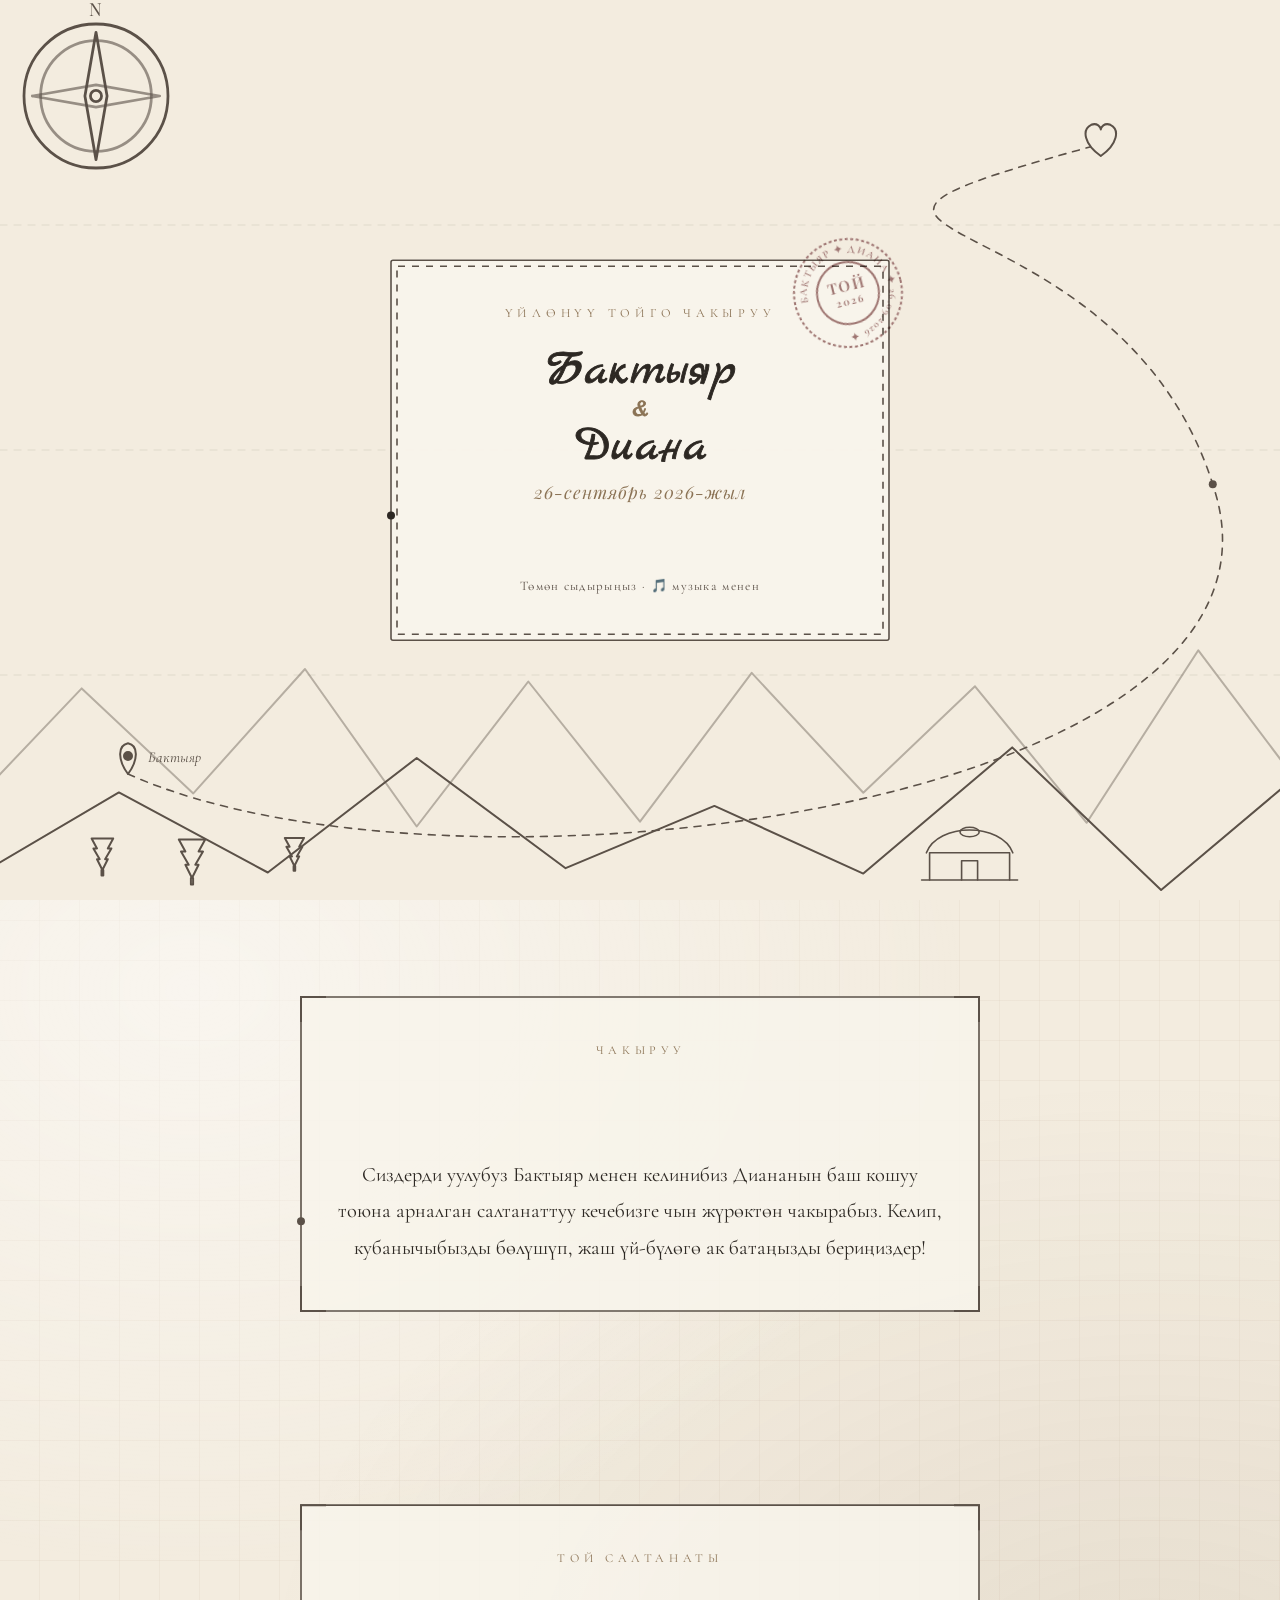
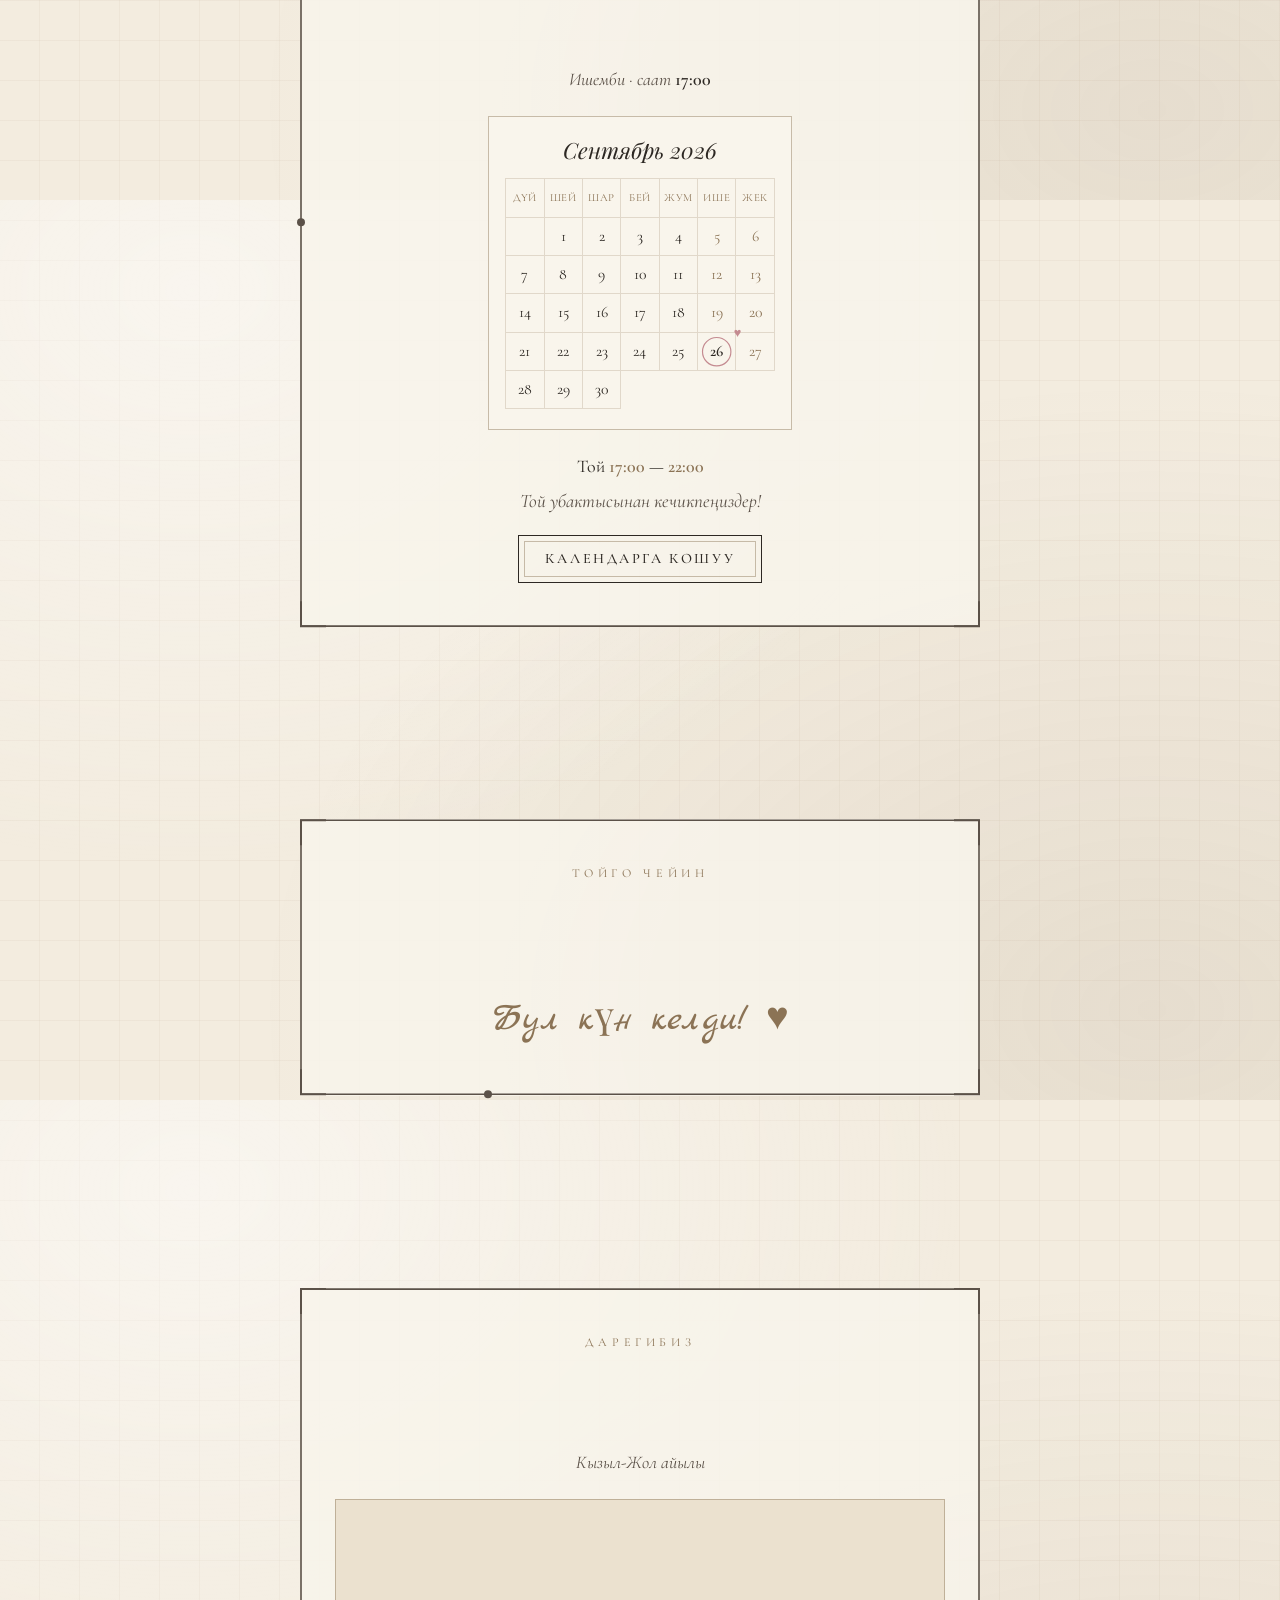
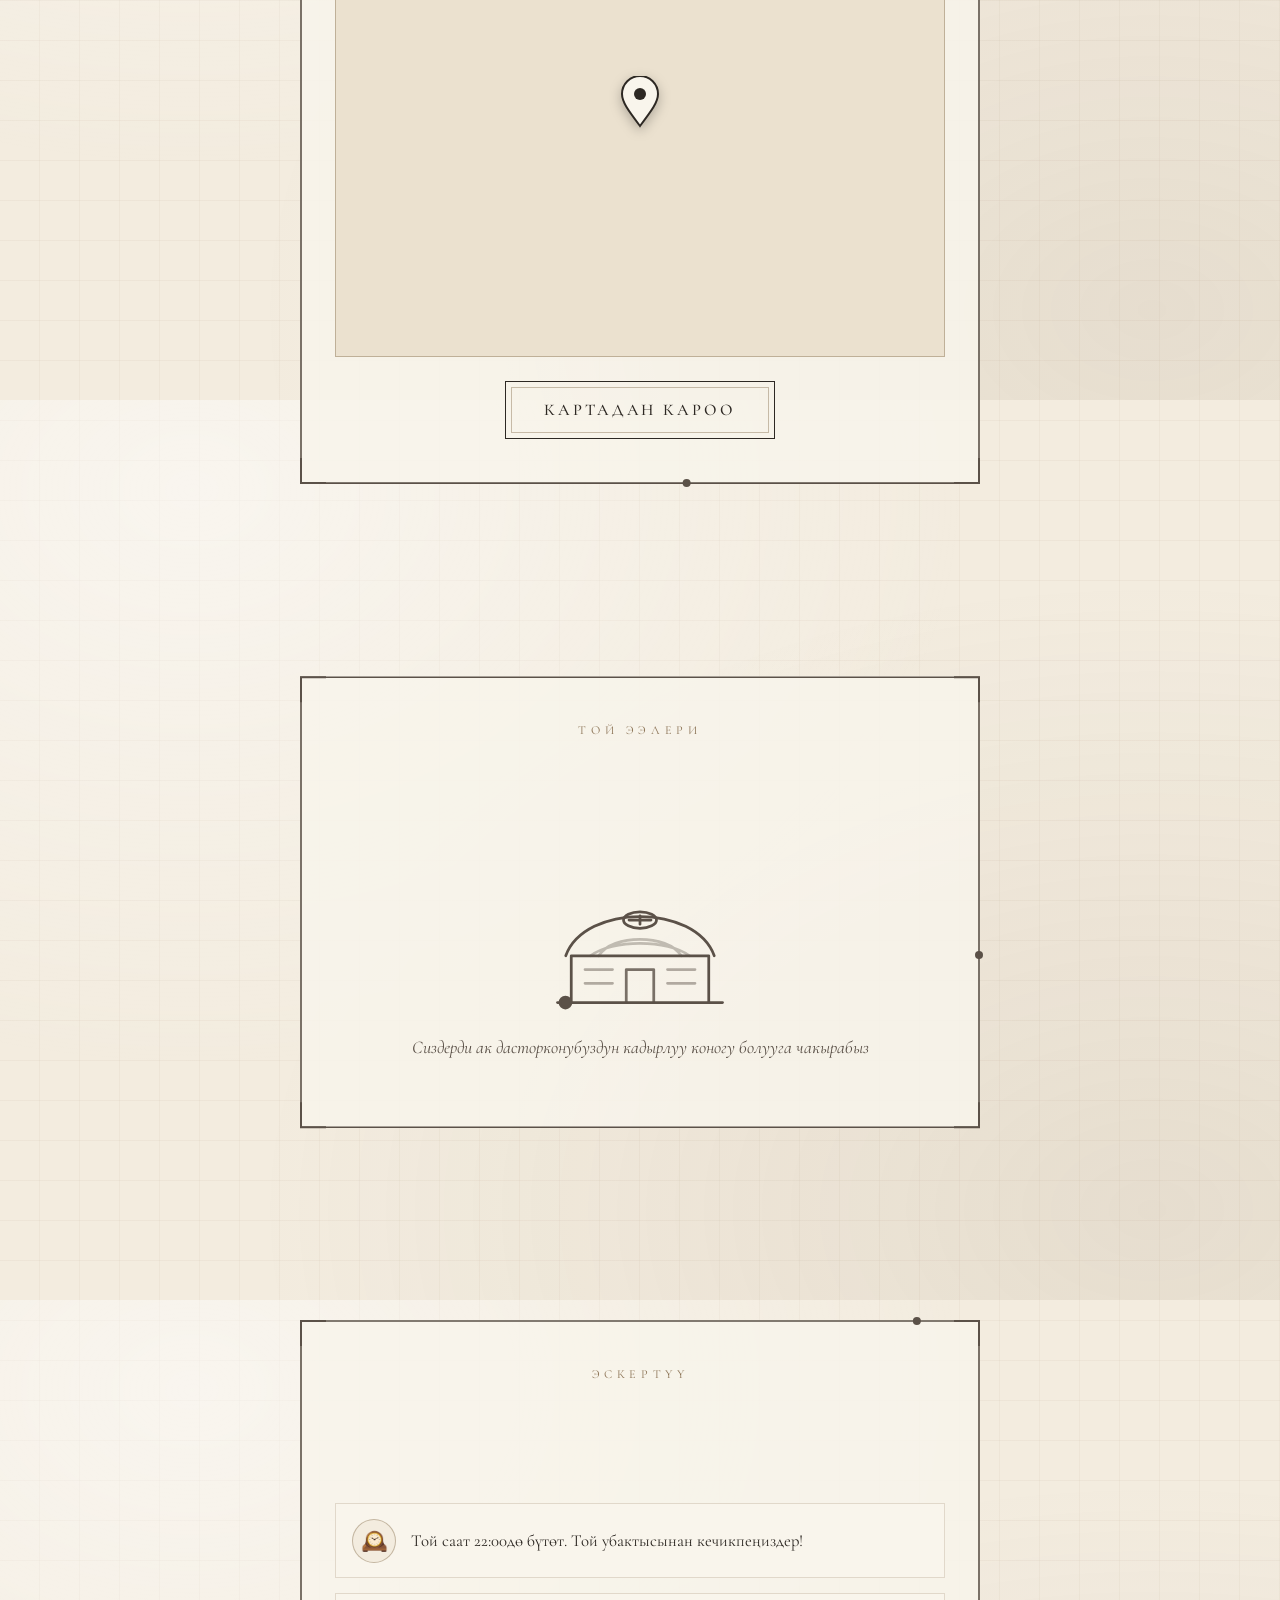
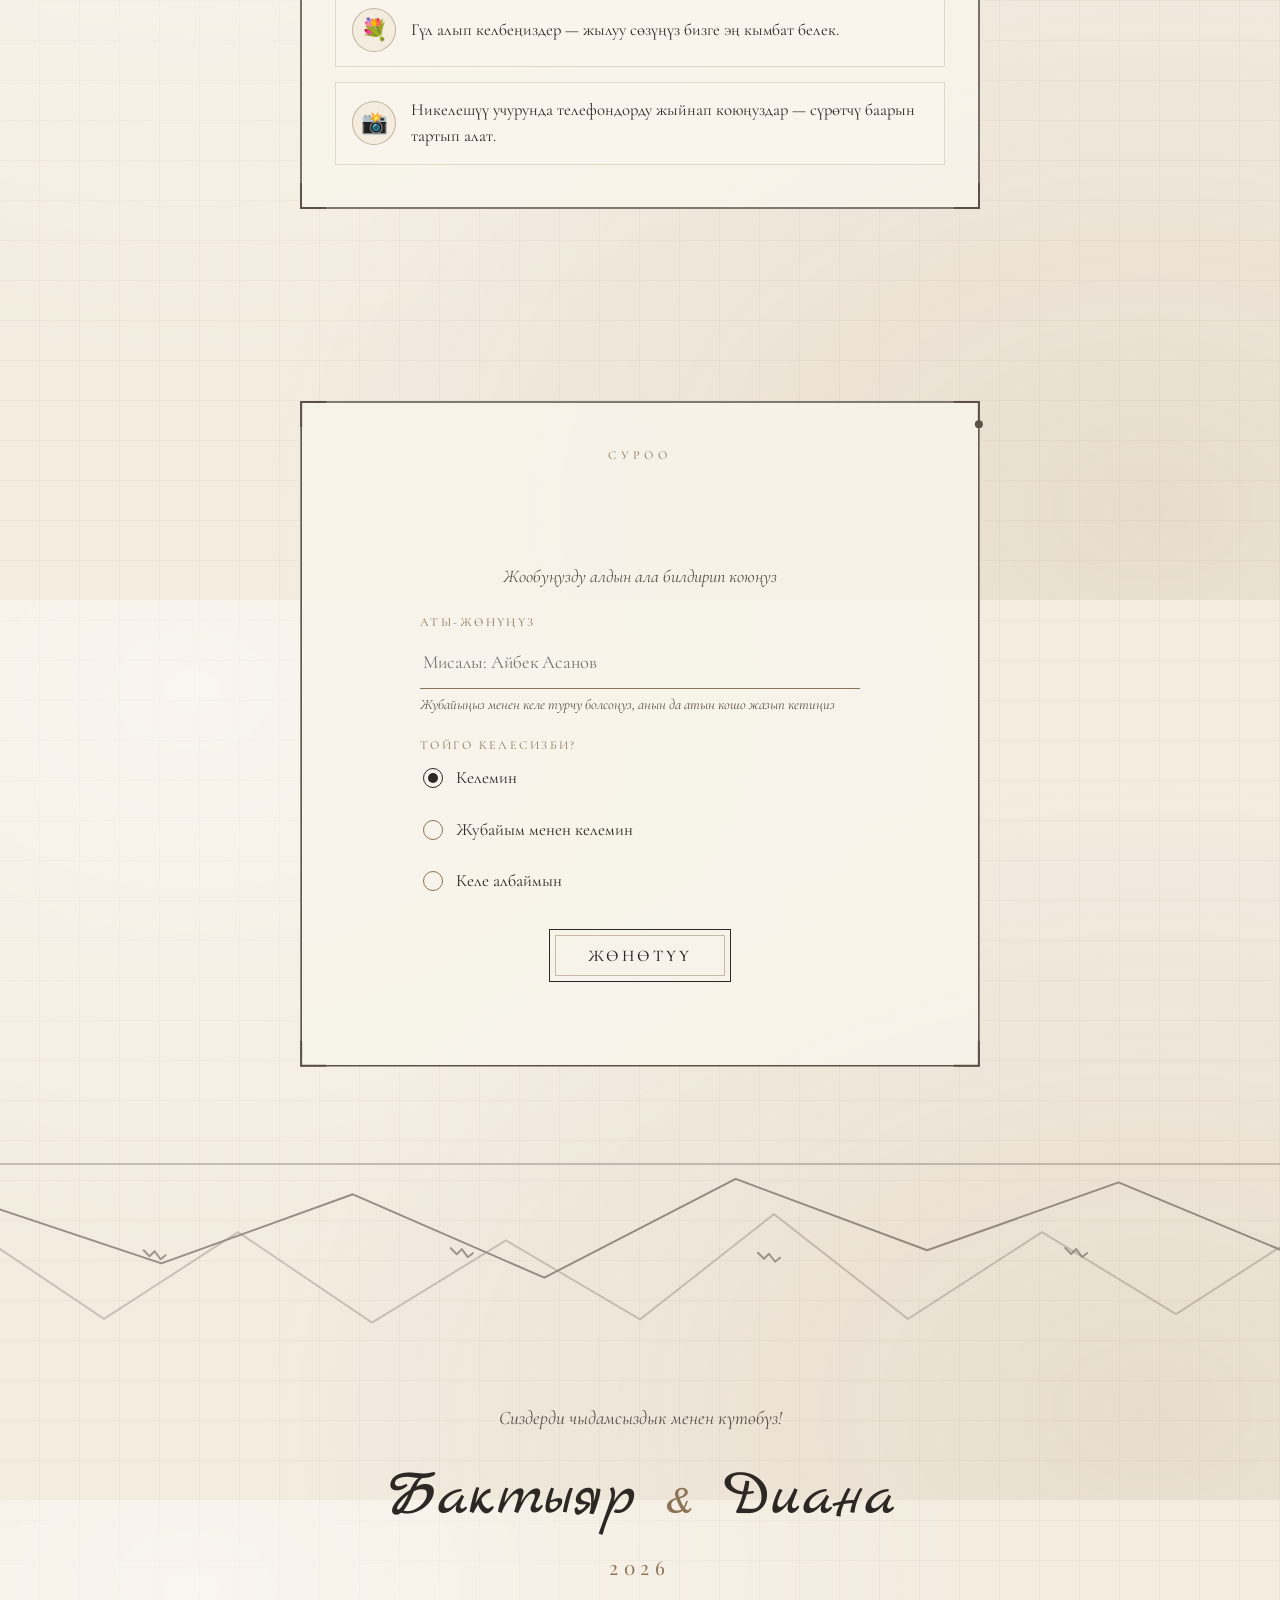
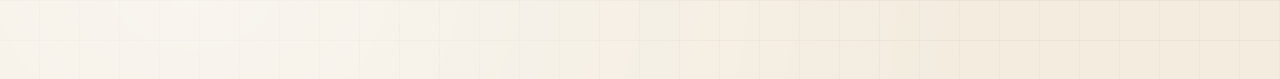
==== v2/index.html @ dc58b4d8 "Venue: Кызыл-Жол, exact 2GIS point and coords on the map; ends at 22:00; RSVP to hosts' WhatsApp via" ====
<!DOCTYPE html>
<html lang="ky">
<head>
  <meta charset="UTF-8">
  <meta name="viewport" content="width=device-width, initial-scale=1.0, viewport-fit=cover">
  <title>Бактыяр &amp; Диана — Үйлөнүү той</title>
  <meta name="description" content="Үйлөнүү тойго чакыруу">
  <meta property="og:title" content="Бактыяр & Диана — Үйлөнүү той">
  <meta property="og:description" content="Сиздерди үйлөнүү тоюбузга чакырабыз">
  <meta property="og:type" content="website">
  <meta property="og:url" content="https://magamed56.github.io/ernis_toy/v2/">
  <meta property="og:image" content="https://magamed56.github.io/ernis_toy/assets/og.png">
  <meta property="og:image:width" content="1200"><meta property="og:image:height" content="630">
  <meta name="twitter:card" content="summary_large_image">
  <link rel="icon" href="data:image/svg+xml,<svg xmlns='http://www.w3.org/2000/svg' viewBox='0 0 100 100'><text y='.9em' font-size='90'>🗺️</text></svg>">
  <link rel="preconnect" href="https://fonts.googleapis.com">
  <link rel="preconnect" href="https://fonts.gstatic.com" crossorigin>
  <link href="https://fonts.googleapis.com/css2?family=Playfair+Display:ital,wght@0,400;0,500;0,600;1,400;1,500&family=Cormorant+Garamond:ital,wght@0,300;0,400;0,500;0,600;1,300;1,400;1,500&family=Marck+Script&display=swap" rel="stylesheet">
  <link rel="stylesheet" href="style.css">
</head>
<body>

  <!-- ===== Карта-мукаба / Обложка-карта ===== -->
  <div id="intro" class="intro">
    <svg id="intro-map" class="intro__map" aria-hidden="true"></svg>
    <div class="cartouche" id="cartouche">
      <svg class="cartouche__frame" aria-hidden="true"><rect id="cartouche-rect" x="1" y="1" rx="2"/><rect id="cartouche-rect2" x="7" y="7" rx="1"/></svg>
      <p class="intro__kicker">Үйлөнүү тойго чакыруу</p>
      <svg class="names-svg" viewBox="0 0 640 210" aria-label="Бактыяр & Диана">
        <text id="tr-groom" class="tr" x="320" y="76">Бактыяр</text>
        <text id="tr-amp" class="tr tr--amp" x="320" y="126">&amp;</text>
        <text id="tr-bride" class="tr tr--2" x="320" y="192">Диана</text>
      </svg>
      <p class="intro__date"><span data-cfg="dateLong">26-сентябрь 2026-жыл</span></p>
      <svg class="postmark" viewBox="0 0 120 120" aria-hidden="true">
        <defs><path id="pm-arc" d="M60 60 m -41 0 a 41 41 0 1 1 82 0 a 41 41 0 1 1 -82 0"/></defs>
        <circle cx="60" cy="60" r="54"/><circle cx="60" cy="60" r="31"/>
        <text class="postmark__ring"><textPath id="pm-text" href="#pm-arc" startOffset="0">БАКТЫЯР ✦ ДИАНА ✦ 26.09.2026 ✦</textPath></text>
        <text class="postmark__center" x="60" y="58">ТОЙ</text>
        <text class="postmark__center postmark__center--small" x="60" y="72" id="pm-year">2026</text>
      </svg>
      <button id="open-btn" class="intro__scroll" type="button" aria-label="Чакырууну ачуу">
        <span class="intro__chev"></span><span class="intro__chev"></span><span class="intro__chev"></span>
      </button>
      <p class="intro__hint">Төмөн сыдырыңыз · 🎵 музыка менен</p>
    </div>
  </div>

  <button id="music-btn" class="music-btn" type="button" aria-label="Музыканы күйгүзүү / өчүрүү" aria-pressed="false">
    <span class="music-btn__bars"><i></i><i></i><i></i><i></i></span>
  </button>
  <audio id="bg-music" loop preload="auto"></audio>

  <div class="progress" aria-hidden="true"></div>
  <main id="page" class="page">
    <svg id="route" class="route" aria-hidden="true"></svg>

    <!-- ===== Башкы экран ===== -->
    <header class="hero sec" id="hero">
      <svg class="compass" id="compass" viewBox="0 0 120 120" aria-hidden="true"></svg>
      <div class="hero__content">
        <p class="hero__guest" id="guest" hidden></p>
        <p class="kicker">Үйлөнүү той</p>
        <h1 class="hero__names" aria-label="Бактыяр & Диана">
          <svg class="names-svg names-svg--hero" viewBox="0 0 640 210" aria-hidden="true">
            <text id="hero-groom" class="tr" x="320" y="76">Бактыяр</text>
            <text class="tr tr--amp" x="320" y="126">&amp;</text>
            <text id="hero-bride" class="tr tr--2" x="320" y="192">Диана</text>
          </svg>
        </h1>
        <svg class="underline" viewBox="0 0 300 14" preserveAspectRatio="none" aria-hidden="true">
          <path class="stroke" d="M2 8 C 60 2, 120 12, 150 7 S 240 2, 298 8"/>
        </svg>
        <p class="hero__date">
          <span data-cfg="dateDay">26</span><span class="sep">·</span><span data-cfg="dateMonth">09</span><span class="sep">·</span><span data-cfg="dateYear">2026</span>
        </p>
        <p class="hero__sub" data-cfg="dateLong">26-сентябрь 2026-жыл</p>
      </div>
      <svg id="hero-mountains" class="mountains" aria-hidden="true"></svg>
    </header>

    <!-- ===== Чакыруу ===== -->
    <section class="sec" id="invite">
      <div class="frame">
        <p class="kicker">Чакыруу</p>
        <h2 class="title" data-cfg="inviteTitle">Урматтуу коноктор!</h2>
        <p class="lead fade" data-cfg="inviteText">
          Сиздерди уулубуз Бактыяр менен келинибиз Диананын баш кошуу тоюна арналган
          салтанаттуу кечебизге чын жүрөктөн чакырабыз. Келип, кубанычыбызды бөлүшүп,
          жаш үй-бүлөгө ак батаңызды бериңиздер!
        </p>
      </div>
    </section>

    <!-- ===== Той салтанаты ===== -->
    <section class="sec" id="date">
      <div class="frame">
        <p class="kicker">Той салтанаты</p>
        <h2 class="title" data-cfg="dateLong">26-сентябрь 2026-жыл</h2>
        <p class="sub fade"><span data-cfg="weekday">Ишемби</span> · саат <strong data-cfg="timeStart">17:00</strong></p>
        <div id="calendar" class="cal fade"></div>
        <p class="note-line fade">Той <strong data-cfg="timeStart">17:00</strong> — <strong data-cfg="timeEnd">22:00</strong></p>
        <p class="hint fade">Той убактысынан кечикпеңиздер!</p>
        <a id="cal-btn" class="btn btn--line btn--small fade" href="#" target="_blank" rel="noopener"><span>Календарга кошуу</span></a>
      </div>
    </section>

    <!-- ===== Тойго чейин ===== -->
    <section class="sec" id="countdown-sec">
      <div class="frame">
        <p class="kicker">Тойго чейин</p>
        <h2 class="title">Калды</h2>
        <div id="countdown" class="cd-row fade" aria-live="polite">
          <div class="cd"><svg viewBox="0 0 100 100"><circle class="ring" cx="50" cy="50" r="46" transform="rotate(-90 50 50)"/></svg><span class="cd__num" data-unit="days">00</span><span class="cd__label">күн</span></div>
          <div class="cd"><svg viewBox="0 0 100 100"><circle class="ring" cx="50" cy="50" r="46" transform="rotate(-90 50 50)"/></svg><span class="cd__num" data-unit="hours">00</span><span class="cd__label">саат</span></div>
          <div class="cd"><svg viewBox="0 0 100 100"><circle class="ring" cx="50" cy="50" r="46" transform="rotate(-90 50 50)"/></svg><span class="cd__num" data-unit="minutes">00</span><span class="cd__label">мүнөт</span></div>
          <div class="cd"><svg viewBox="0 0 100 100"><circle class="ring" cx="50" cy="50" r="46" transform="rotate(-90 50 50)"/></svg><span class="cd__num" data-unit="seconds">00</span><span class="cd__label">секунд</span></div>
        </div>
      </div>
    </section>

    <!-- ===== Дарегибиз ===== -->
    <section class="sec" id="venue">
      <div class="frame">
        <p class="kicker">Дарегибиз</p>
        <h2 class="title" data-cfg="venueName">«Мезгил» багы</h2>
        <p class="sub fade" data-cfg="addressLine">Кызыл-Жол айылы</p>
        <div class="map-wrap fade">
          <iframe id="map" title="Карта" loading="lazy" referrerpolicy="no-referrer-when-downgrade" allowfullscreen></iframe>
          <svg class="map-wrap__pin" viewBox="0 0 40 52" aria-hidden="true"><path d="M20 50 C 8 34, 2 26, 2 18 A 18 18 0 0 1 38 18 C 38 26, 32 34, 20 50 Z"/><circle cx="20" cy="18" r="6"/></svg>
        </div>
        <a id="route-btn" class="btn btn--line fade" href="#" target="_blank" rel="noopener"><span>Картадан кароо</span></a>
      </div>
    </section>

    <!-- ===== Той ээлери ===== -->
    <section class="sec" id="hosts">
      <div class="frame">
        <p class="kicker">Той ээлери</p>
        <h2 class="hosts__names title">
          <span data-cfg="hostFather">Дамирбек</span> <span class="amp">&amp;</span> <span data-cfg="hostMother">Толугай</span>
        </h2>
        <svg id="yurt" class="yurt fade" viewBox="0 0 160 110" aria-hidden="true"></svg>
        <p class="sub fade">Сиздерди ак дасторконубуздун кадырлуу коногу болууга чакырабыз</p>
      </div>
    </section>

    <!-- ===== Эскертүү ===== -->
    <section class="sec" id="notes-sec">
      <div class="frame">
        <p class="kicker">Эскертүү</p>
        <h2 class="title">Маанилүү маалымат</h2>
        <ul id="notes" class="legend fade"></ul>
      </div>
    </section>

    <!-- ===== Суроо (RSVP) ===== -->
    <section class="sec" id="rsvp">
      <div class="frame">
        <p class="kicker">Суроо</p>
        <h2 class="title">Тойго келесизби?</h2>
        <p class="sub fade">Жообуңузду алдын ала билдирип коюңуз</p>
        <form id="rsvp-form" class="form fade" novalidate>
          <label class="field">
            <span>Аты-жөнүңүз</span>
            <input type="text" name="name" required placeholder="Мисалы: Айбек Асанов" autocomplete="name">
            <small>Жубайыңыз менен келе турчу болсоңуз, анын да атын кошо жазып кетиңиз</small>
          </label>
          <fieldset class="field field--radio">
            <legend>Тойго келесизби?</legend>
            <label class="choice"><input type="radio" name="attend" value="yes" checked><i></i><span>Келемин</span></label>
            <label class="choice"><input type="radio" name="attend" value="both"><i></i><span>Жубайым менен келемин</span></label>
            <label class="choice"><input type="radio" name="attend" value="no"><i></i><span>Келе албаймын</span></label>
          </fieldset>
          <button id="rsvp-submit" class="btn" type="submit"><span>Жөнөтүү</span></button>
          <p class="form__note" id="form-note"></p>
        </form>
        <div id="rsvp-success" class="success" hidden>
          <svg viewBox="0 0 60 60" class="success__heart" aria-hidden="true"><path class="stroke" d="M30 52 C 10 38, 4 28, 4 18 A 12 12 0 0 1 30 12 A 12 12 0 0 1 56 18 C 56 28, 50 38, 30 52 Z"/></svg>
          <h3>Рахмат!</h3>
          <p>Жообуңуз кабыл алынды.<br>Сизди тойдо күтөбүз.</p>
        </div>
      </div>
    </section>

    <!-- ===== Аягы ===== -->
    <footer class="footer sec" id="end">
      <svg id="footer-mountains" class="mountains mountains--footer" aria-hidden="true"></svg>
      <div class="footer__inner">
        <p class="footer__text" data-cfg="closingText">Сиздерди чыдамсыздык менен күтөбүз!</p>
        <p class="footer__names"><span data-cfg="groom">Бактыяр</span> <span class="amp">&amp;</span> <span data-cfg="bride">Диана</span></p>
        <p class="footer__date" data-cfg="dateYear">2026</p>
      </div>
    </footer>
  </main>

  <script src="../config.js"></script>
  <script src="script.js"></script>
</body>
</html>
---- v2/style.css ----
/* =====================================================================
   Версия 2 — «Карта»: всё прорисовывается линиями
   ===================================================================== */
:root {
  --parch: #f3ecdf;
  --parch-2: #ebe1cf;
  --paper: #f9f5ec;
  --ink: #2d2823;
  --ink-soft: #5b5148;
  --sepia: #8b7355;
  --sepia-light: #c2ae91;
  --line: rgba(139,115,85,.45);
  --line-soft: rgba(139,115,85,.22);
  --rose: #c48a90;
  --serif: "Cormorant Garamond", "Playfair Display", Georgia, "Times New Roman", serif;
  --display: "Playfair Display", "Cormorant Garamond", Georgia, serif;
  --script: "Marck Script", "Playfair Display", cursive;
  --ease: cubic-bezier(.2,.8,.2,1);
}
* { box-sizing: border-box; }
html { scroll-behavior: smooth; -webkit-text-size-adjust: 100%; }
body {
  margin: 0; font-family: var(--serif); font-size: 19px; line-height: 1.6; color: var(--ink);
  background-color: var(--parch);
  background-image:
    radial-gradient(ellipse at 15% 10%, rgba(255,255,255,.5), transparent 50%),
    radial-gradient(ellipse at 90% 90%, rgba(139,115,85,.12), transparent 55%),
    repeating-linear-gradient(0deg, transparent 0 39px, rgba(139,115,85,.06) 39px 40px),
    repeating-linear-gradient(90deg, transparent 0 39px, rgba(139,115,85,.06) 39px 40px);
  overflow-x: hidden;
}
body.locked { overflow: hidden; height: 100vh; }
h1, h2, h3 { font-weight: 400; margin: 0; }
p, ul { margin: 0; }
a { color: inherit; }
.amp { font-family: var(--script); color: var(--sepia); }
.stroke { fill: none; stroke: currentColor; stroke-width: 2; stroke-linecap: round; stroke-linejoin: round; }

/* ---------- Баскычтар ---------- */
.btn {
  position: relative; display: inline-flex; align-items: center; justify-content: center;
  padding: .95rem 2.4rem; background: transparent; border: 1px solid var(--ink); color: var(--ink);
  font-family: var(--serif); font-size: 1.02rem; font-weight: 500; letter-spacing: .18em; text-transform: uppercase;
  text-decoration: none; cursor: pointer; transition: color .4s, transform .4s var(--ease);
}
.btn span { position: relative; z-index: 1; }
.btn::before { content: ""; position: absolute; inset: 0; background: var(--ink); transform: scaleX(0); transform-origin: left; transition: transform .5s var(--ease); }
.btn:hover { color: var(--paper); transform: translateY(-2px); }
.btn:hover::before { transform: scaleX(1); }
.btn::after { content: ""; position: absolute; inset: 5px; border: 1px solid var(--line); pointer-events: none; }
.btn:disabled { opacity: .6; cursor: wait; }

/* ---------- Мукаба-карта ---------- */
.intro {
  position: fixed; inset: 0; z-index: 100; display: grid; place-items: center; padding: 1.2rem;
  background: var(--parch); overflow: hidden; transform-origin: 50% 0;
  transition: transform 1.2s cubic-bezier(.6,0,.3,1), opacity 1s ease .2s, visibility 1.2s;
}
.intro.is-hidden { transform: perspective(1400px) rotateX(-70deg) translateY(-6vh); opacity: 0; visibility: hidden; pointer-events: none; }
.intro__map { position: absolute; inset: 0; width: 100%; height: 100%; color: var(--ink-soft); }
.cartouche {
  position: relative; width: min(500px, 100%); padding: clamp(1.8rem, 5vw, 2.8rem) clamp(1.2rem, 4vw, 2.4rem);
  background: rgba(249,245,236,.92); text-align: center; color: var(--ink);
  opacity: 0; transform: translateY(16px); animation: cartIn 1s var(--ease) .8s forwards;
}
@keyframes cartIn { 0% { opacity: 0; transform: scale(1.3) rotate(-4deg); } 55% { opacity: 1; transform: scale(.96) rotate(.6deg); } 75% { transform: scale(1.02) rotate(-.2deg); } 100% { opacity: 1; transform: none; } }
.cartouche__frame { position: absolute; inset: 0; width: 100%; height: 100%; pointer-events: none; overflow: visible; }
.cartouche__frame rect { fill: none; stroke: var(--ink-soft); stroke-width: 1.6; }
.intro__kicker { font-size: .78rem; letter-spacing: .38em; text-transform: uppercase; color: var(--sepia); margin-bottom: .6rem; opacity: 0; animation: fadeIn 1s ease 1.4s forwards; }
.names-svg { width: 100%; max-width: 420px; height: auto; display: block; margin: 0 auto; overflow: visible; }
.tr {
  font-family: var(--script); font-size: 74px; text-anchor: middle; fill: transparent; stroke: var(--ink); stroke-width: 1.3;
  stroke-dasharray: 700; stroke-dashoffset: 700; stroke-linecap: round; stroke-linejoin: round;
  animation: trace 2.2s ease-in-out var(--d, 1.4s) forwards, fillIn 1.2s ease calc(var(--d, 1.4s) + 1.5s) forwards;
}
.tr--amp { font-size: 44px; stroke: var(--sepia); --d: 2.4s; }
.tr--amp { animation-name: trace, fillInSepia; }
.tr--2 { --d: 2.7s; }
@keyframes trace { to { stroke-dashoffset: 0; } }
@keyframes fillIn { to { fill: var(--ink); } }
@keyframes fillInSepia { to { fill: var(--sepia); } }
@keyframes fadeIn { to { opacity: 1; } }
.intro__date { font-family: var(--display); font-style: italic; font-size: 1.1rem; letter-spacing: .06em; color: var(--sepia); margin: .4rem 0 1.2rem; opacity: 0; animation: fadeIn 1s ease 4.2s forwards; }
.intro__scroll { background: none; border: 0; cursor: pointer; display: flex; flex-direction: column; align-items: center; margin: .2rem auto 0; padding: .4rem 1.5rem; opacity: 0; animation: fadeIn 1s ease 4.4s forwards; }
.intro__chev { width: 16px; height: 16px; border-right: 1.4px solid var(--sepia); border-bottom: 1.4px solid var(--sepia); transform: rotate(45deg); opacity: 0; animation: chev 2s ease-in-out infinite; margin-top: -6px; }
.intro__chev:nth-child(2) { animation-delay: .2s; } .intro__chev:nth-child(3) { animation-delay: .4s; }
@keyframes chev { 0% { opacity: 0; transform: rotate(45deg) translate(-5px, -5px); } 50% { opacity: 1; } 100% { opacity: 0; transform: rotate(45deg) translate(5px, 5px); } }
.intro__hint { margin-top: .5rem; font-size: .82rem; color: var(--ink-soft); letter-spacing: .1em; opacity: 0; animation: fadeIn 1s ease 4.6s forwards; }
.postmark { position: absolute; top: -26px; right: -18px; width: clamp(88px, 24vw, 120px); color: #8c5b5b; opacity: 0; transform: rotate(-14deg) scale(1.7); animation: stamp .55s cubic-bezier(.3,1.4,.5,1) 3.4s forwards; mix-blend-mode: multiply; pointer-events: none; }
.postmark circle { fill: none; stroke: currentColor; stroke-width: 2; }
.postmark circle:first-of-type { stroke-dasharray: 3 2.5; }
.postmark__ring { font-family: var(--serif); font-size: 10.5px; letter-spacing: .12em; font-weight: 600; fill: currentColor; }
.postmark__center { font-family: var(--display); font-size: 15px; letter-spacing: .1em; fill: currentColor; text-anchor: middle; font-weight: 600; }
.postmark__center--small { font-size: 10px; letter-spacing: .2em; }
@keyframes stamp { 0% { opacity: 0; transform: rotate(-14deg) scale(1.7); } 70% { opacity: .9; transform: rotate(-14deg) scale(.96); } 100% { opacity: .82; transform: rotate(-14deg) scale(1); } }
.intro:not(.is-ready) :is(.cartouche, .intro__kicker, .tr, .intro__date, .intro__scroll, .intro__hint, .postmark) { animation-play-state: paused; }
.btn--small { padding: .7rem 1.6rem; font-size: .9rem; margin-top: 1.2rem; }

/* ---------- Музыка ---------- */
.music-btn {
  position: fixed; right: 1.1rem; bottom: 1.1rem; z-index: 90; width: 54px; height: 54px; border-radius: 50%;
  border: 1px solid var(--sepia); background: rgba(249,245,236,.92); cursor: pointer; display: grid; place-items: center;
  opacity: 0; transform: translateY(20px); transition: opacity .6s, transform .6s;
}
.music-btn::after { content: ""; position: absolute; inset: 4px; border-radius: 50%; border: 1px solid var(--line-soft); }
.music-btn.is-visible { opacity: 1; transform: none; }
.music-btn__bars { display: flex; align-items: flex-end; gap: 3px; height: 18px; }
.music-btn__bars i { width: 2px; height: 6px; background: var(--ink); transition: height .3s; }
.music-btn.is-playing .music-btn__bars i { animation: bars 1s ease-in-out infinite; }
.music-btn.is-playing .music-btn__bars i:nth-child(2) { animation-delay: .15s; }
.music-btn.is-playing .music-btn__bars i:nth-child(3) { animation-delay: .3s; }
.music-btn.is-playing .music-btn__bars i:nth-child(4) { animation-delay: .45s; }
@keyframes bars { 0%,100% { height: 6px; } 50% { height: 18px; } }

/* ---------- Маршрут ---------- */
.page { position: relative; }
.route { position: absolute; inset: 0; width: 100%; height: 100%; pointer-events: none; z-index: 0; color: var(--ink-soft); overflow: visible; }
.route .route__path { fill: none; stroke: currentColor; stroke-width: 2.2; stroke-linecap: round; opacity: .85; }
.route .route__ghost { fill: none; stroke: currentColor; stroke-width: 1; opacity: .18; }
.route .marker { transition: transform .6s var(--ease), opacity .6s; opacity: .5; }
.route .marker circle { fill: var(--parch); stroke: currentColor; stroke-width: 2; }
.route .pen { transition: opacity .4s; }
.route .pen .pen__dot { fill: var(--ink); }
.route .pen .pen__ring { fill: none; stroke: var(--ink); stroke-width: 1.5; animation: penRing 1.6s ease-out infinite; transform-box: fill-box; transform-origin: center; }
@keyframes penRing { 0% { transform: scale(.6); opacity: .9; } 100% { transform: scale(2.2); opacity: 0; } }
.route .marker .dot { fill: currentColor; stroke: none; transform: scale(0); transform-origin: center; transform-box: fill-box; transition: transform .5s cubic-bezier(.2,.9,.3,1.4); }
.route .marker.is-reached { opacity: 1; }
.route .marker.is-reached .dot { transform: scale(1); }

/* ---------- Секциялар ---------- */
.sec { position: relative; z-index: 1; padding: clamp(3.5rem, 9vw, 6rem) 1.25rem; }
.frame {
  position: relative; width: min(680px, 100%); margin: 0 auto; padding: clamp(1.8rem, 5vw, 2.8rem) clamp(1rem, 4vw, 2.2rem);
  text-align: center; background: rgba(249,245,236,.86);
}
.frame__svg { position: absolute; inset: 0; width: 100%; height: 100%; pointer-events: none; overflow: visible; color: var(--ink-soft); }
.frame__svg rect { fill: none; stroke: currentColor; stroke-width: 1.6; }
.frame__svg .corner { fill: none; stroke: currentColor; stroke-width: 2; }
.frame .edge { position: absolute; }
.kicker { position: relative; display: table; margin-left: auto; margin-right: auto; font-size: .76rem; letter-spacing: .38em; text-transform: uppercase; color: var(--sepia); margin-bottom: .9rem; padding-bottom: .5rem; opacity: 0; transition: opacity .8s; }
.kicker::after { content: ""; position: absolute; left: 50%; bottom: 0; width: 0; height: 1px; background: var(--sepia); transform: translateX(-50%); transition: width 1s var(--ease) .2s; }
.is-visible .kicker { opacity: 1; }
.is-visible .kicker::after { width: 100%; }
.title { position: relative; display: inline-block; font-family: var(--display); font-size: clamp(1.8rem, 6vw, 2.5rem); line-height: 1.25; color: var(--ink); margin-bottom: 1rem; padding-bottom: .5rem; text-wrap: balance;
  clip-path: inset(0 100% 0 0); transition: clip-path 1s var(--ease) .3s; }
.is-visible .title { clip-path: inset(0 0 0 0); }
.title__line { position: absolute; left: 0; right: 0; bottom: 0; height: 12px; width: 100%; color: var(--sepia); overflow: visible; }
.fade { opacity: 0; transform: translateY(16px); transition: opacity 1s var(--ease), transform 1s var(--ease); }
.is-visible .fade { opacity: 1; transform: none; }
.is-visible .fade:nth-of-type(2) { transition-delay: .5s; }
.is-visible .fade:nth-of-type(3) { transition-delay: .7s; }
.is-visible .fade:nth-of-type(4) { transition-delay: .9s; }
.is-visible .fade:nth-of-type(5) { transition-delay: 1.1s; }
.sub { color: var(--ink-soft); font-style: italic; margin-bottom: 1.4rem; font-size: 1.12rem; }
.sub strong { color: var(--ink); font-weight: 600; font-style: normal; }
.lead { font-size: clamp(1.1rem, 3.2vw, 1.28rem); line-height: 1.8; }
.note-line { margin-top: 1.4rem; font-size: 1.12rem; }
.note-line strong { color: var(--sepia); font-weight: 600; }
.hint { color: var(--ink-soft); font-style: italic; margin-top: .3rem; }

/* ---------- Hero ---------- */
.hero { min-height: 100svh; display: grid; place-items: center; text-align: center; padding-bottom: 0; overflow: hidden; }
.hero__content { position: relative; z-index: 1; padding-bottom: clamp(6rem, 18vh, 10rem); }
.hero .kicker { opacity: 0; }
.hero.is-visible .kicker { opacity: 1; }
.hero__names { margin: .2rem 0 0; }
.names-svg--hero { max-width: min(560px, 92vw); }
.names-svg--hero .tr { --d: .3s; stroke-width: 1.4; }
.names-svg--hero .tr--amp { --d: 1.3s; }
.names-svg--hero .tr--2 { --d: 1.6s; }
.hero:not(.is-visible) .tr { animation: none; }
.hero__name { opacity: 0; filter: blur(6px); transform: translateY(14px); transition: opacity 1.2s var(--ease), filter 1.2s, transform 1.2s var(--ease); }
.hero__amp { font-size: .5em; color: var(--sepia); opacity: 0; transition: opacity 1s .9s; }
.hero.is-visible .hero__name { opacity: 1; filter: blur(0); transform: none; }
.hero.is-visible .hero__name:nth-child(1) { transition-delay: .3s; }
.hero.is-visible .hero__name:nth-child(3) { transition-delay: 1.1s; }
.hero.is-visible .hero__amp { opacity: 1; }
.underline { width: min(280px, 70vw); height: 14px; display: block; margin: .4rem auto 1.2rem; color: var(--sepia); overflow: visible; }
.hero__date { font-family: var(--display); font-size: clamp(1.4rem, 5vw, 2rem); letter-spacing: .22em; color: var(--ink); opacity: 0; transition: opacity 1s 2s; }
.hero__date .sep { color: var(--sepia); margin: 0 .15em; }
.hero__sub { margin-top: .3rem; color: var(--ink-soft); letter-spacing: .1em; font-style: italic; font-size: 1.1rem; opacity: 0; transition: opacity 1s 2.3s; }
.hero.is-visible .hero__date, .hero.is-visible .hero__sub { opacity: 1; }
.compass { position: absolute; top: clamp(1rem, 4vw, 2.5rem); right: clamp(1rem, 4vw, 2.5rem); width: clamp(72px, 14vw, 120px); color: var(--sepia); animation: wobble 9s ease-in-out infinite; }
@keyframes wobble { 0%,100% { transform: rotate(-4deg); } 50% { transform: rotate(4deg); } }
.mountains { position: absolute; left: 0; right: 0; bottom: 0; width: 100%; height: clamp(110px, 22vw, 220px); color: var(--sepia); }
.mountains--footer { top: 0; bottom: auto; transform: scaleY(-1); opacity: .6; }

.hero__guest { font-family: var(--script); font-size: clamp(1.5rem, 5.5vw, 2.2rem); color: var(--sepia); margin-bottom: .3rem; opacity: 0; transition: opacity 1s .2s; }
.hero.is-visible .hero__guest { opacity: 1; }
/* ---------- Календарь ---------- */
.cal { display: inline-block; padding: 1rem 1rem 1.2rem; background: var(--paper); border: 1px solid var(--line); }
.cal__month { font-family: var(--display); font-style: italic; font-size: 1.4rem; color: var(--ink); margin-bottom: .6rem; }
.cal__grid { display: grid; grid-template-columns: repeat(7, 2.4rem); border-top: 1px solid var(--line-soft); border-left: 1px solid var(--line-soft); }
.cal__grid div { position: relative; height: 2.4rem; display: grid; place-items: center; font-size: .98rem; border-right: 1px solid var(--line-soft); border-bottom: 1px solid var(--line-soft); }
.cal__grid .dow { font-size: .68rem; letter-spacing: .05em; color: var(--sepia); text-transform: uppercase; }
.cal__grid .wknd { color: var(--sepia); }
.cal__grid .day--event { font-weight: 600; color: var(--ink); }
.cal__grid .day--event svg { position: absolute; inset: 2px; width: calc(100% - 4px); height: calc(100% - 4px); color: var(--rose); overflow: visible; }
.cal__grid .day--event .ring2 { fill: none; stroke: currentColor; stroke-width: 1.4; }
.cal__grid .day--event::after { content: "♥"; position: absolute; top: -10px; right: -6px; color: var(--rose); font-size: .8rem; animation: heartbeat 1.6s ease-in-out infinite; }
@keyframes heartbeat { 0%,100% { transform: scale(1); } 30% { transform: scale(1.3); } }

/* ---------- Тойго чейин ---------- */
.cd-row { display: flex; justify-content: center; gap: clamp(.5rem, 2.5vw, 1.4rem); flex-wrap: wrap; margin-top: .6rem; }
.cd { position: relative; width: clamp(72px, 20vw, 118px); aspect-ratio: 1; display: grid; place-content: center; text-align: center; }
.cd svg { position: absolute; inset: 0; width: 100%; height: 100%; color: var(--sepia); overflow: visible; }
.cd .ring { fill: none; stroke: currentColor; stroke-width: 1.2; }
.cd__num { font-family: var(--display); font-size: clamp(1.6rem, 6vw, 2.6rem); line-height: 1; color: var(--ink); font-variant-numeric: tabular-nums; }
.cd { perspective: 400px; }
.cd__num.tick { animation: flip .55s cubic-bezier(.2,.8,.2,1); transform-origin: 50% 60%; }
@keyframes flip { 0% { transform: rotateX(-90deg); opacity: 0; } 60% { transform: rotateX(12deg); opacity: 1; } 100% { transform: none; } }
.cd .ring { transition: stroke-dashoffset .6s cubic-bezier(.2,.8,.2,1); }
.cd .ring--track { fill: none; stroke: currentColor; stroke-width: 1.2; opacity: .18; }
.cd__label { display: block; margin-top: .3rem; font-size: .68rem; letter-spacing: .18em; text-transform: uppercase; color: var(--sepia); }
.cd--done { font-family: var(--script); font-size: 2.4rem; color: var(--sepia); }

/* ---------- Дарегибиз ---------- */
.map-wrap { position: relative; border: 1px solid var(--line); margin: 0 0 1.5rem; aspect-ratio: 4/3; background: var(--parch-2); }
.map-wrap iframe { position: absolute; inset: 0; width: 100%; height: 100%; border: 0; filter: sepia(.35) saturate(.7); }
.map-wrap__pin { position: absolute; left: 50%; top: 50%; width: 40px; transform: translate(-50%, -100%); color: var(--ink); pointer-events: none; filter: drop-shadow(0 4px 6px rgba(0,0,0,.25)); animation: bounce 2.4s ease-in-out infinite; }
.map-wrap__pin path { fill: var(--paper); stroke: currentColor; stroke-width: 2; }
.map-wrap__pin circle { fill: currentColor; }
@keyframes bounce { 0%,100% { transform: translate(-50%, -100%); } 50% { transform: translate(-50%, -112%); } }

/* ---------- Той ээлери ---------- */
.hosts__names { font-family: var(--script); font-size: clamp(2.4rem, 9vw, 3.6rem); line-height: 1.2; }
.hosts__names .amp { font-size: .7em; }
.yurt { width: min(220px, 60vw); height: auto; display: block; margin: .6rem auto 1rem; color: var(--sepia); overflow: visible; }

/* ---------- Эскертүү (легенда карты) ---------- */
.legend { list-style: none; padding: 0; display: grid; gap: .9rem; margin-top: 1.4rem; text-align: left; }
.legend li { display: grid; grid-template-columns: 44px 1fr; gap: .9rem; align-items: center; padding: .9rem 1rem; border: 1px solid var(--line-soft); background: var(--paper); }
.legend li .sym { width: 44px; height: 44px; display: grid; place-items: center; border: 1px solid var(--line); border-radius: 50%; font-size: 1.35rem; background: var(--parch); }
.legend li p { font-size: 1.05rem; line-height: 1.55; }

/* ---------- Суроо ---------- */
.form { display: grid; gap: 1.3rem; max-width: 440px; margin: 0 auto; text-align: left; }
.field { display: grid; gap: .4rem; }
.field > span, .field legend { font-size: .76rem; letter-spacing: .2em; text-transform: uppercase; color: var(--sepia); padding: 0; }
.field small { font-size: .9rem; color: var(--ink-soft); font-style: italic; line-height: 1.4; }
.field input[type="text"] {
  font: inherit; font-size: 1.15rem; color: var(--ink); width: 100%; padding: .6rem .2rem;
  border: 0; border-bottom: 1px solid var(--sepia); background: transparent; transition: border-color .3s, box-shadow .3s;
}
.field input[type="text"]:focus { outline: none; border-bottom-color: var(--ink); box-shadow: 0 1px 0 var(--ink); }
.field.is-error input { border-bottom-color: #b5555f; box-shadow: 0 1px 0 #b5555f; }
.field--radio { border: 0; padding: 0; margin: 0; }
.choice { display: flex; align-items: center; gap: .8rem; padding: .55rem .2rem; cursor: pointer; font-size: 1.08rem; }
.choice input { position: absolute; opacity: 0; width: 0; height: 0; }
.choice i { width: 20px; height: 20px; border: 1px solid var(--sepia); border-radius: 50%; display: grid; place-items: center; transition: border-color .3s; flex: none; }
.choice i::after { content: ""; width: 10px; height: 10px; border-radius: 50%; background: var(--ink); transform: scale(0); transition: transform .3s cubic-bezier(.2,.9,.3,1.4); }
.choice input:checked + i { border-color: var(--ink); }
.choice input:checked + i::after { transform: scale(1); }
.choice input:focus-visible + i { box-shadow: 0 0 0 3px rgba(139,115,85,.3); }
.form .btn { justify-self: center; margin-top: .3rem; }
.form__note { text-align: center; font-size: .95rem; color: var(--ink-soft); font-style: italic; min-height: 1.3em; }
.success { padding: 1.6rem 1rem; opacity: 0; transition: opacity .8s; }
.success.is-shown { opacity: 1; }
.success__heart { width: 56px; color: var(--rose); overflow: visible; }
.success h3 { font-family: var(--script); font-size: 2.6rem; color: var(--ink); margin: .3rem 0; }
.success p { font-size: 1.12rem; line-height: 1.7; }

/* ---------- Аягы ---------- */
.footer { text-align: center; padding-top: clamp(9rem, 26vw, 15rem); padding-bottom: 6rem; overflow: hidden; }
.footer__inner { position: relative; z-index: 1; }
.footer__text { font-size: 1.2rem; font-style: italic; color: var(--ink-soft); }
.footer__names { font-family: var(--script); font-size: clamp(2.6rem, 9vw, 4rem); margin: .8rem 0 .2rem; color: var(--ink); }
.footer__names .amp { font-size: .75em; }
.footer__date { font-family: var(--display); letter-spacing: .3em; color: var(--sepia); }

@media (prefers-reduced-motion: reduce) {
  *, *::before, *::after { animation-duration: .001s !important; animation-delay: 0s !important; animation-iteration-count: 1 !important; transition-duration: .001s !important; transition-delay: 0s !important; }
  .fade, .title, .kicker, .hero__name, .hero__amp, .hero__date, .hero__sub, .cartouche, .intro__kicker, .intro__date, .intro .btn, .intro__hint { opacity: 1; transform: none; clip-path: none; filter: none; }
  .tr { stroke-dashoffset: 0; fill: var(--ink); }
}

/* ===== Кошумча анимациялар ===== */
.hero__content { translate: 0 calc(var(--sy, 0) * .22px); opacity: calc(1 - var(--sy, 0) / 700); }
.mountains:not(.mountains--footer) { translate: 0 calc(var(--sy, 0) * .35px); }
.compass { rotate: calc(var(--sy, 0) * .12deg); }
.legend li { transition: transform .5s var(--ease), box-shadow .5s; }
.legend li:hover { transform: translateY(-3px); box-shadow: 0 10px 24px rgba(45,40,35,.08); }
.cd { transition: transform .5s var(--ease); }
.cd:hover { transform: translateY(-3px); }
.btn .ripple { position: absolute; border-radius: 50%; background: rgba(45,40,35,.18); transform: scale(0); animation: rippleOut .7s ease-out forwards; pointer-events: none; z-index: 0; }
@keyframes rippleOut { to { transform: scale(4); opacity: 0; } }

.route .marker.is-reached circle:first-child { animation: markerPop .6s cubic-bezier(.2,.9,.3,1.4); }
@keyframes markerPop { 0% { transform: scale(.6); } 60% { transform: scale(1.2); } 100% { transform: scale(1); } }
.route .marker circle { transform-box: fill-box; transform-origin: center; }

/* Заметнее: рисунки темнее */
.compass, .mountains, .yurt, .underline { color: var(--ink-soft); }
.mountains .snow { opacity: .9; }

/* ===== Ещё анимации ===== */
.word { display: inline-block; opacity: 0; transform: translateY(.4em); transition: opacity .6s var(--ease), transform .6s var(--ease); transition-delay: calc(var(--w, 0) * 40ms + .4s); }
.is-visible .word { opacity: 1; transform: none; }
.progress { position: fixed; top: 0; left: 0; height: 2px; width: 100%; transform: scaleX(var(--sp, 0)); transform-origin: left; background: var(--ink-soft); z-index: 95; pointer-events: none; }
.music-btn.is-playing::before { content: ""; position: absolute; inset: -5px; border-radius: 50%; border: 1px solid var(--sepia); animation: inkPulse2 2.2s ease-out infinite; }
@keyframes inkPulse2 { 0% { transform: scale(.9); opacity: .9; } 100% { transform: scale(1.35); opacity: 0; } }
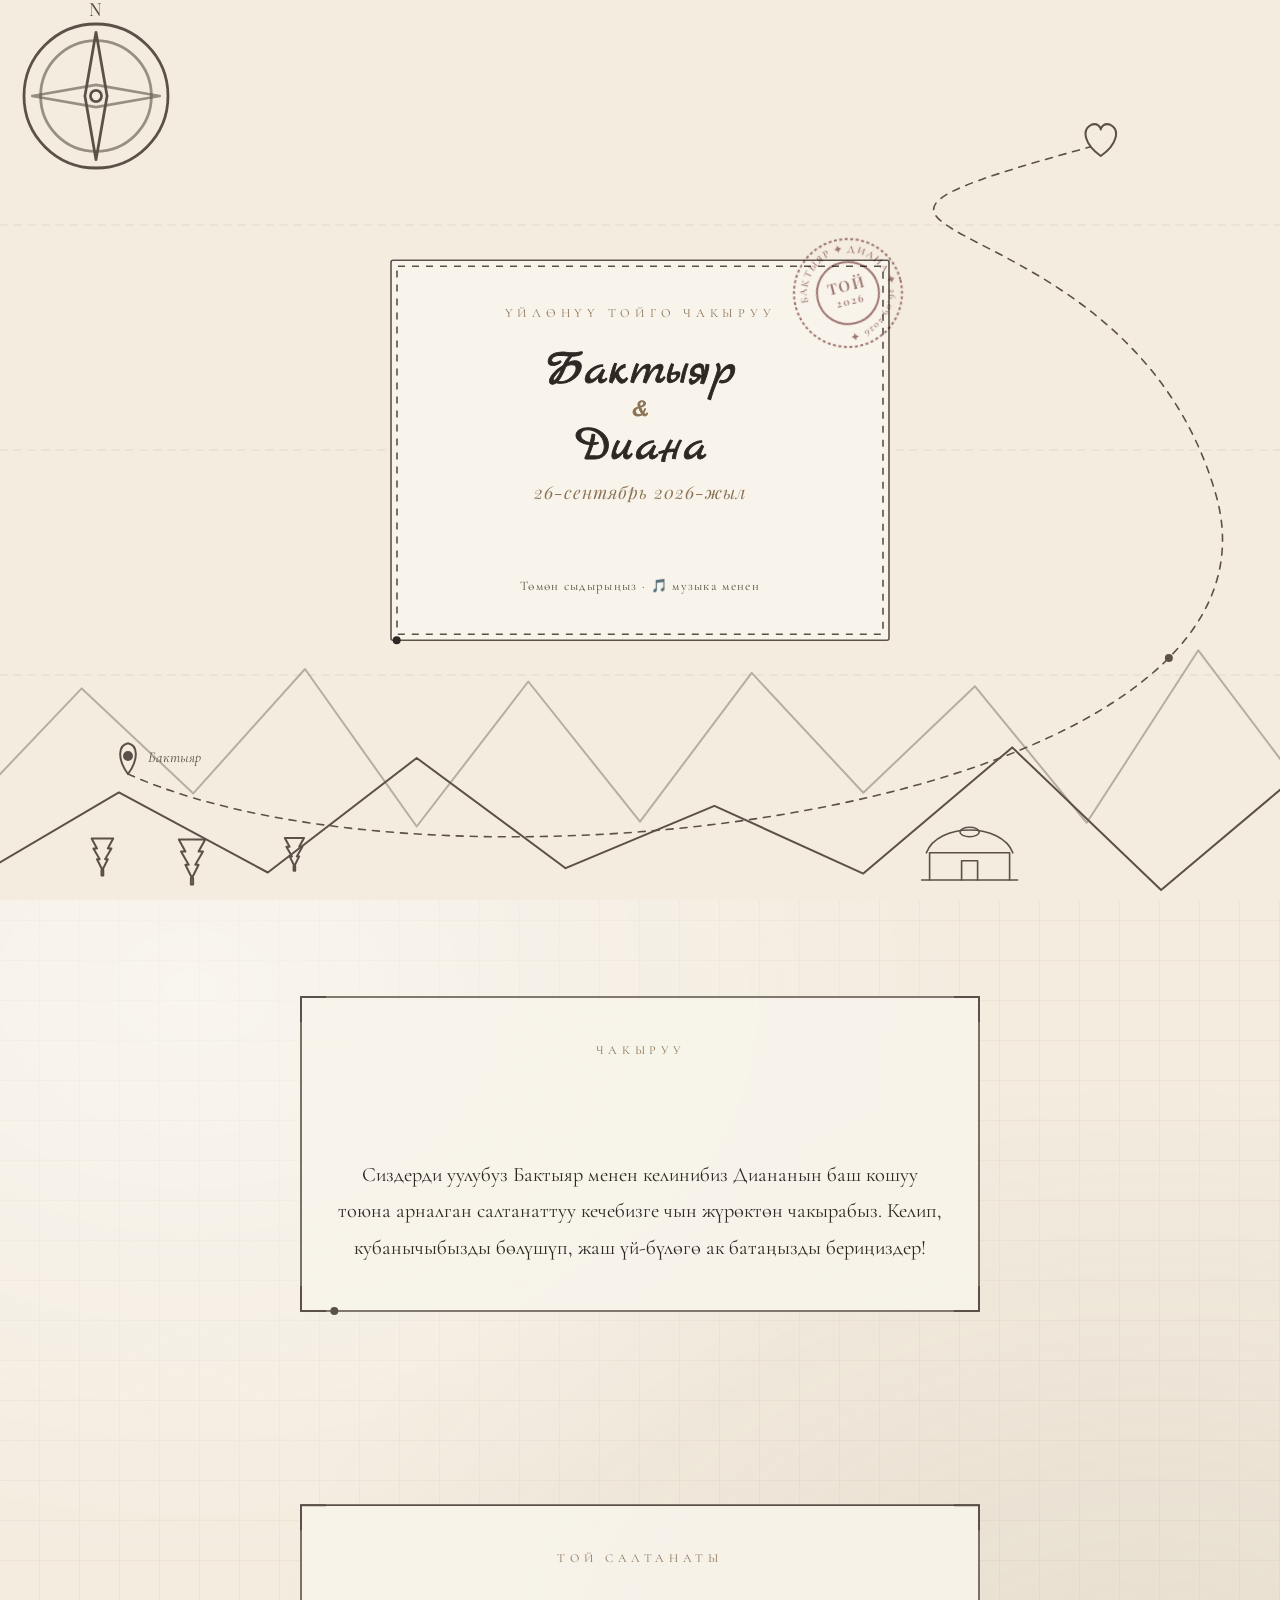
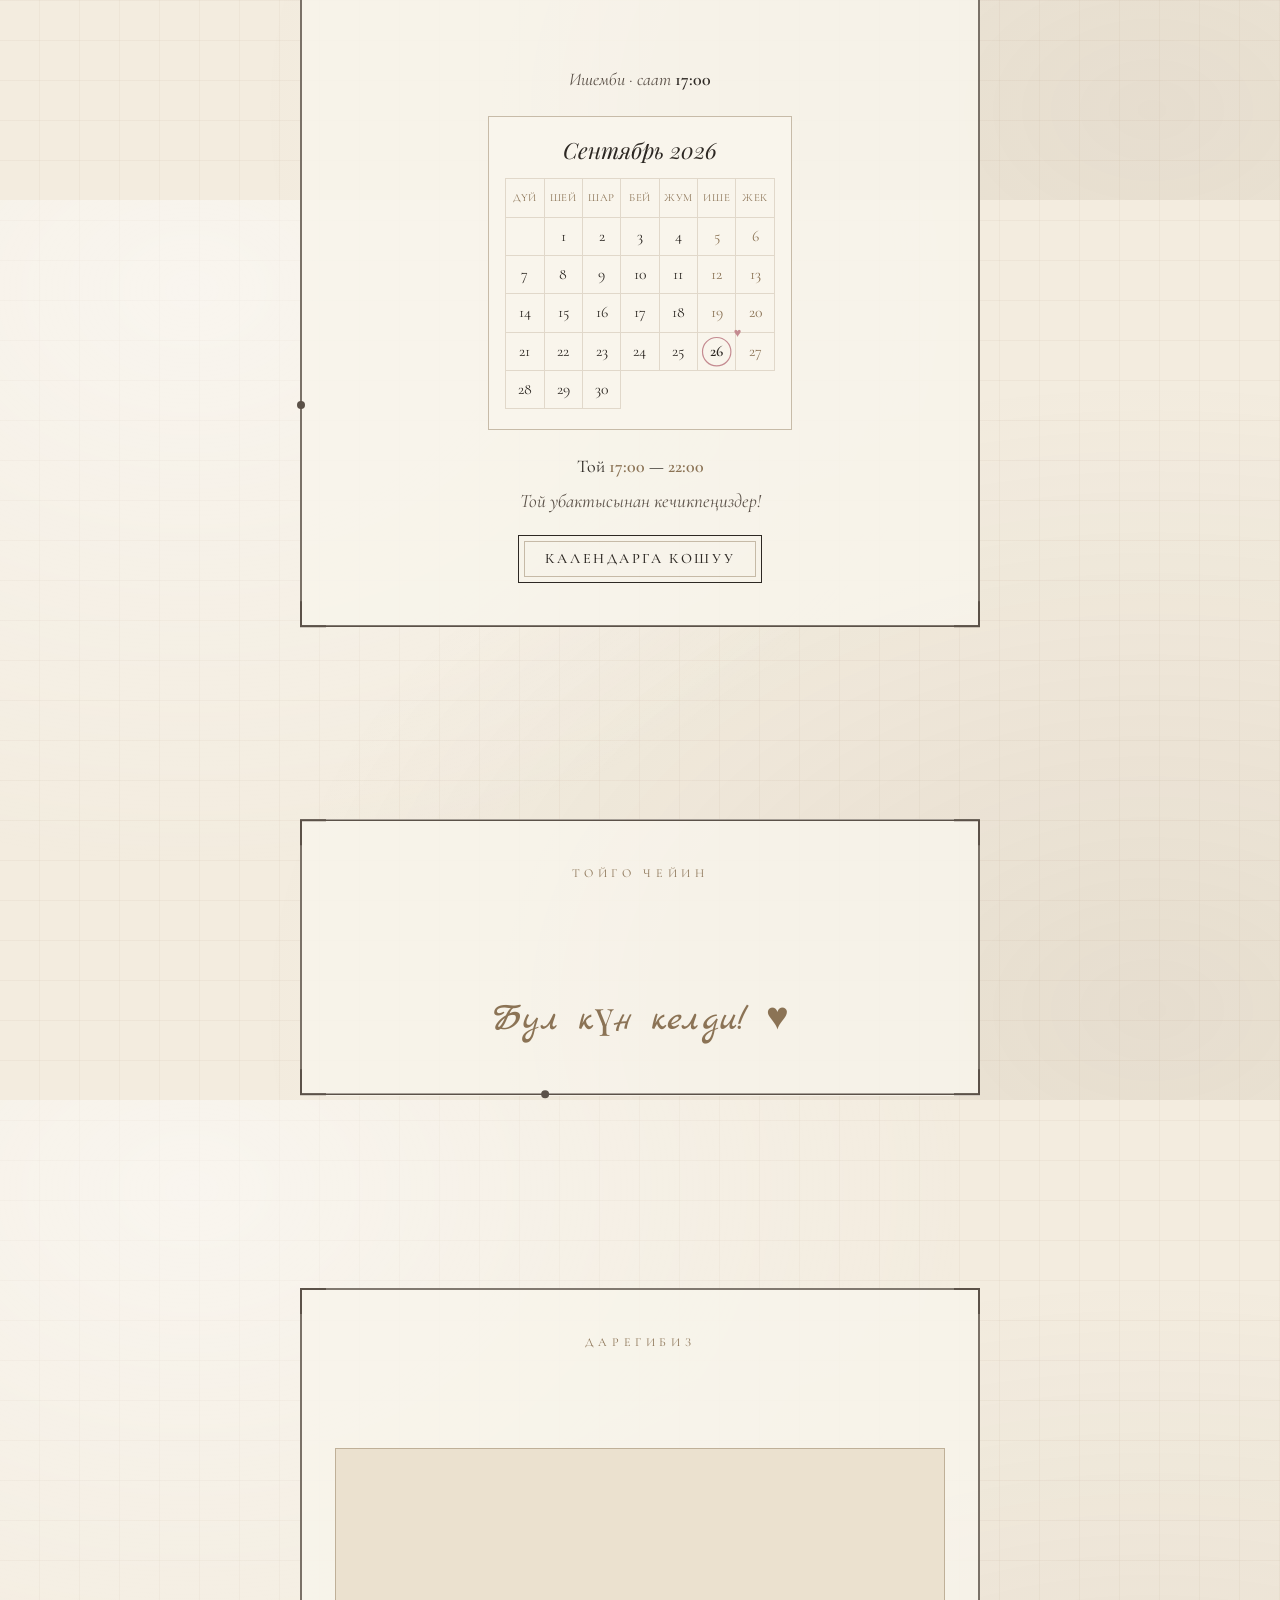
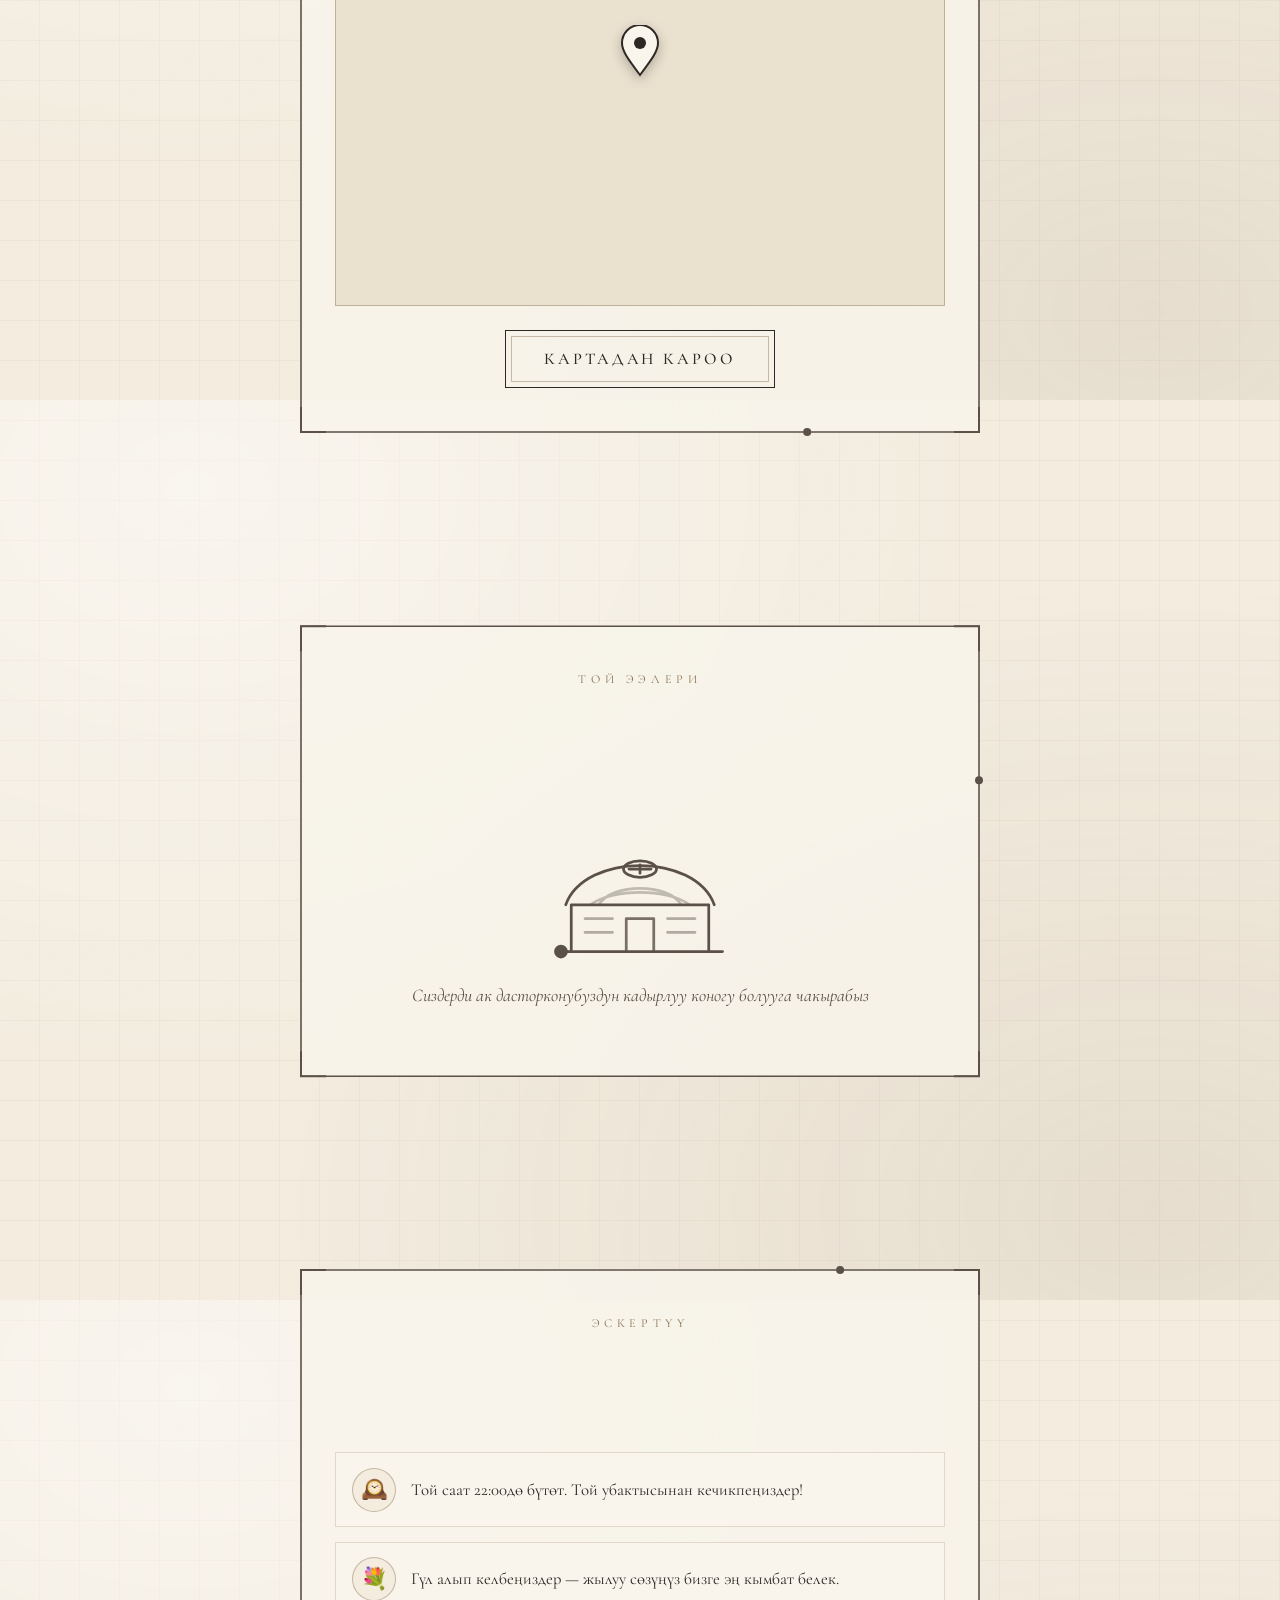
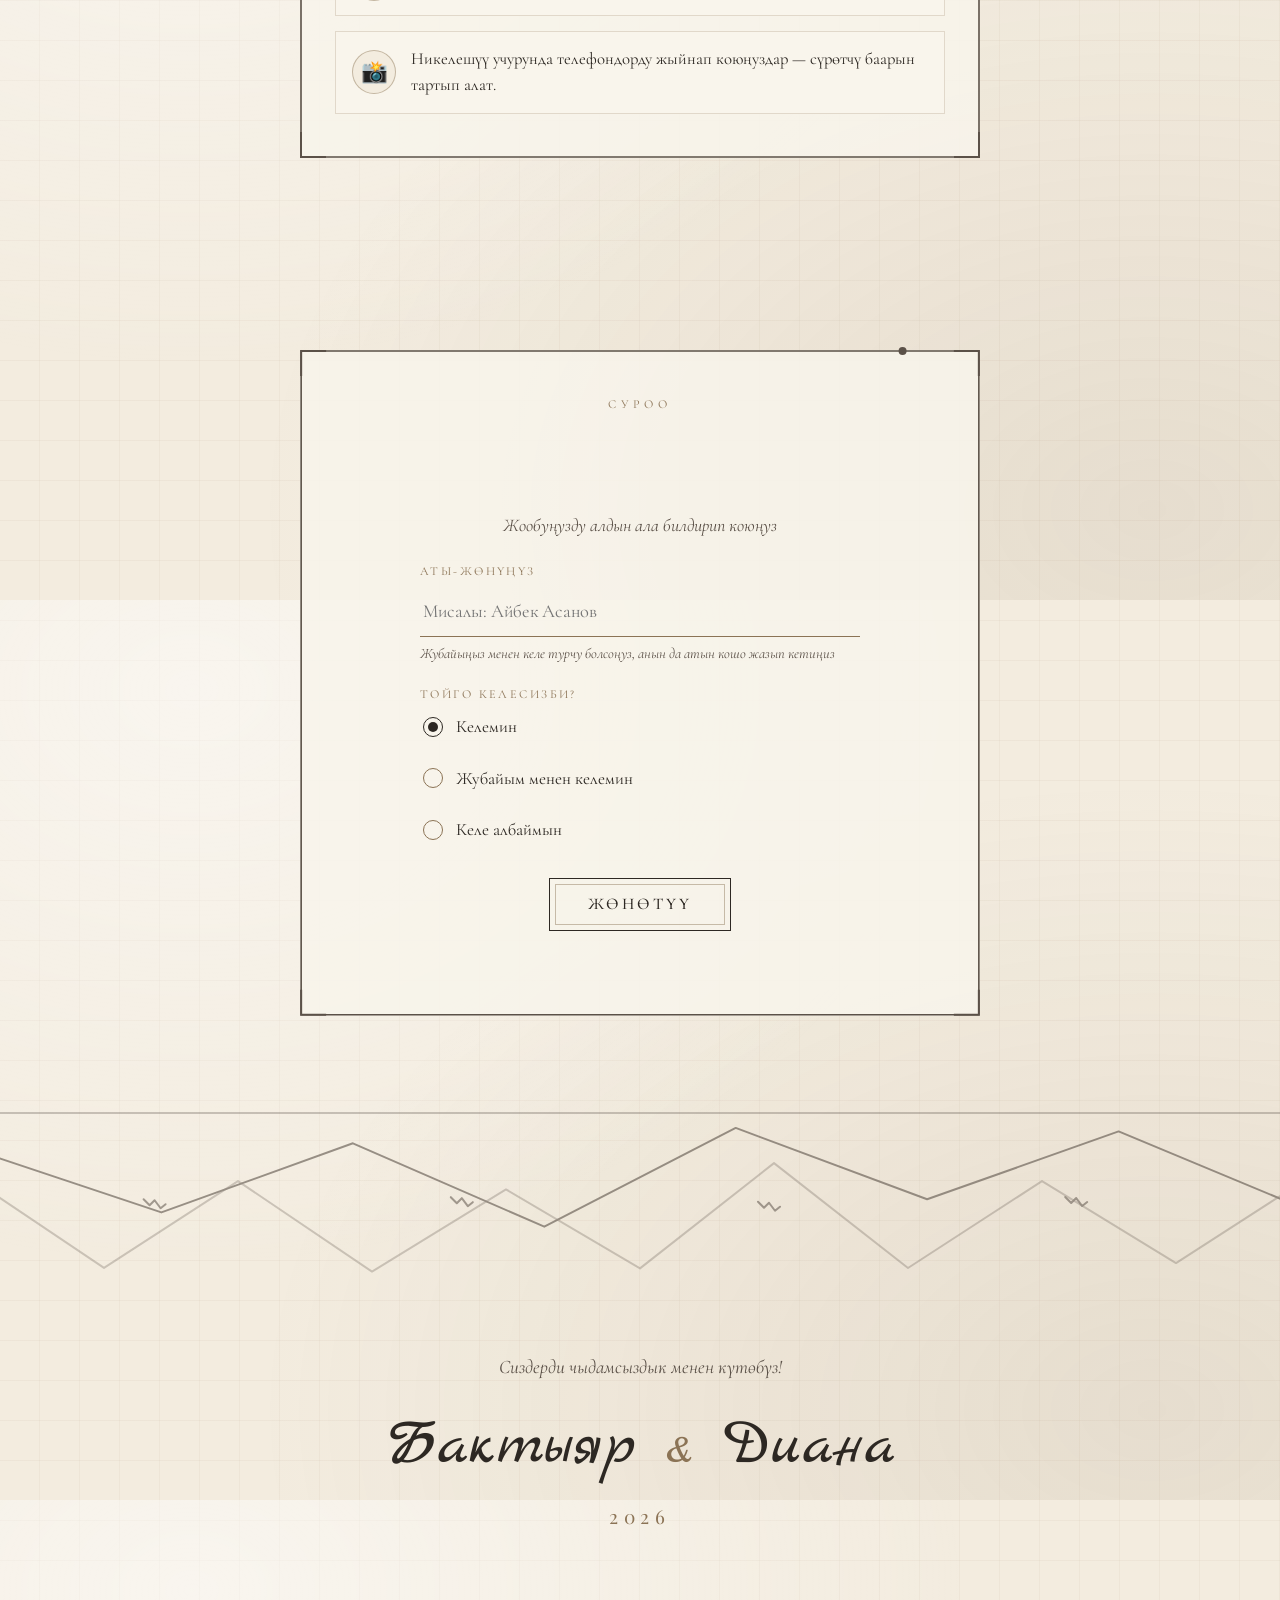
==== commit 5a9d8bb9: "Venue line: just «Мезгил» багы, no village Co-Authored-By: Claude Fable 5.1 <noreply@anthropic.com> " ====
--- a/v2/index.html
+++ b/v2/index.html
@@ -124,7 +124,7 @@
       <div class="frame">
         <p class="kicker">Дарегибиз</p>
         <h2 class="title" data-cfg="venueName">«Мезгил» багы</h2>
-        <p class="sub fade" data-cfg="addressLine">Кызыл-Жол айылы</p>
+        <p class="sub fade" data-cfg="addressLine" hidden></p>
         <div class="map-wrap fade">
           <iframe id="map" title="Карта" loading="lazy" referrerpolicy="no-referrer-when-downgrade" allowfullscreen></iframe>
           <svg class="map-wrap__pin" viewBox="0 0 40 52" aria-hidden="true"><path d="M20 50 C 8 34, 2 26, 2 18 A 18 18 0 0 1 38 18 C 38 26, 32 34, 20 50 Z"/><circle cx="20" cy="18" r="6"/></svg>
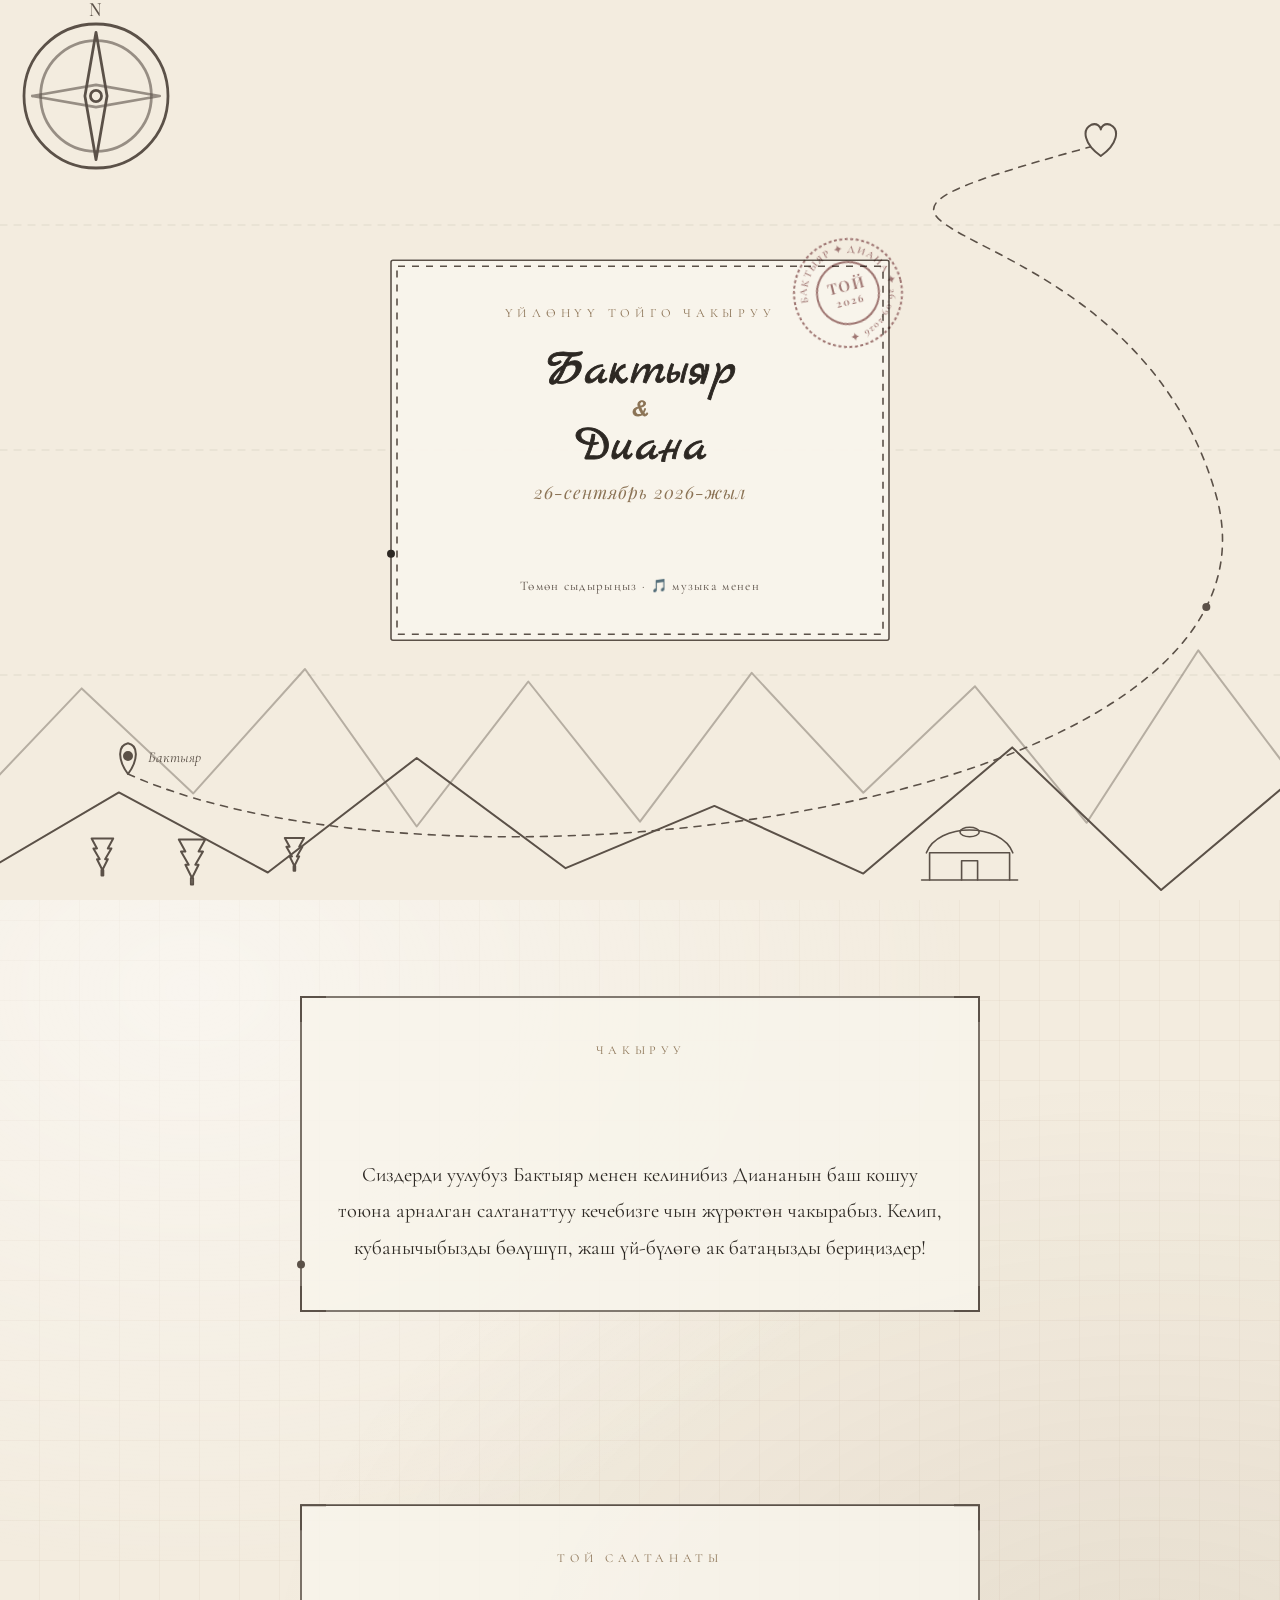
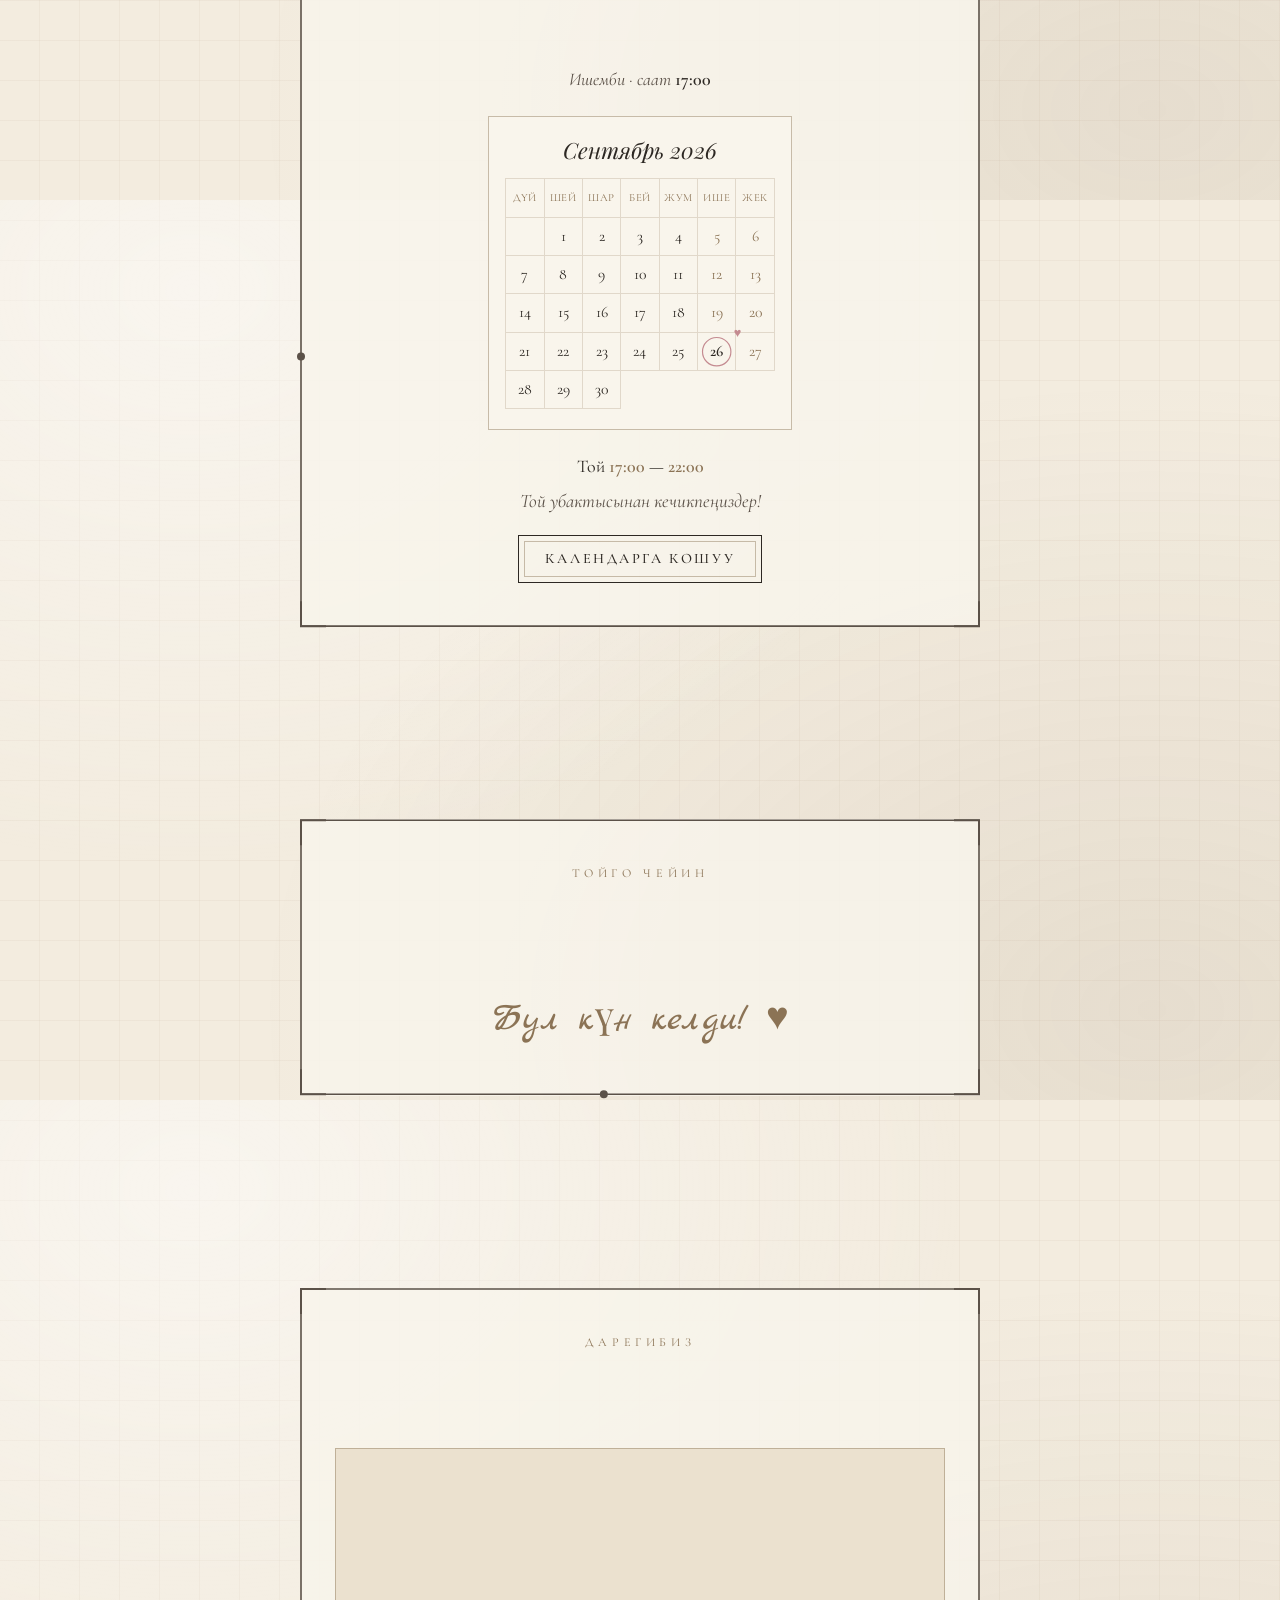
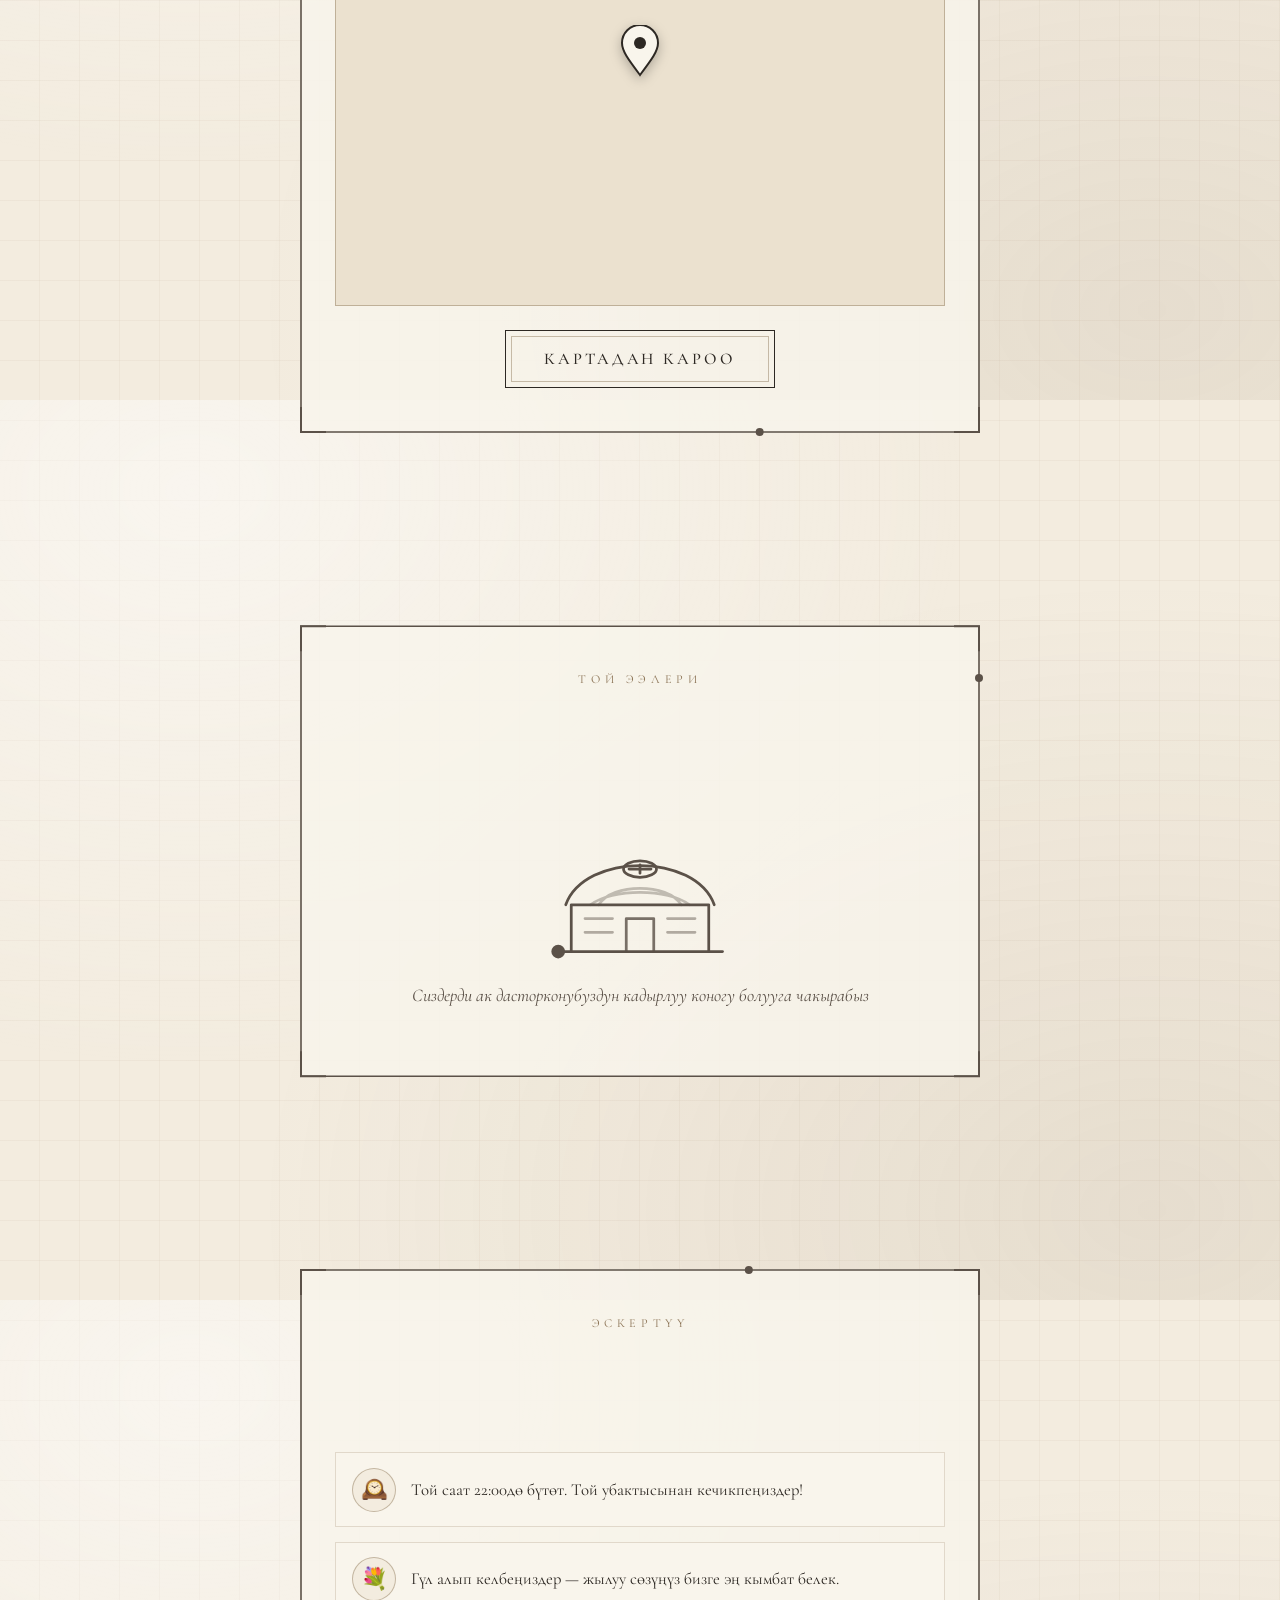
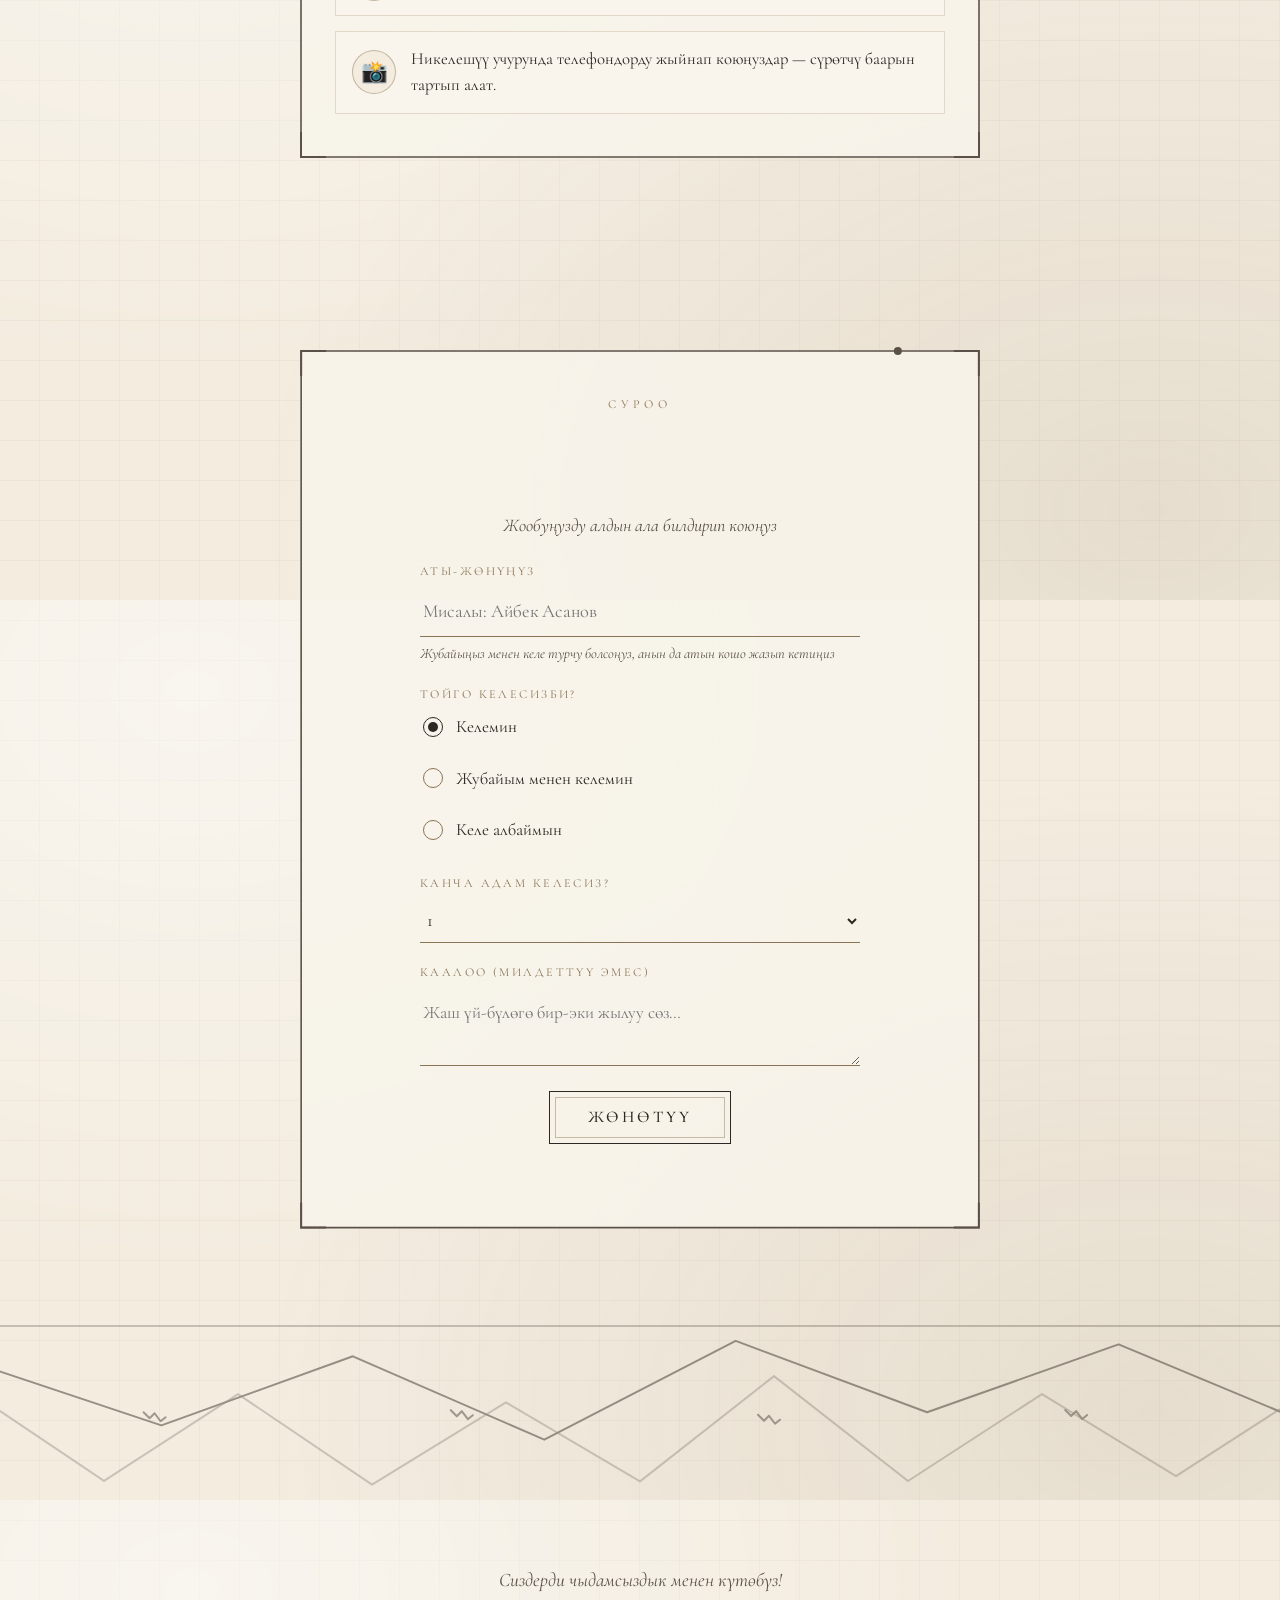
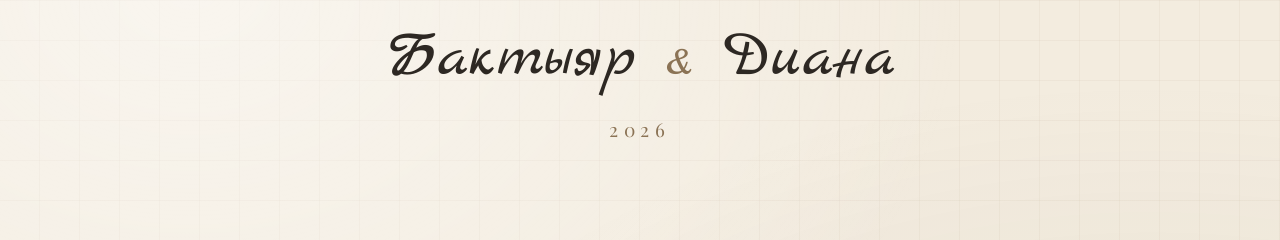
==== commit 9282f8bc: "RSVP: guest count, wish field, remembered answer, personalised thanks, #келем/#келбейм tags in the c" ====
--- a/v2/index.html
+++ b/v2/index.html
@@ -172,13 +172,23 @@
             <label class="choice"><input type="radio" name="attend" value="both"><i></i><span>Жубайым менен келемин</span></label>
             <label class="choice"><input type="radio" name="attend" value="no"><i></i><span>Келе албаймын</span></label>
           </fieldset>
+          <label class="field" id="guests-field">
+            <span>Канча адам келесиз?</span>
+            <select name="guests"><option>1</option><option>2</option><option>3</option><option>4</option><option>5</option><option>6</option></select>
+          </label>
+          <label class="field">
+            <span>Каалоо (милдеттүү эмес)</span>
+            <textarea name="wish" rows="2" placeholder="Жаш үй-бүлөгө бир-эки жылуу сөз…" maxlength="300"></textarea>
+          </label>
           <button id="rsvp-submit" class="btn" type="submit"><span>Жөнөтүү</span></button>
           <p class="form__note" id="form-note"></p>
         </form>
         <div id="rsvp-success" class="success" hidden>
           <svg viewBox="0 0 60 60" class="success__heart" aria-hidden="true"><path class="stroke" d="M30 52 C 10 38, 4 28, 4 18 A 12 12 0 0 1 30 12 A 12 12 0 0 1 56 18 C 56 28, 50 38, 30 52 Z"/></svg>
-          <h3>Рахмат!</h3>
-          <p>Жообуңуз кабыл алынды.<br>Сизди тойдо күтөбүз.</p>
+          <h3 id="thanks-title">Рахмат!</h3>
+          <p id="thanks-text">Жообуңуз кабыл алынды.<br>Сизди тойдо күтөбүз.</p>
+          <p class="success__answer" id="answer-echo"></p>
+          <button type="button" class="btn btn--line btn--small" id="change-btn"><span>Жоопту өзгөртүү</span></button>
         </div>
       </div>
     </section>
--- a/v2/style.css
+++ b/v2/style.css
@@ -243,6 +243,11 @@
   border: 0; border-bottom: 1px solid var(--sepia); background: transparent; transition: border-color .3s, box-shadow .3s;
 }
 .field input[type="text"]:focus { outline: none; border-bottom-color: var(--ink); box-shadow: 0 1px 0 var(--ink); }
+.field select, .field textarea { font: inherit; font-size: 1.1rem; color: var(--ink); width: 100%; padding: .6rem .2rem; border: 0; border-bottom: 1px solid var(--sepia); background: transparent; }
+.field textarea { resize: vertical; min-height: 3.6rem; }
+.field select:focus, .field textarea:focus { outline: none; border-bottom-color: var(--ink); box-shadow: 0 1px 0 var(--ink); }
+.field[hidden] { display: none; }
+.success__answer { margin: .4rem 0 1rem; font-style: italic; color: var(--ink-soft); }
 .field.is-error input { border-bottom-color: #b5555f; box-shadow: 0 1px 0 #b5555f; }
 .field--radio { border: 0; padding: 0; margin: 0; }
 .choice { display: flex; align-items: center; gap: .8rem; padding: .55rem .2rem; cursor: pointer; font-size: 1.08rem; }
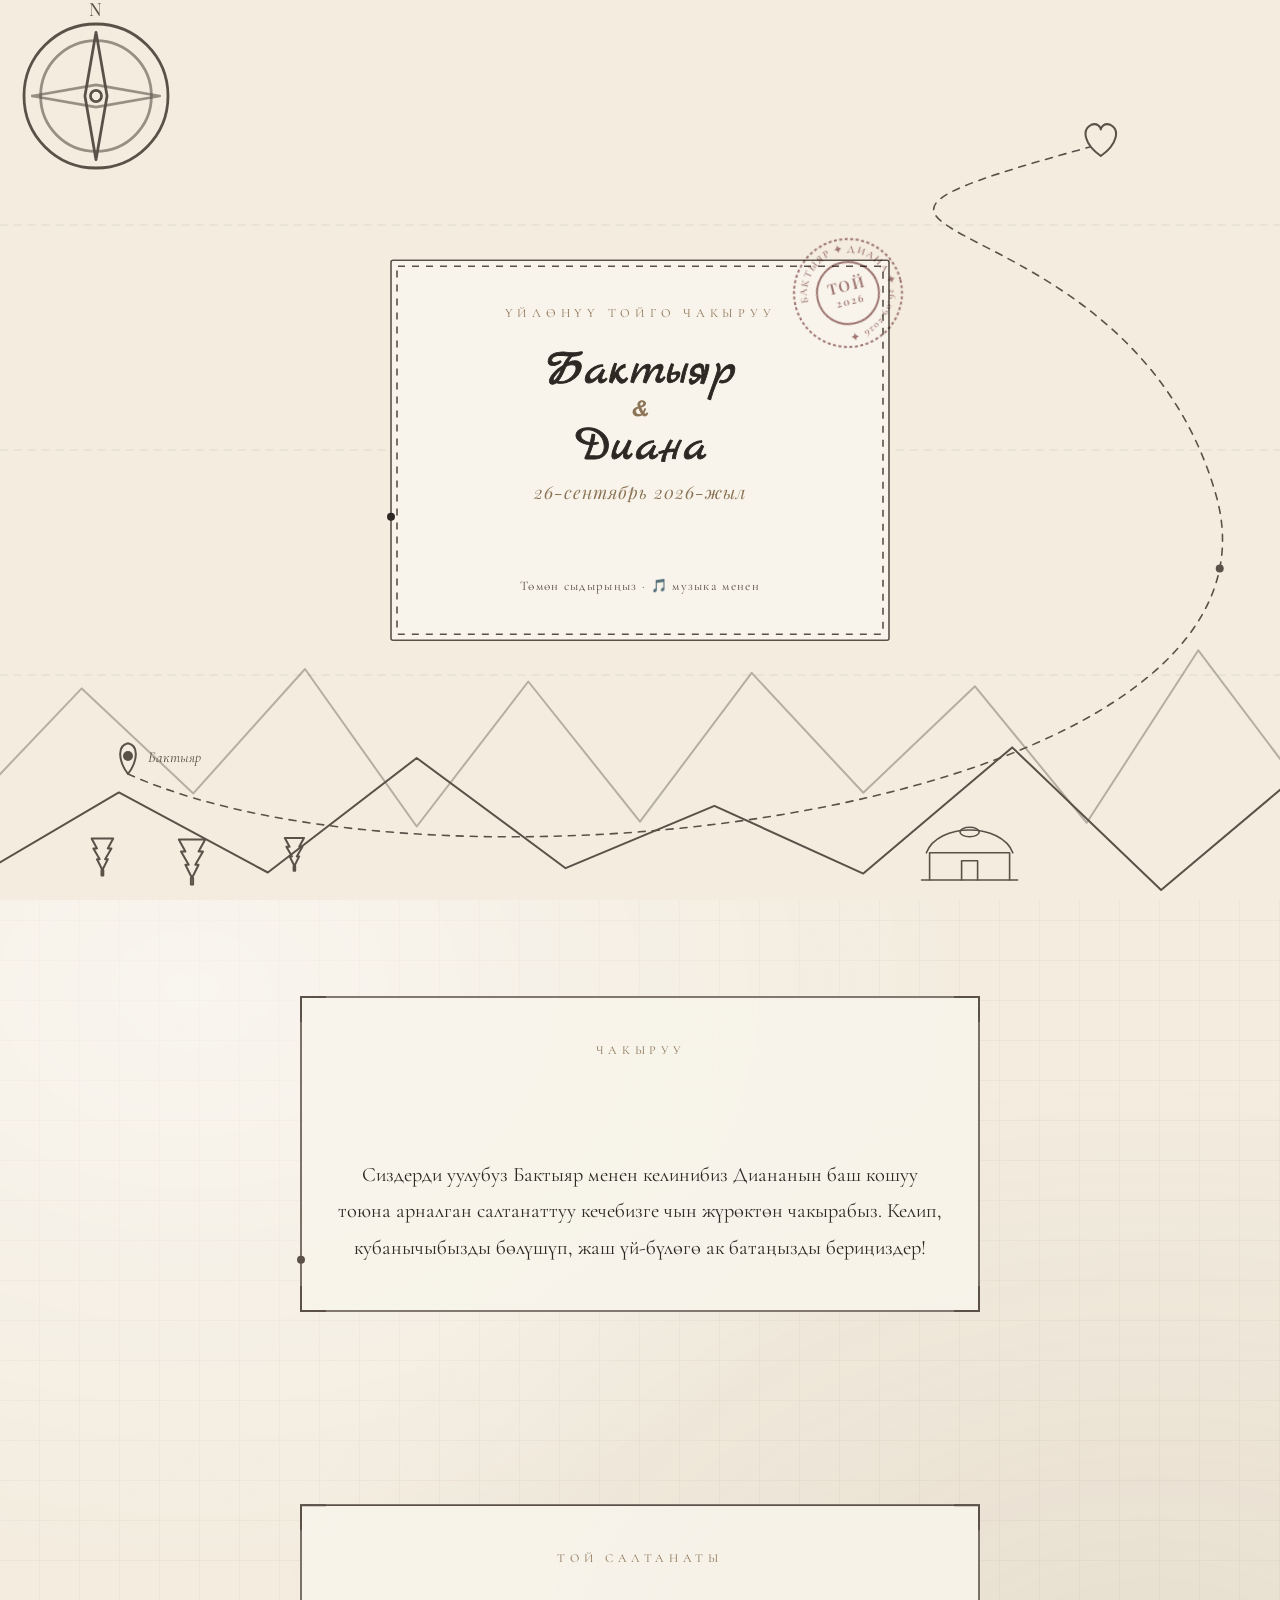
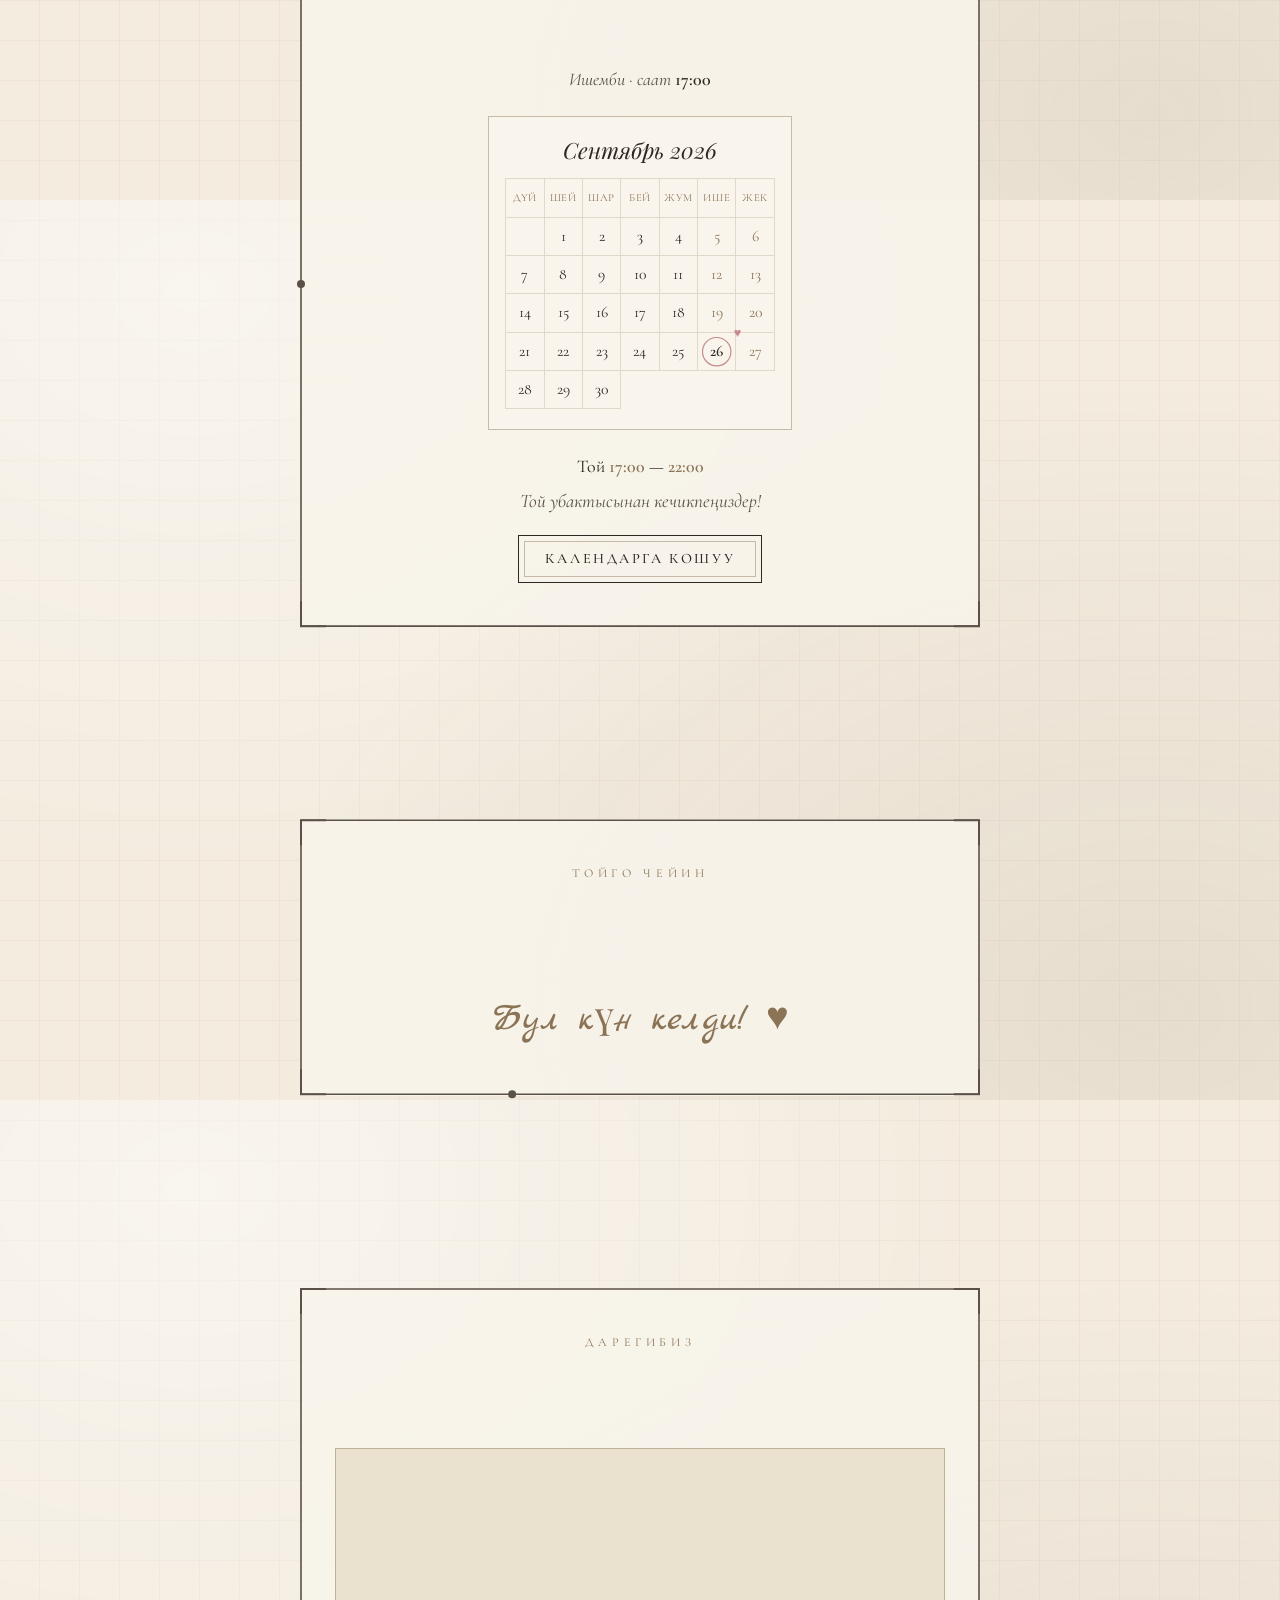
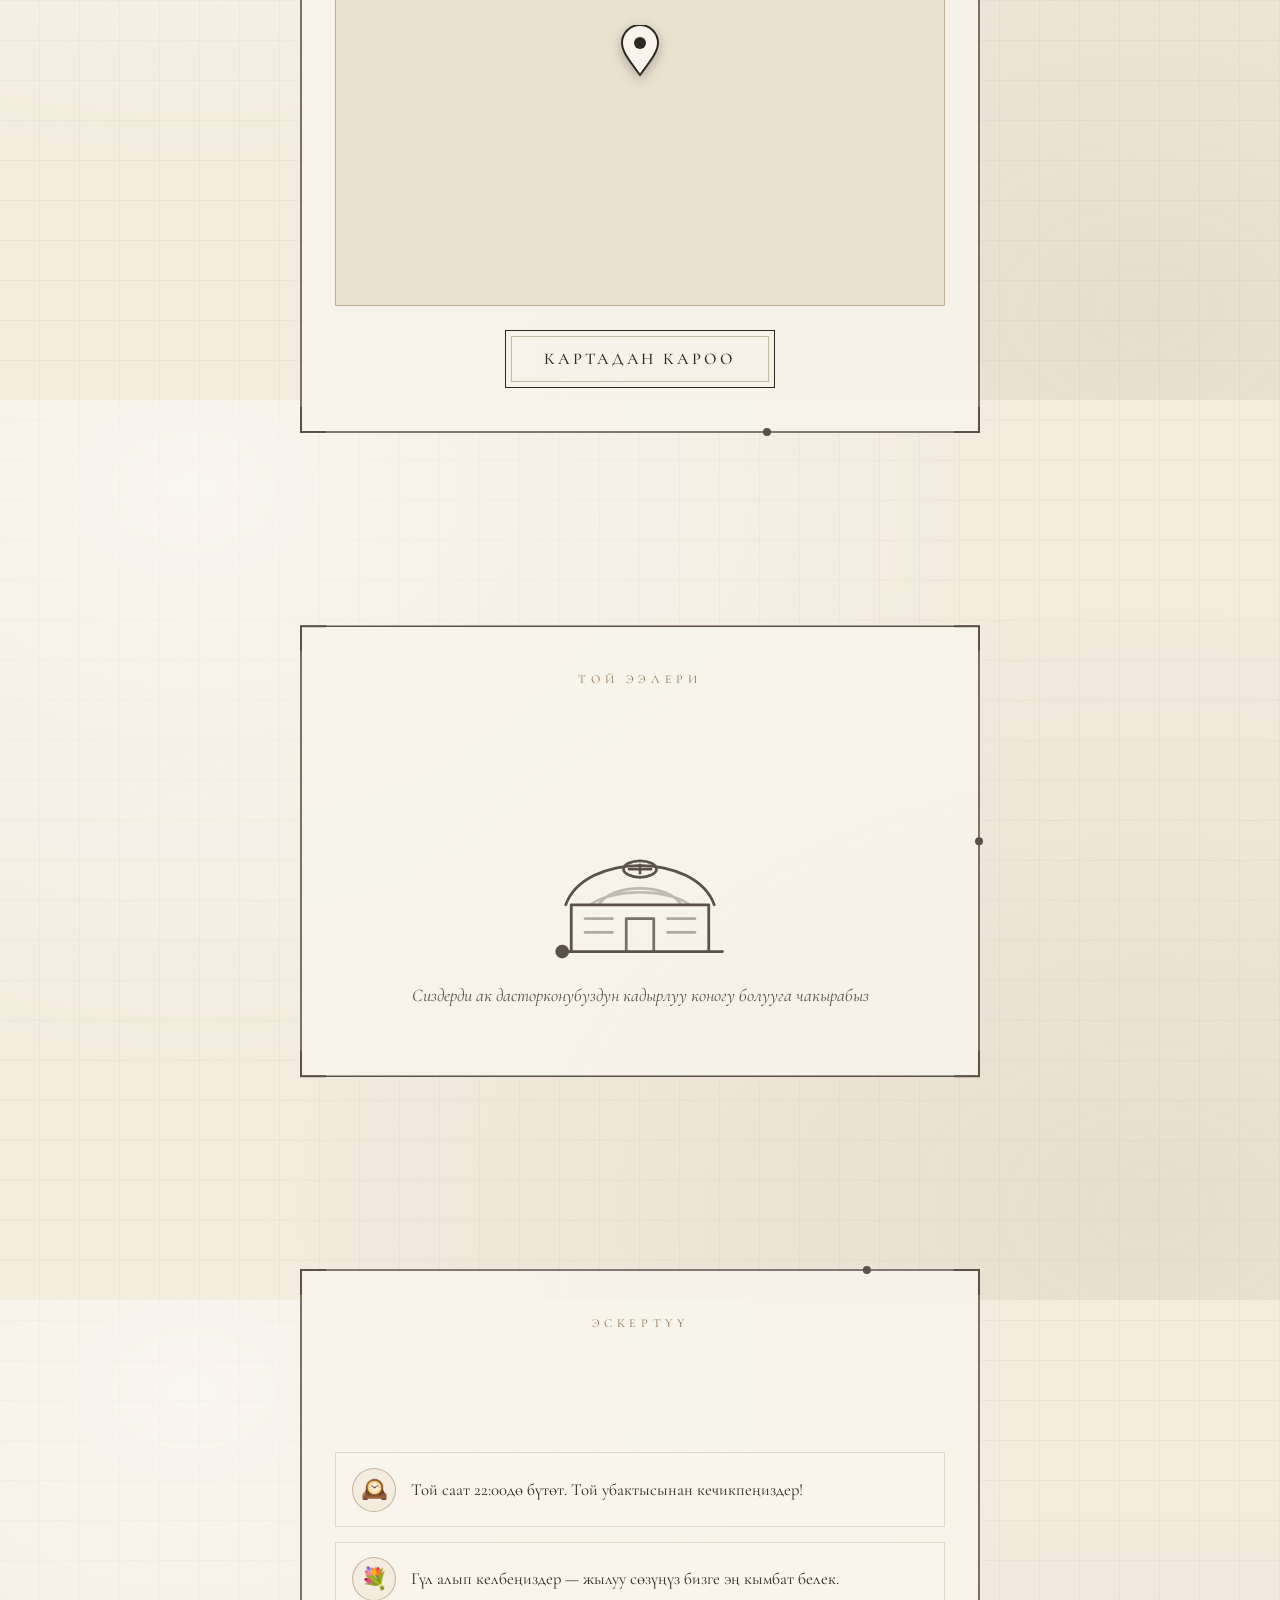
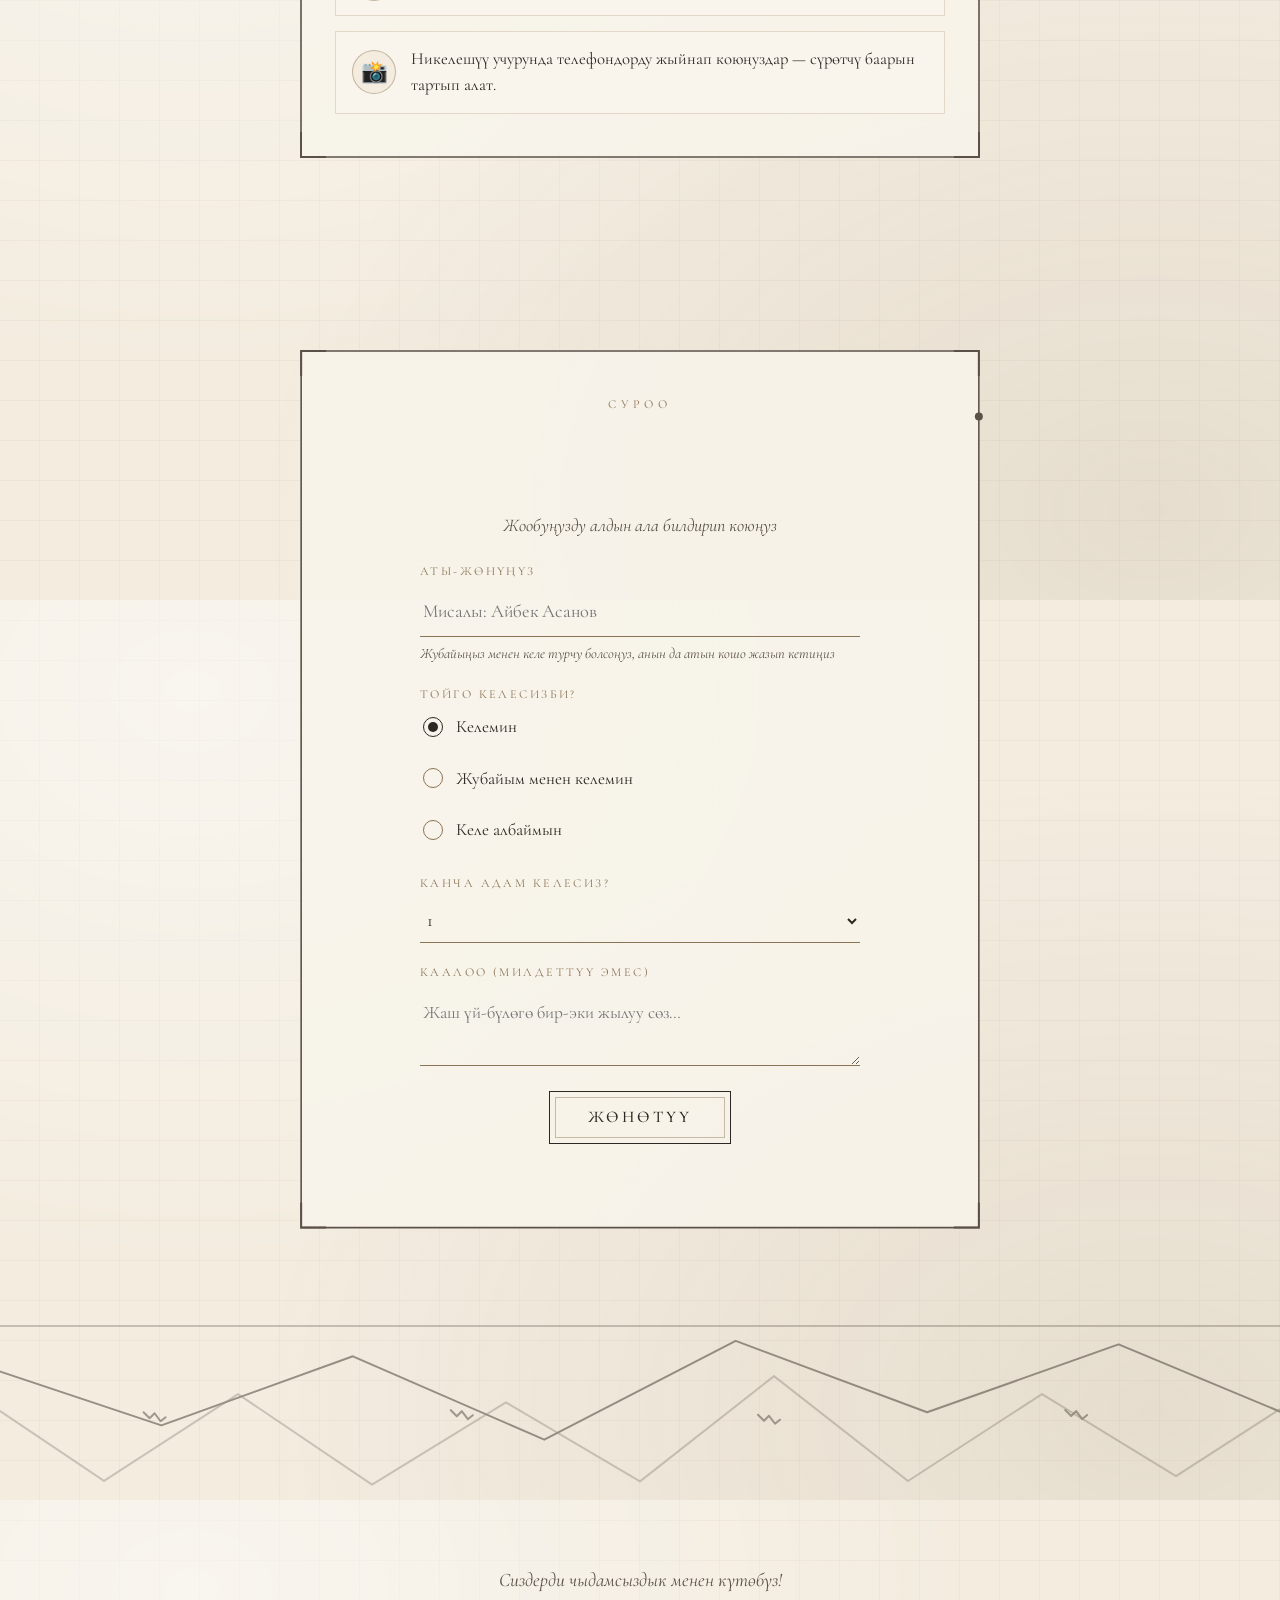
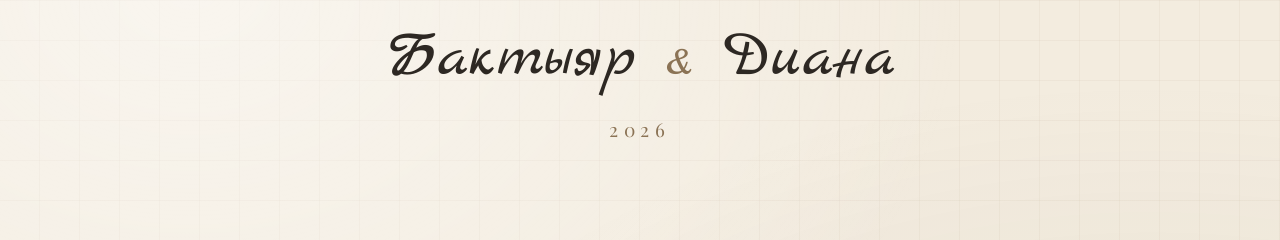
==== commit e7882de7: "Prepare links for the repository rename to baha_toy (og:url, og:image, ics, README) Co-Authored-By: " ====
--- a/v2/index.html
+++ b/v2/index.html
@@ -8,8 +8,8 @@
   <meta property="og:title" content="Бактыяр & Диана — Үйлөнүү той">
   <meta property="og:description" content="Сиздерди үйлөнүү тоюбузга чакырабыз">
   <meta property="og:type" content="website">
-  <meta property="og:url" content="https://magamed56.github.io/ernis_toy/v2/">
-  <meta property="og:image" content="https://magamed56.github.io/ernis_toy/assets/og.png">
+  <meta property="og:url" content="https://magamed56.github.io/baha_toy/v2/">
+  <meta property="og:image" content="https://magamed56.github.io/baha_toy/assets/og.png">
   <meta property="og:image:width" content="1200"><meta property="og:image:height" content="630">
   <meta name="twitter:card" content="summary_large_image">
   <link rel="icon" href="data:image/svg+xml,<svg xmlns='http://www.w3.org/2000/svg' viewBox='0 0 100 100'><text y='.9em' font-size='90'>🗺️</text></svg>">
--- a/v2/style.css
+++ b/v2/style.css
@@ -304,3 +304,5 @@
 .progress { position: fixed; top: 0; left: 0; height: 2px; width: 100%; transform: scaleX(var(--sp, 0)); transform-origin: left; background: var(--ink-soft); z-index: 95; pointer-events: none; }
 .music-btn.is-playing::before { content: ""; position: absolute; inset: -5px; border-radius: 50%; border: 1px solid var(--sepia); animation: inkPulse2 2.2s ease-out infinite; }
 @keyframes inkPulse2 { 0% { transform: scale(.9); opacity: .9; } 100% { transform: scale(1.35); opacity: 0; } }
+
+.form[hidden], .success[hidden] { display: none !important; }
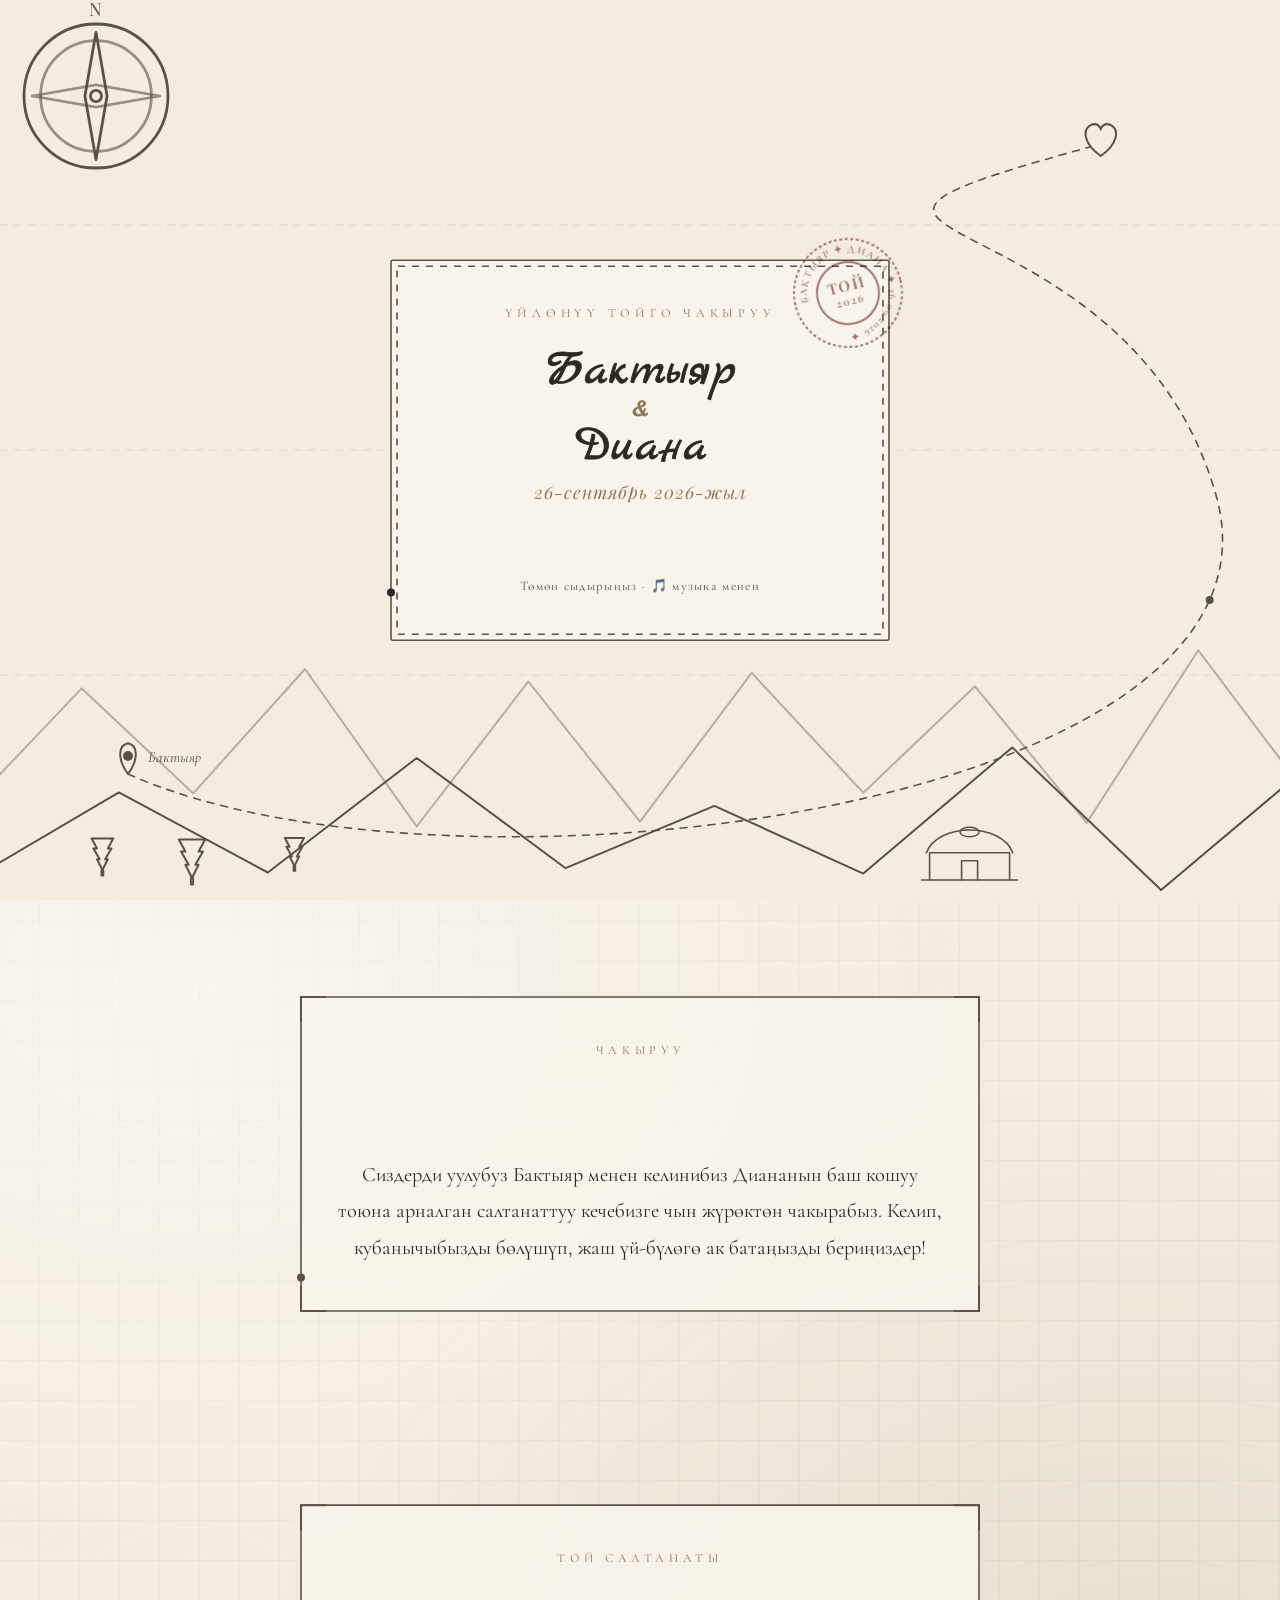
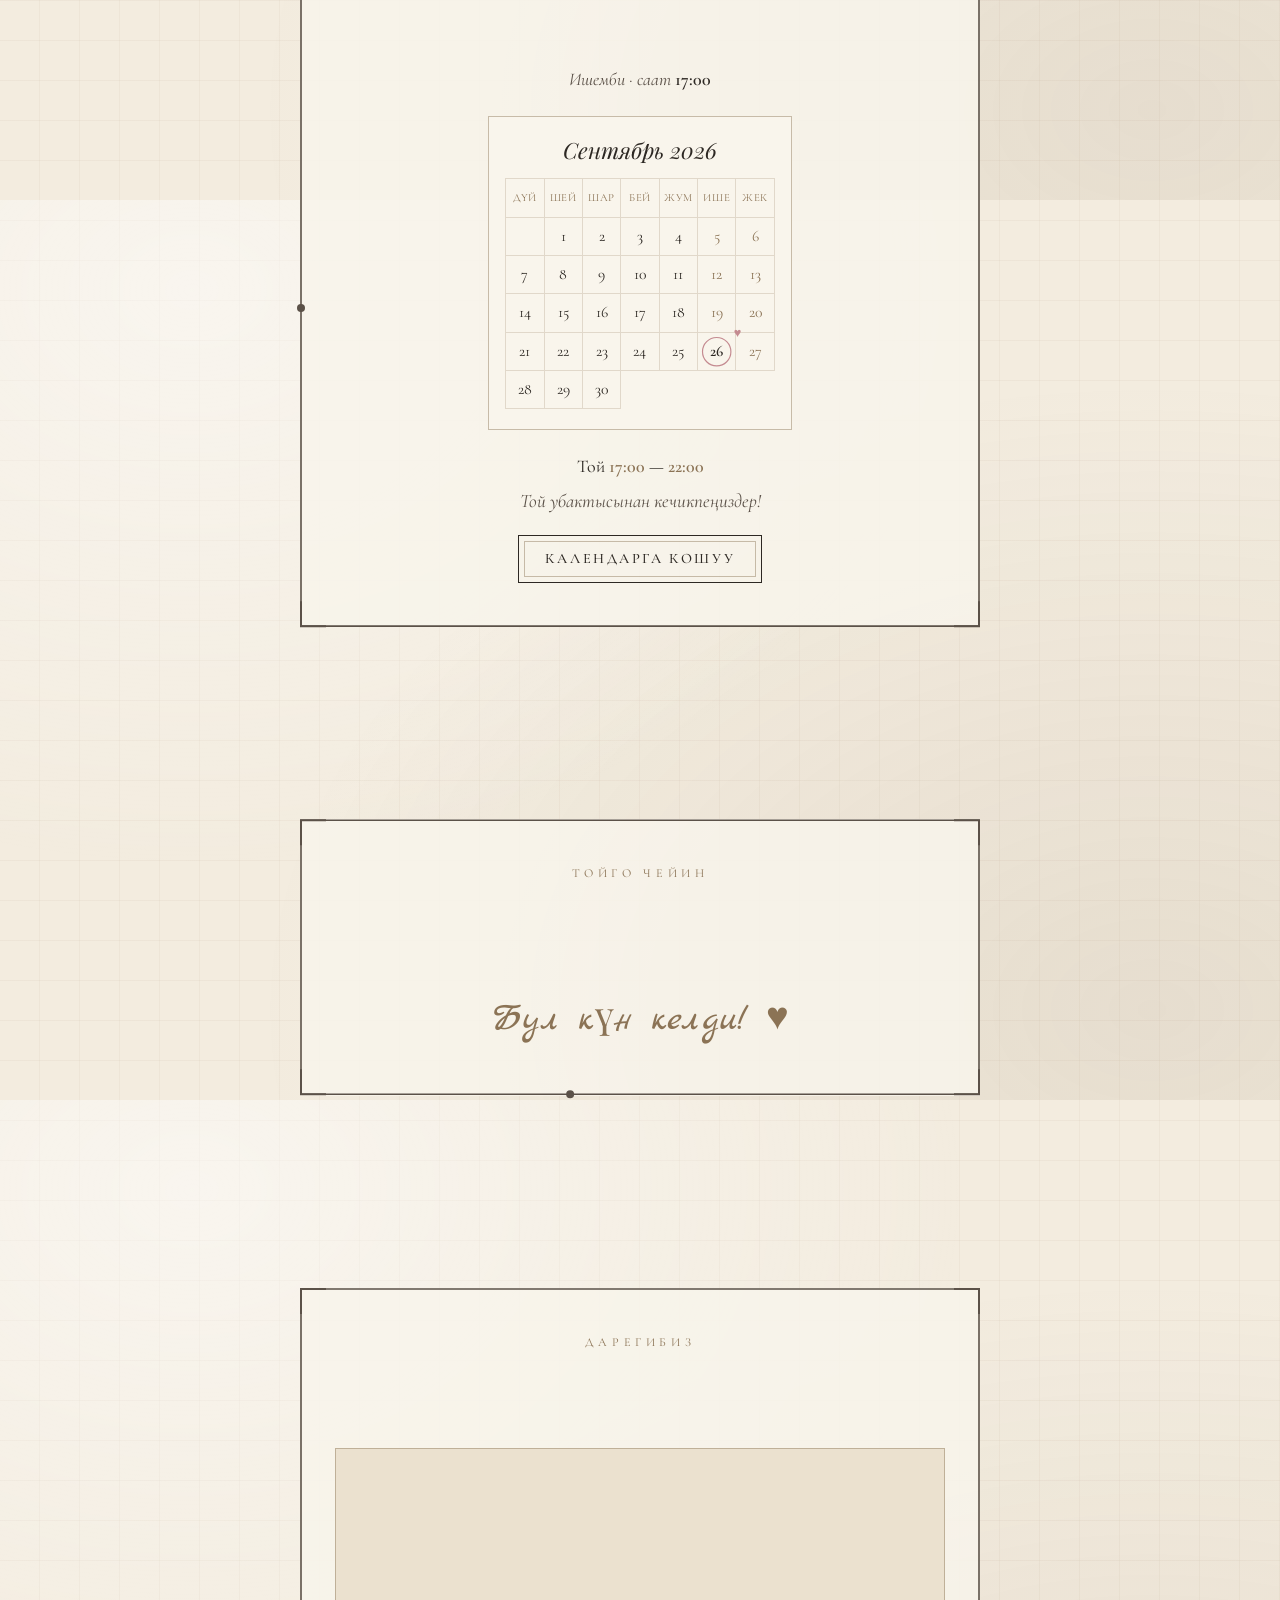
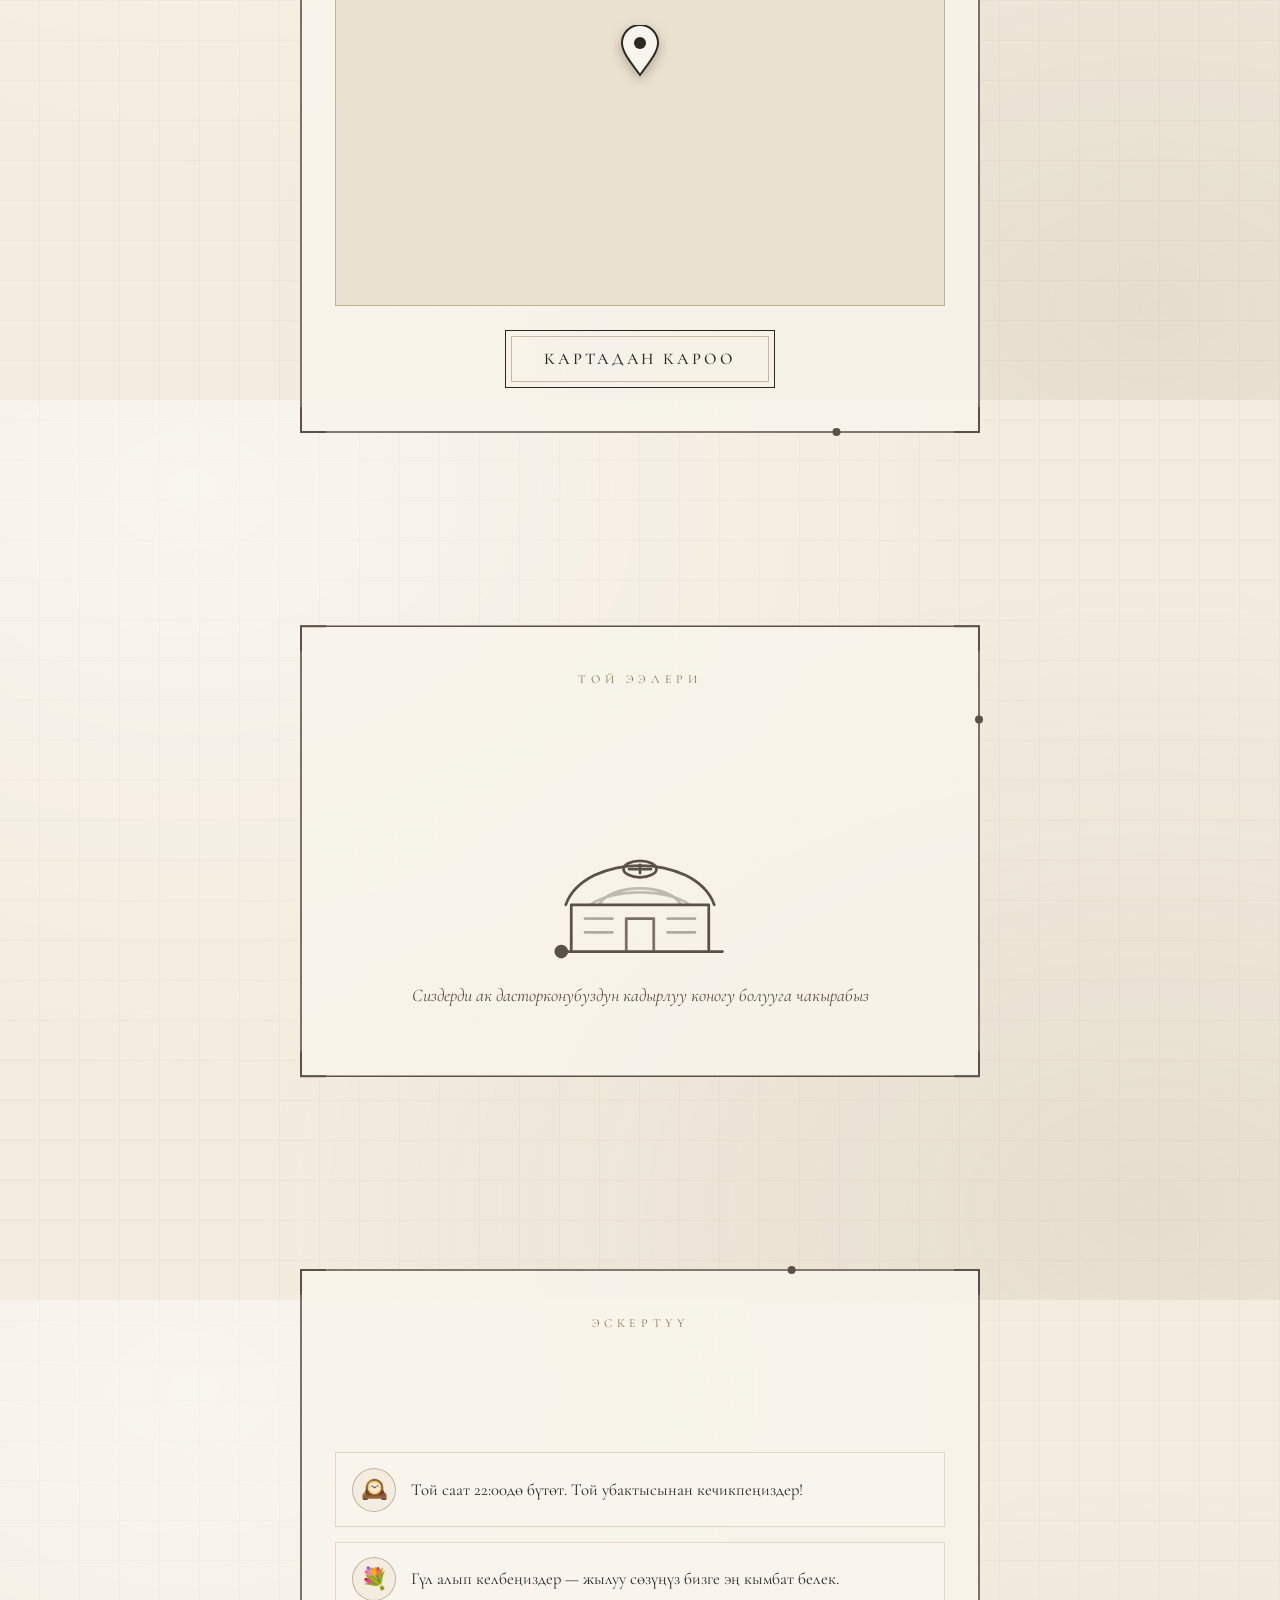
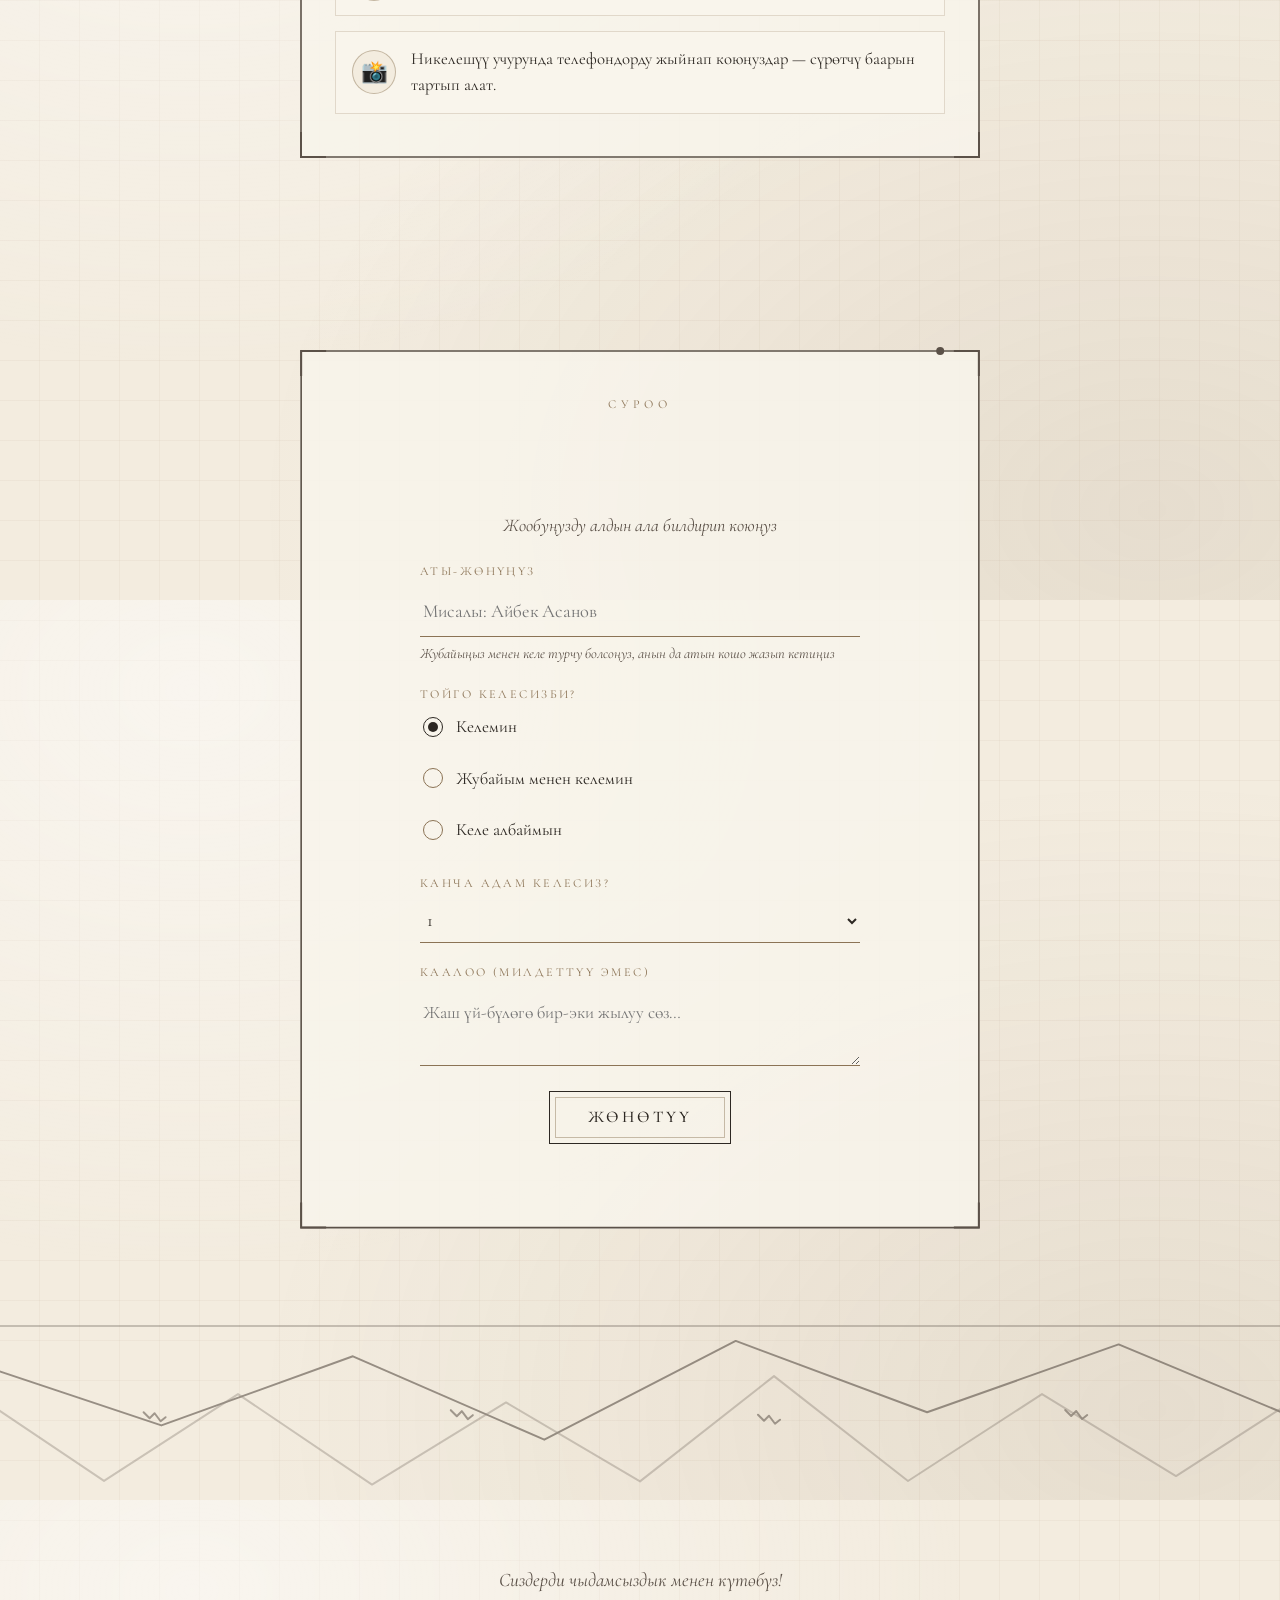
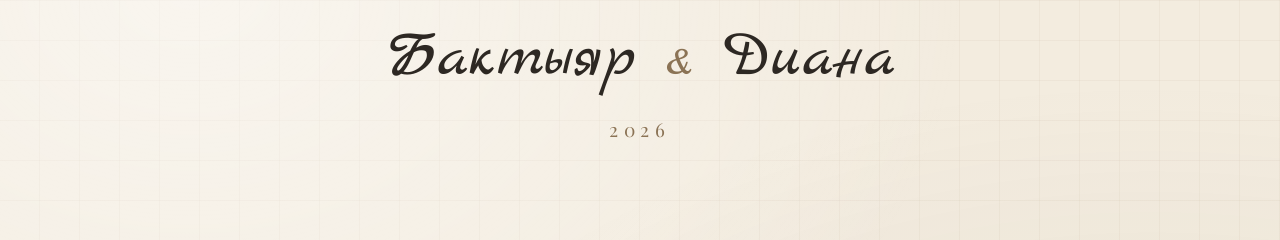
==== commit e2e87016: "Resend RSVP after reload, cache-busted asset URLs stamped at deploy Co-Authored-By: Claude Fable 5.1" ====
--- a/v2/index.html
+++ b/v2/index.html
@@ -16,7 +16,7 @@
   <link rel="preconnect" href="https://fonts.googleapis.com">
   <link rel="preconnect" href="https://fonts.gstatic.com" crossorigin>
   <link href="https://fonts.googleapis.com/css2?family=Playfair+Display:ital,wght@0,400;0,500;0,600;1,400;1,500&family=Cormorant+Garamond:ital,wght@0,300;0,400;0,500;0,600;1,300;1,400;1,500&family=Marck+Script&display=swap" rel="stylesheet">
-  <link rel="stylesheet" href="style.css">
+  <link rel="stylesheet" href="style.css?v=__V__">
 </head>
 <body>
 
@@ -204,7 +204,7 @@
     </footer>
   </main>
 
-  <script src="../config.js"></script>
-  <script src="script.js"></script>
+  <script src="../config.js?v=__V__"></script>
+  <script src="script.js?v=__V__"></script>
 </body>
 </html>
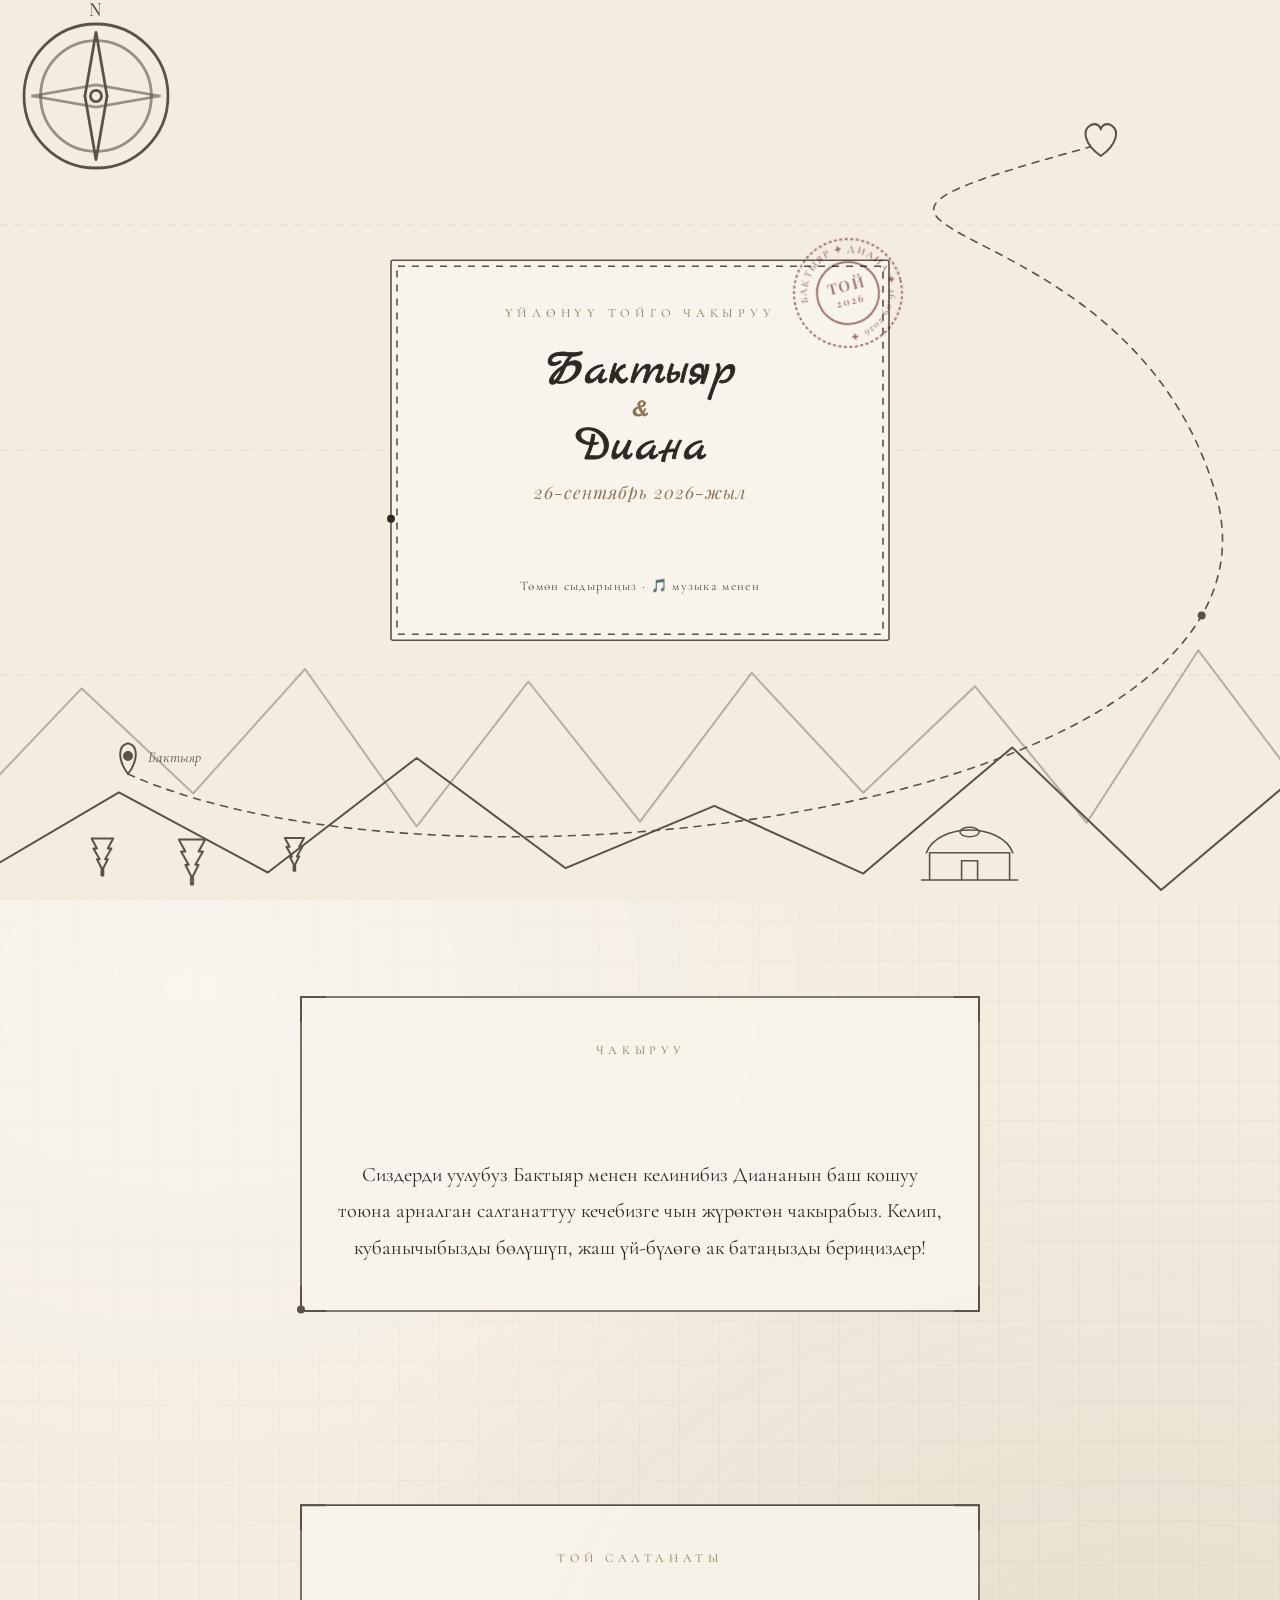
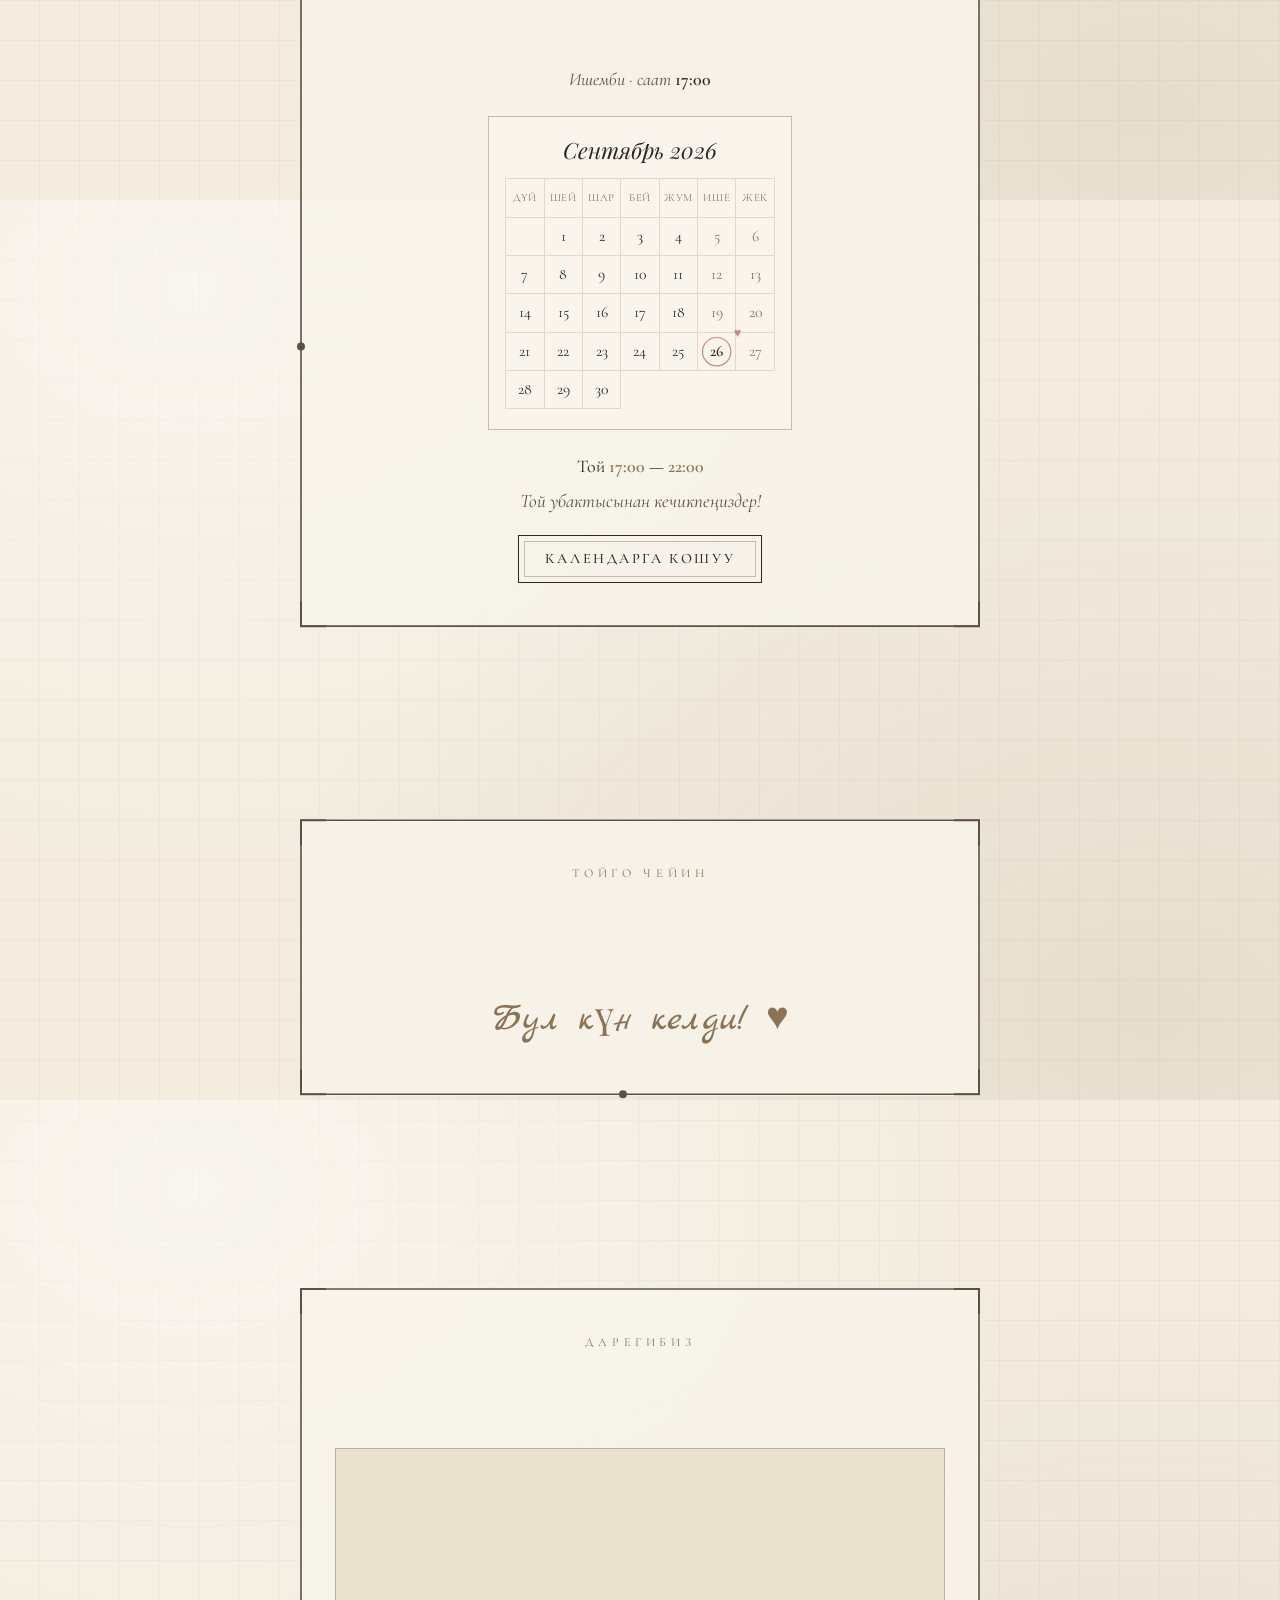
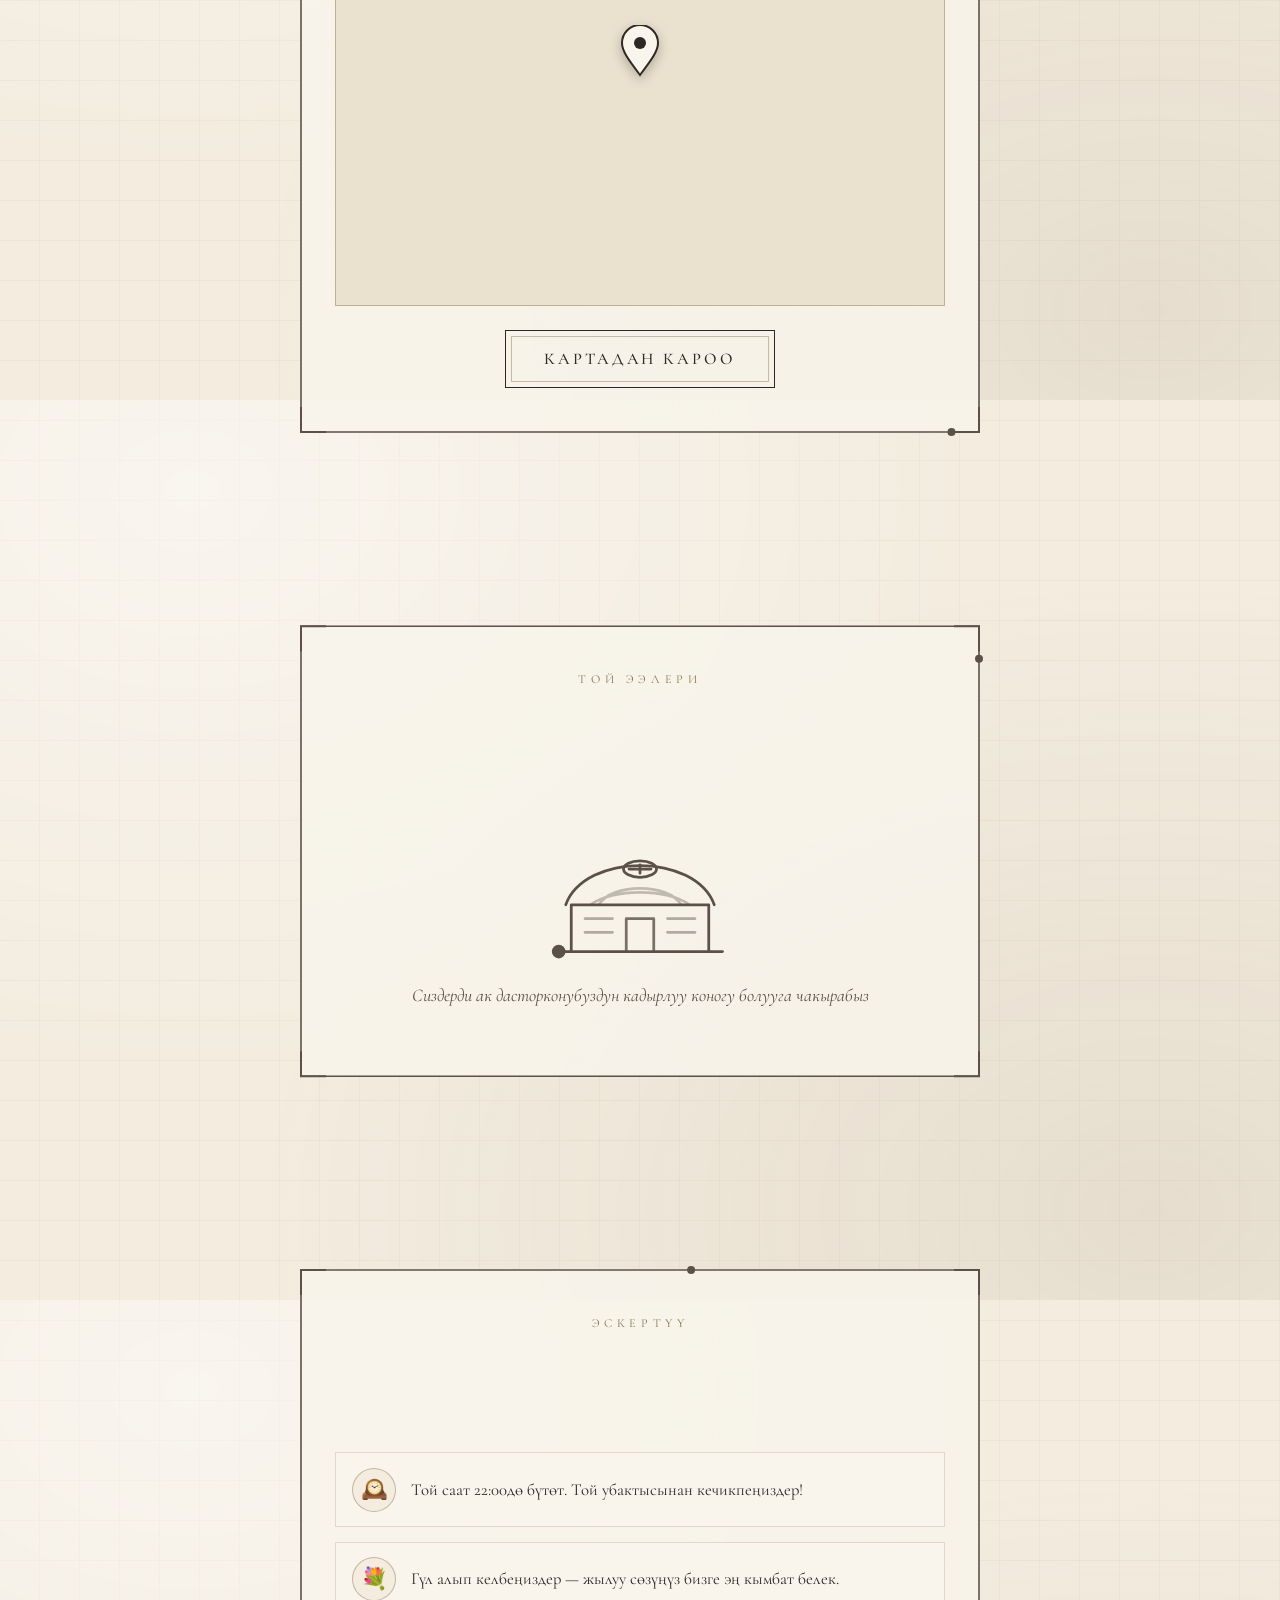
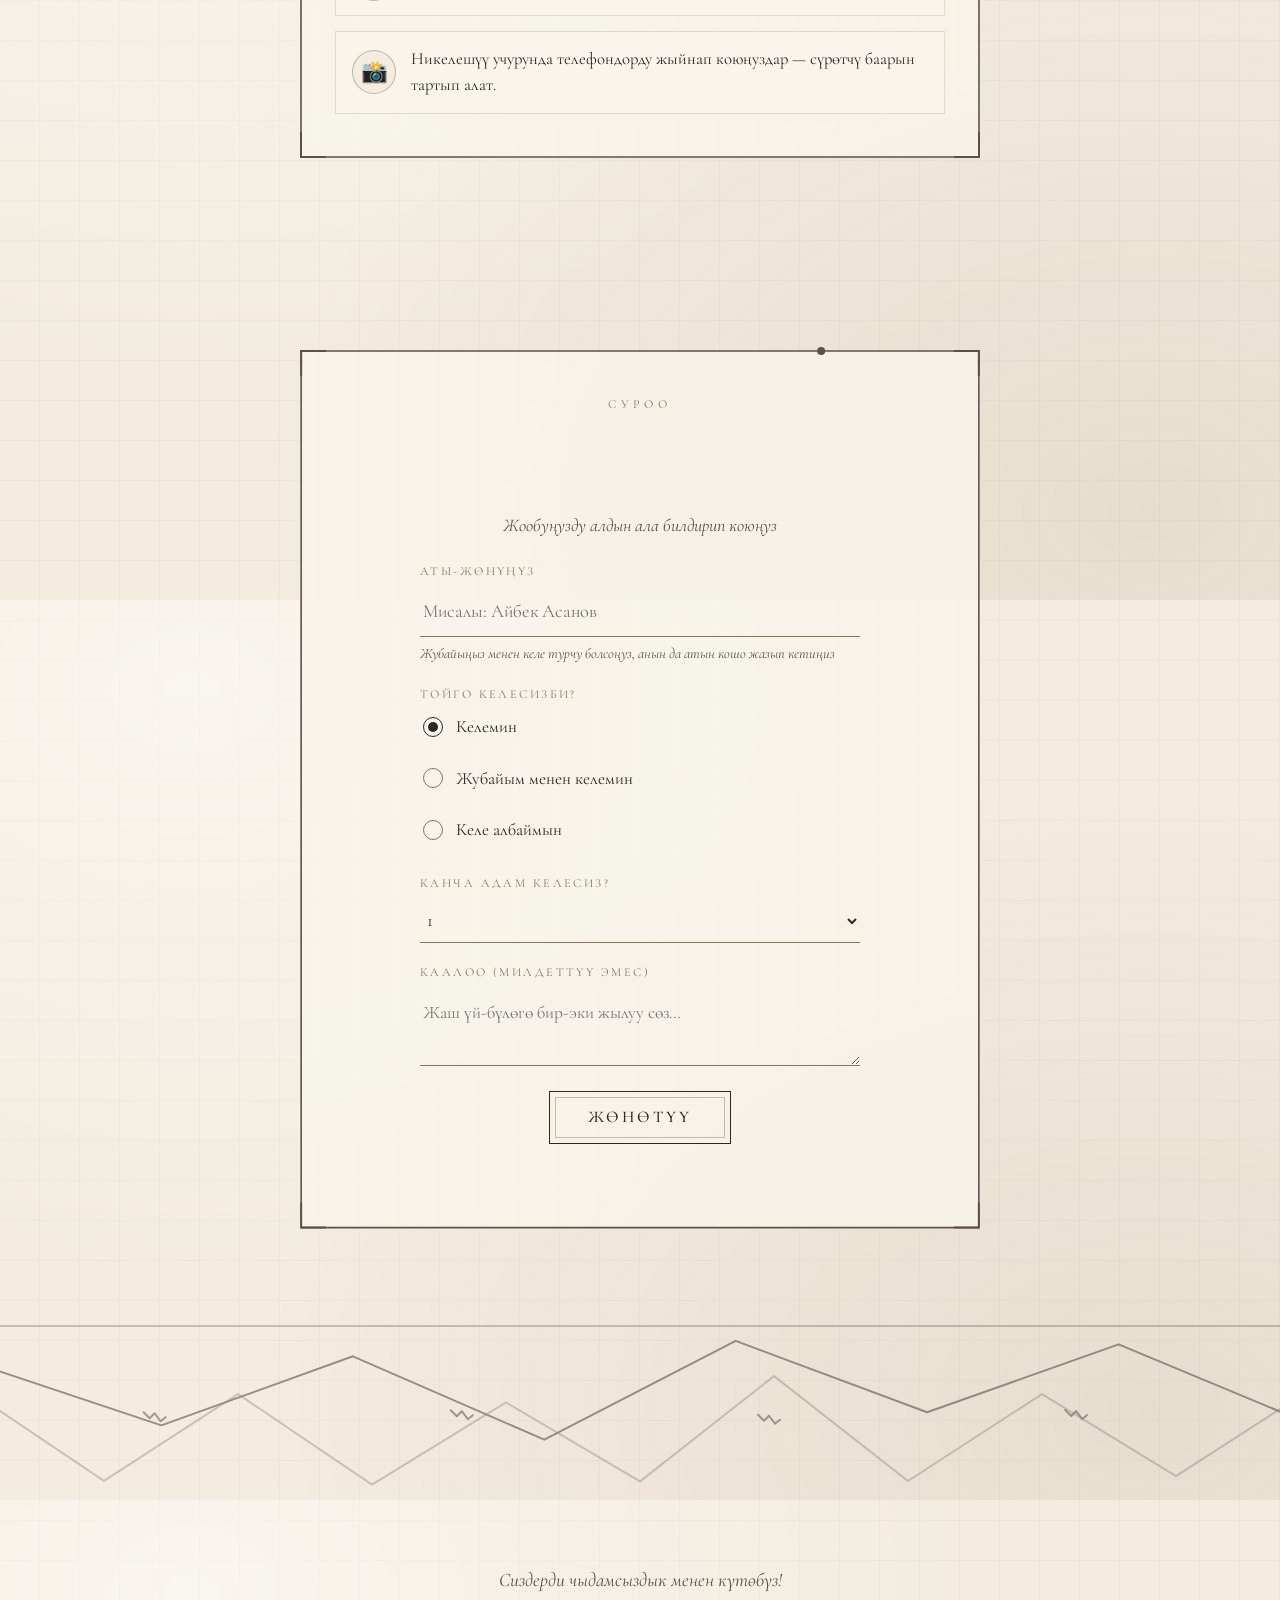
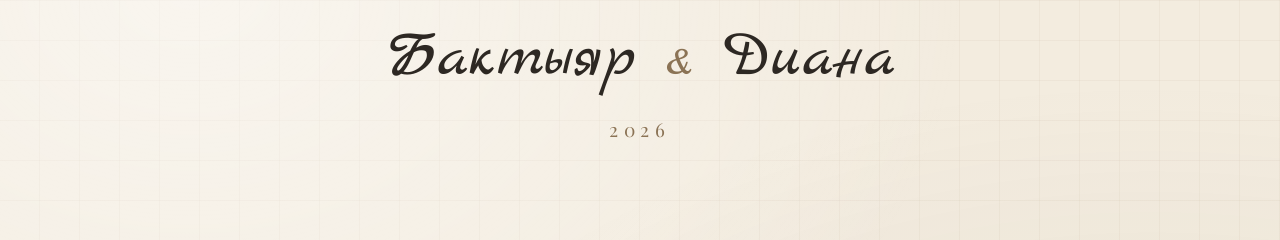
==== commit ede3c186: "OG description with date, time and venue for link previews Co-Authored-By: Claude Fable 5.1 <noreply" ====
--- a/v2/index.html
+++ b/v2/index.html
@@ -4,9 +4,9 @@
   <meta charset="UTF-8">
   <meta name="viewport" content="width=device-width, initial-scale=1.0, viewport-fit=cover">
   <title>Бактыяр &amp; Диана — Үйлөнүү той</title>
-  <meta name="description" content="Үйлөнүү тойго чакыруу">
+  <meta name="description" content="26-сентябрь 2026, саат 17:00 · «Мезгил» багы. Чакырууну ачуу үчүн шилтемени басыңыз.">
   <meta property="og:title" content="Бактыяр & Диана — Үйлөнүү той">
-  <meta property="og:description" content="Сиздерди үйлөнүү тоюбузга чакырабыз">
+  <meta property="og:description" content="26-сентябрь 2026, саат 17:00 · «Мезгил» багы. Чакырууну ачуу үчүн шилтемени басыңыз.">
   <meta property="og:type" content="website">
   <meta property="og:url" content="https://magamed56.github.io/baha_toy/v2/">
   <meta property="og:image" content="https://magamed56.github.io/baha_toy/assets/og.png">
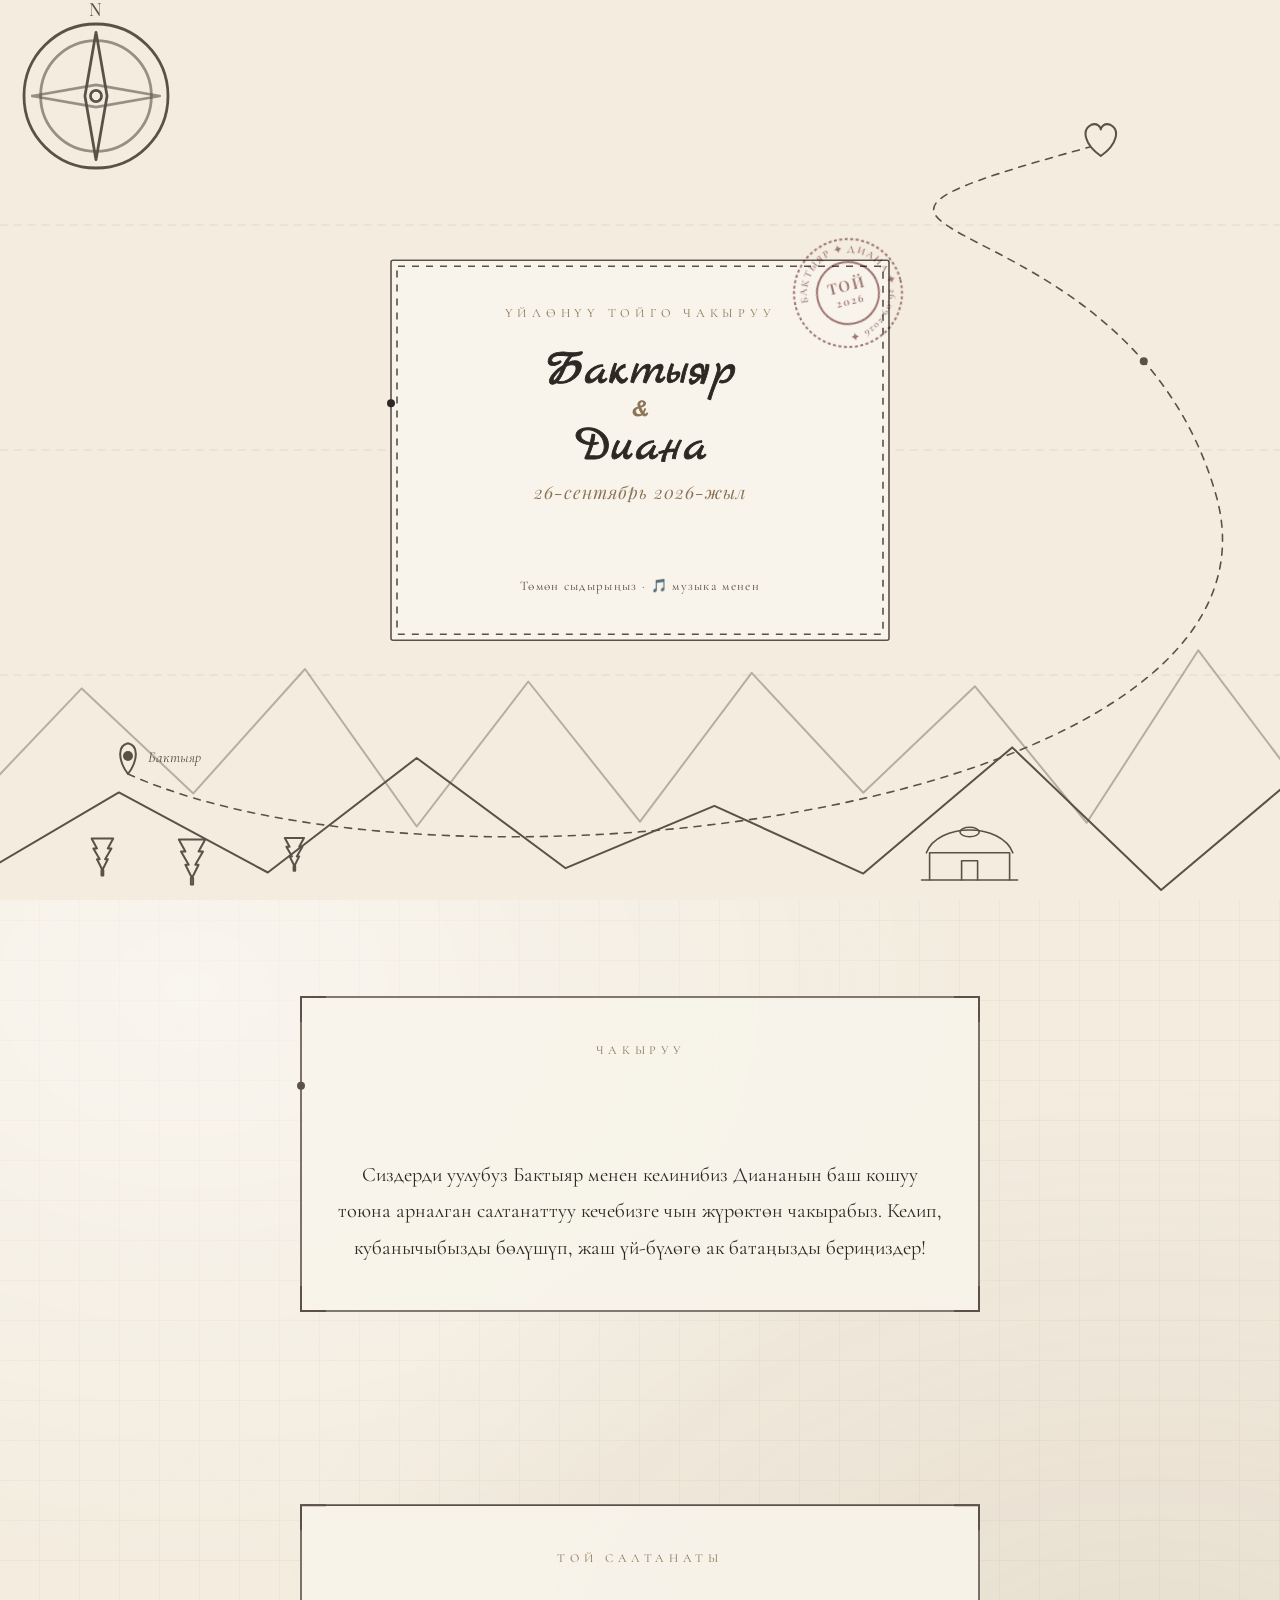
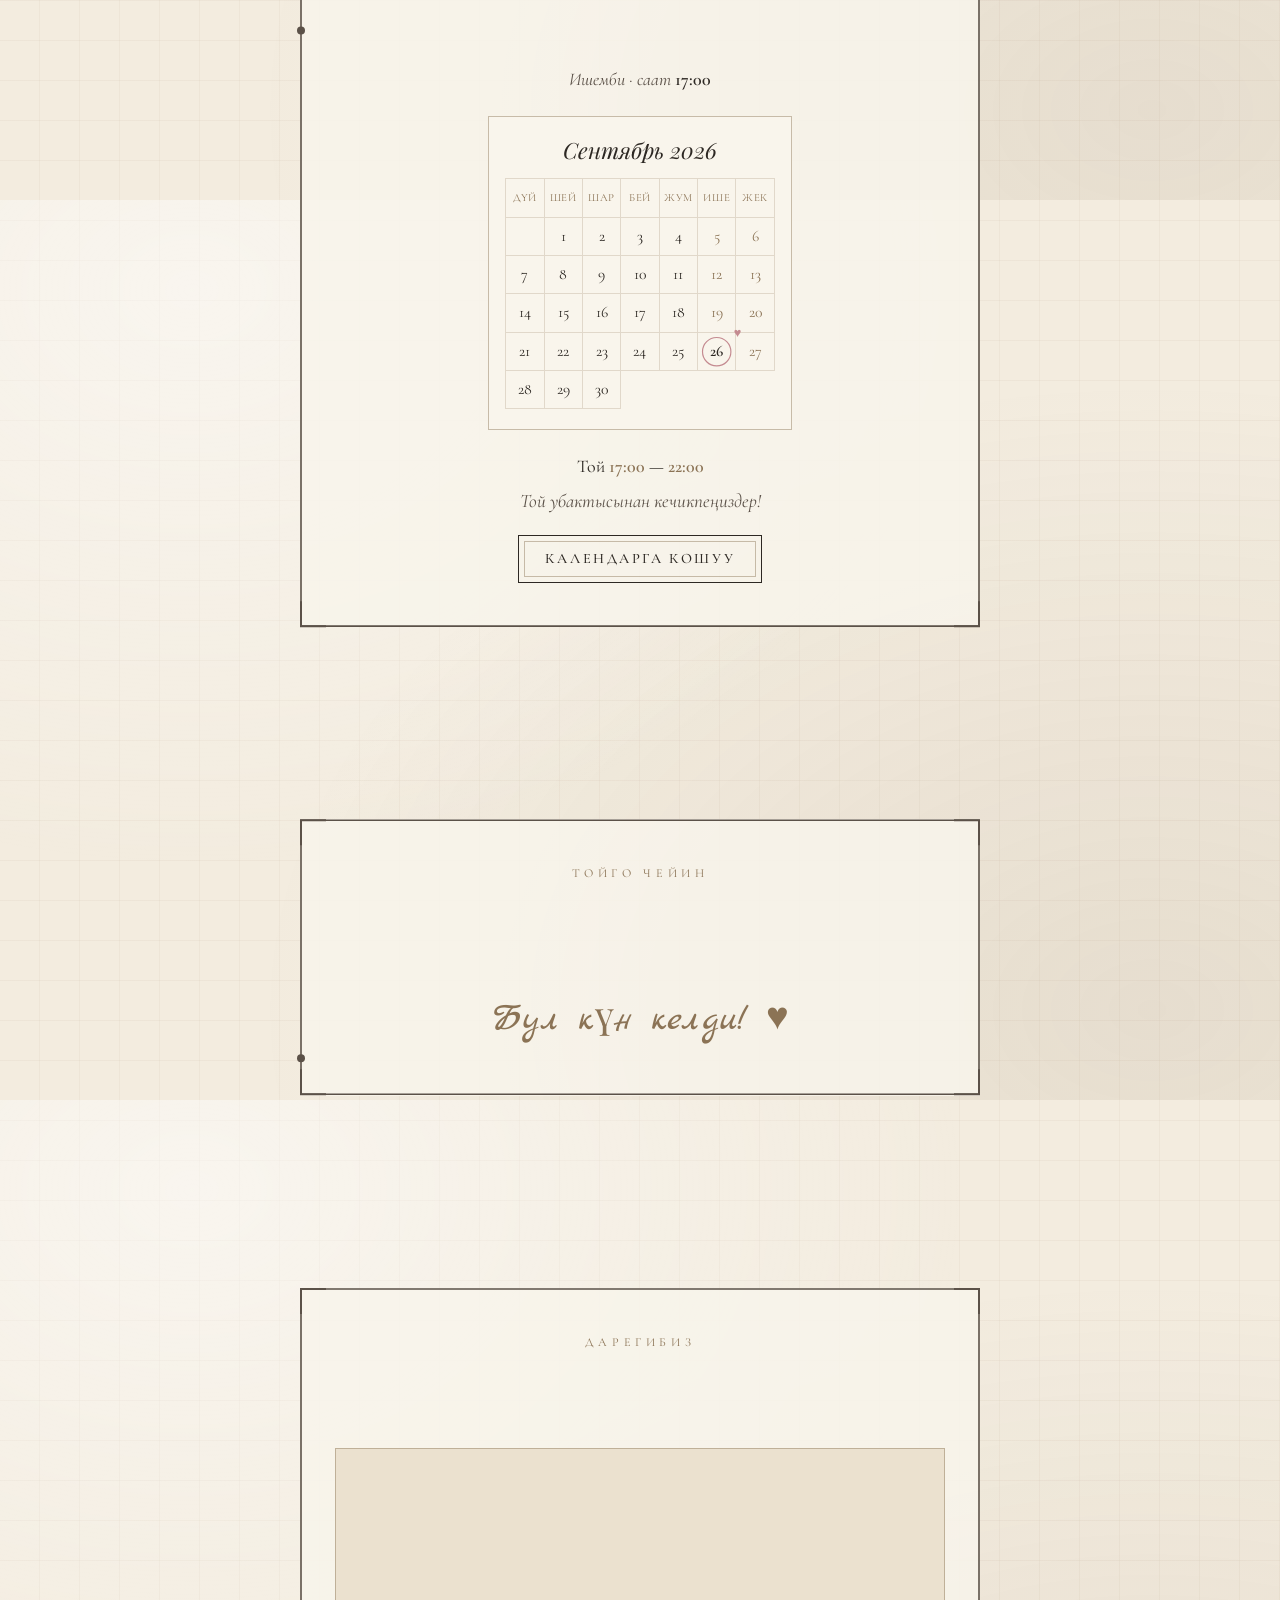
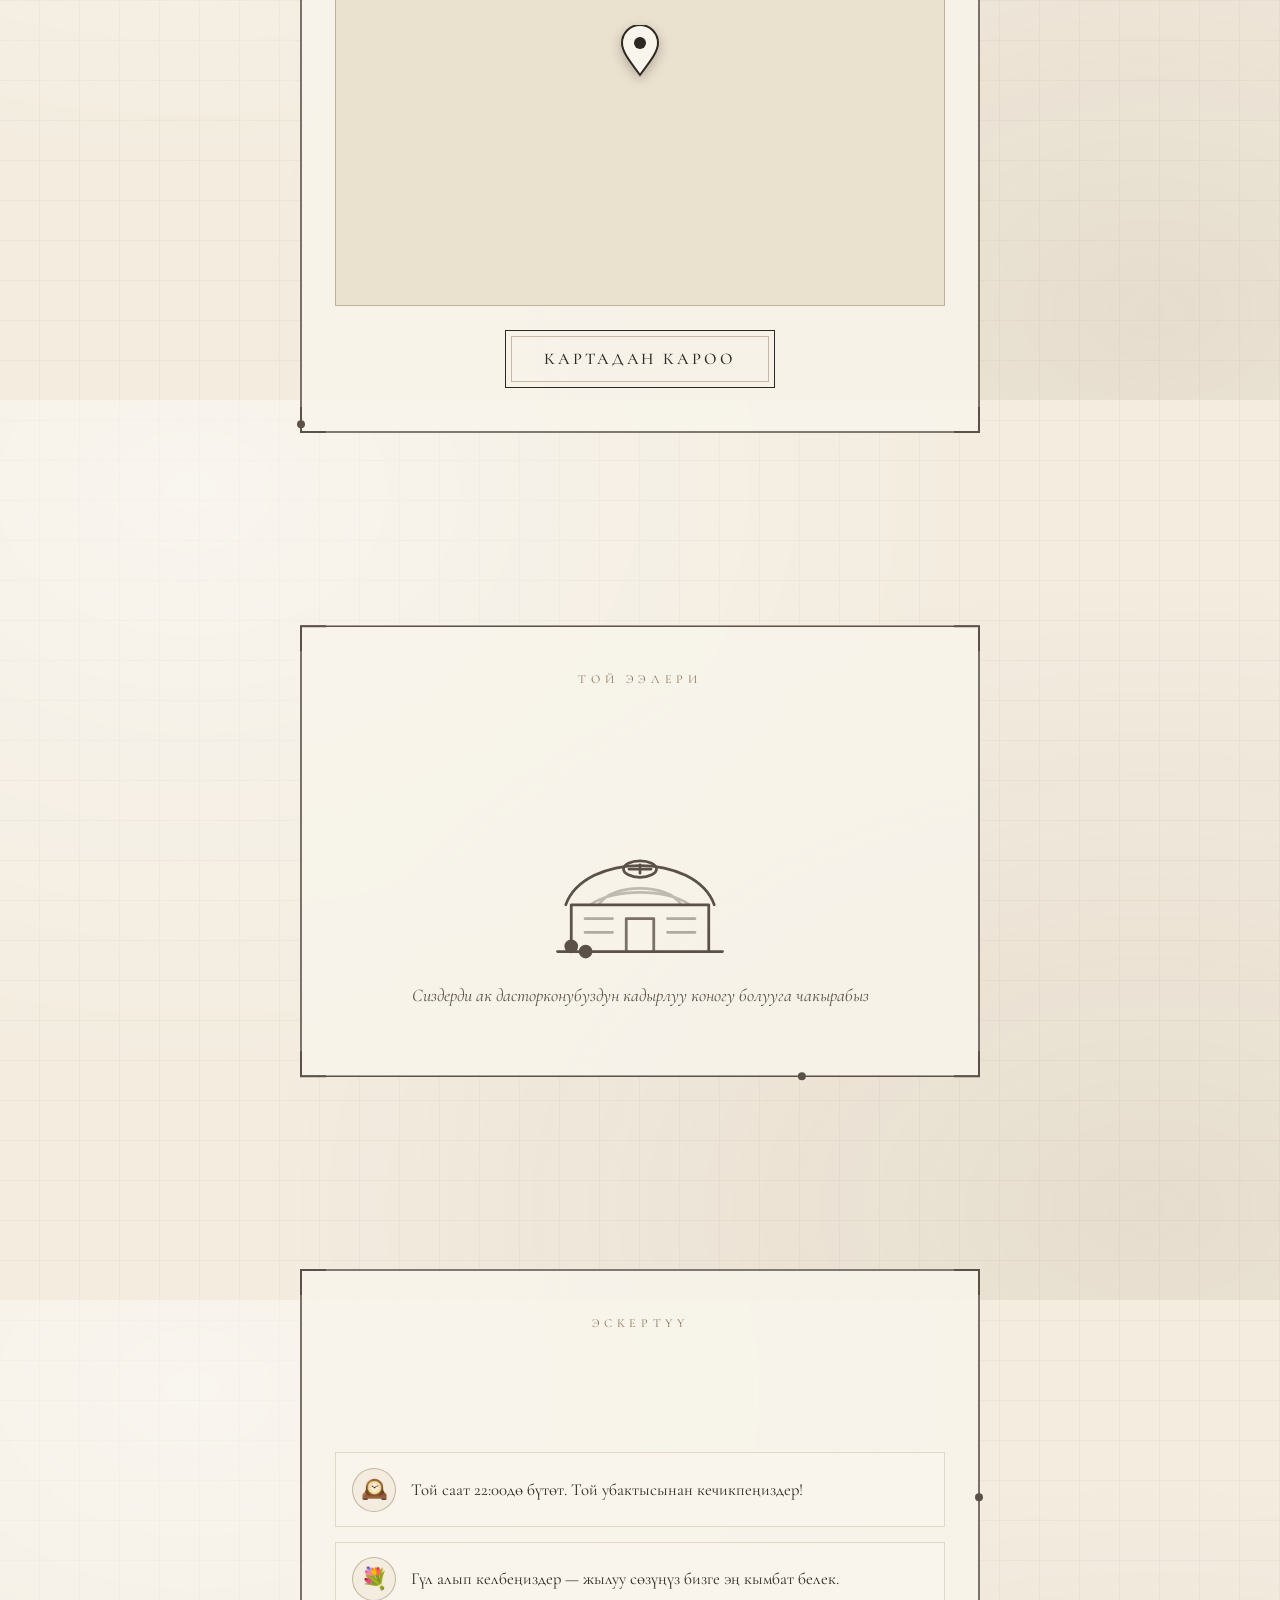
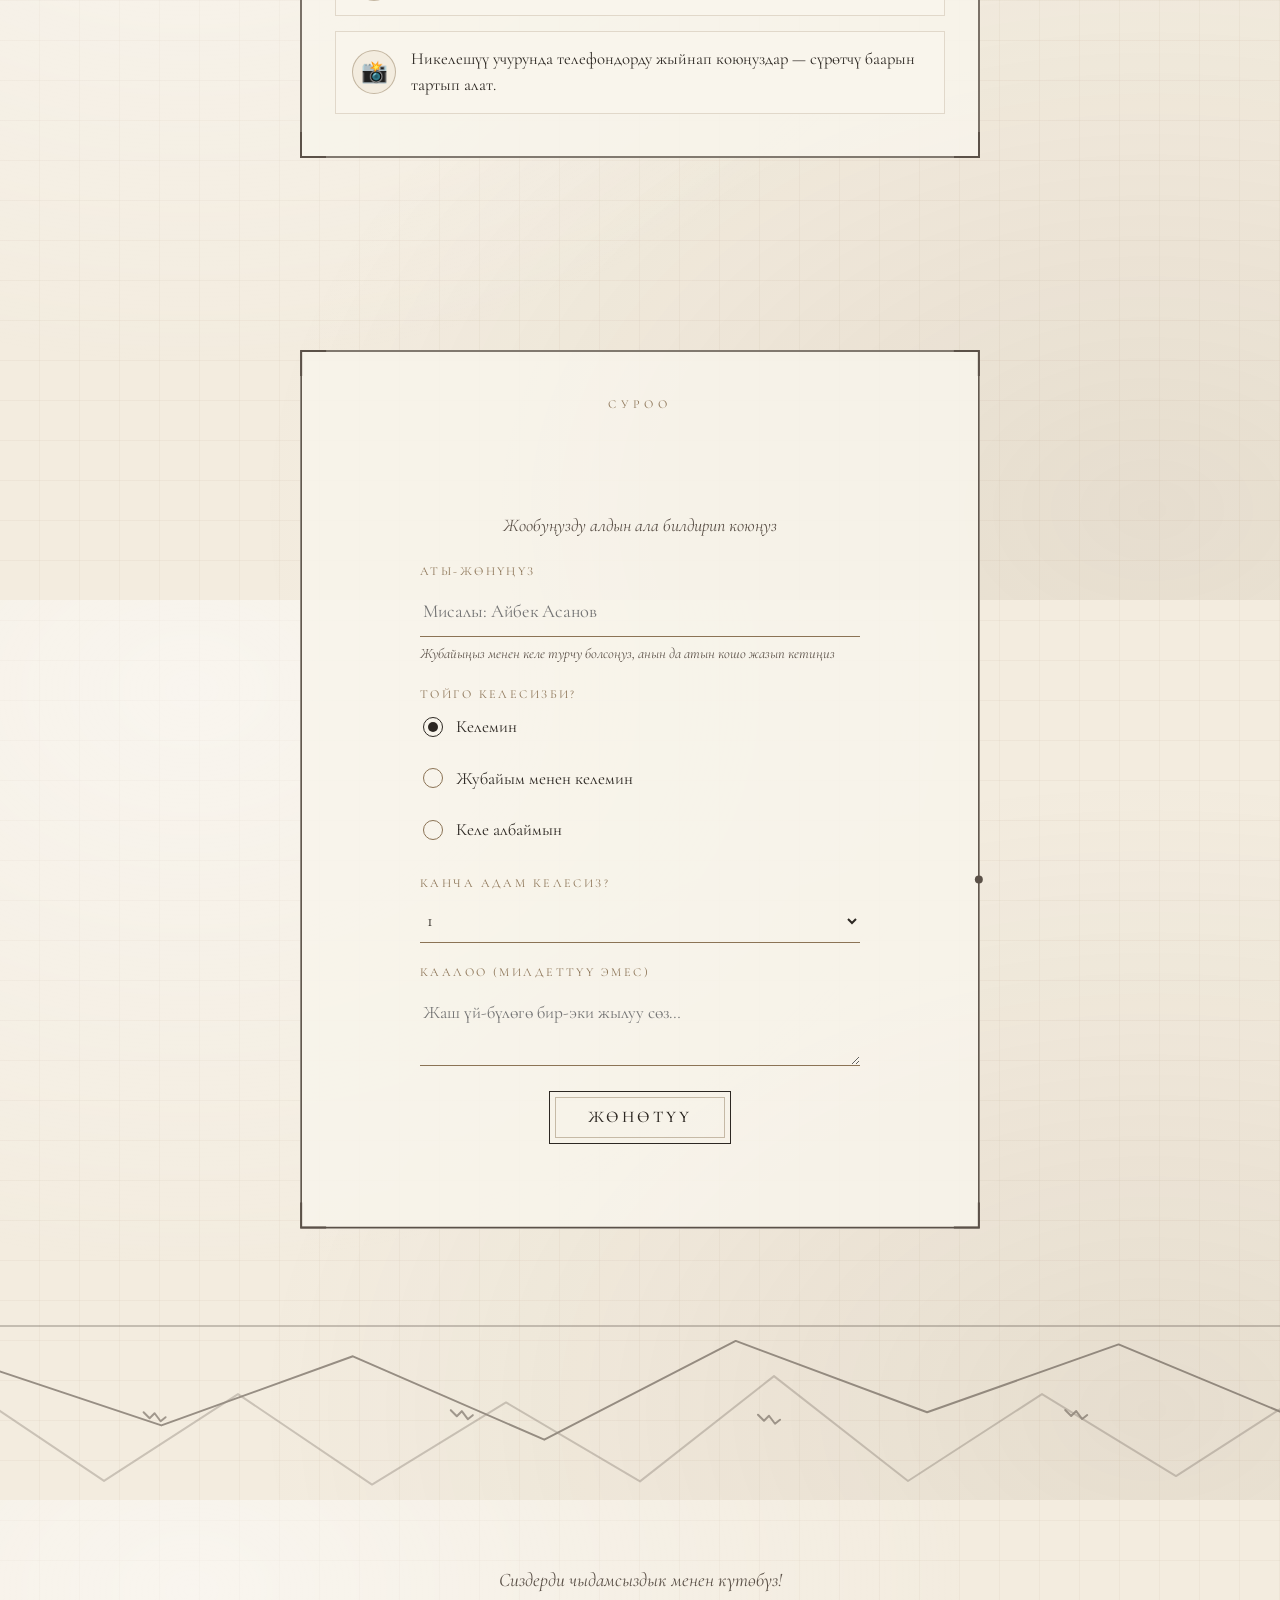
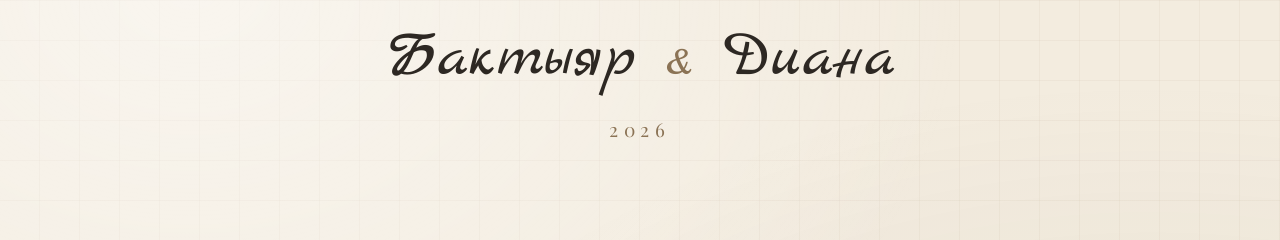
==== commit 768012c9: "Square link-preview image with names, date and venue; richer OG title/description Co-Authored-By: Cl" ====
--- a/v2/index.html
+++ b/v2/index.html
@@ -4,13 +4,13 @@
   <meta charset="UTF-8">
   <meta name="viewport" content="width=device-width, initial-scale=1.0, viewport-fit=cover">
   <title>Бактыяр &amp; Диана — Үйлөнүү той</title>
-  <meta name="description" content="26-сентябрь 2026, саат 17:00 · «Мезгил» багы. Чакырууну ачуу үчүн шилтемени басыңыз.">
-  <meta property="og:title" content="Бактыяр & Диана — Үйлөнүү той">
-  <meta property="og:description" content="26-сентябрь 2026, саат 17:00 · «Мезгил» багы. Чакырууну ачуу үчүн шилтемени басыңыз.">
+  <meta name="description" content="Сиздерди Бактыяр жана Диананын үйлөнүү тоюна чакырабыз! 26-сентябрь 2026-жыл, саат 17:00. «Мезгил» багы. Чакырууну ачуу үчүн шилтемени басыңыз.">
+  <meta property="og:title" content="Бактыяр & Диана — Үйлөнүү той чакыруусу">
+  <meta property="og:description" content="Сиздерди Бактыяр жана Диананын үйлөнүү тоюна чакырабыз! 26-сентябрь 2026-жыл, саат 17:00. «Мезгил» багы. Чакырууну ачуу үчүн шилтемени басыңыз.">
   <meta property="og:type" content="website">
   <meta property="og:url" content="https://magamed56.github.io/baha_toy/v2/">
-  <meta property="og:image" content="https://magamed56.github.io/baha_toy/assets/og.png">
-  <meta property="og:image:width" content="1200"><meta property="og:image:height" content="630">
+  <meta property="og:image" content="https://magamed56.github.io/baha_toy/assets/og.jpg">
+  <meta property="og:image:width" content="1080"><meta property="og:image:height" content="1080"><meta property="og:image:type" content="image/jpeg">
   <meta name="twitter:card" content="summary_large_image">
   <link rel="icon" href="data:image/svg+xml,<svg xmlns='http://www.w3.org/2000/svg' viewBox='0 0 100 100'><text y='.9em' font-size='90'>🗺️</text></svg>">
   <link rel="preconnect" href="https://fonts.googleapis.com">
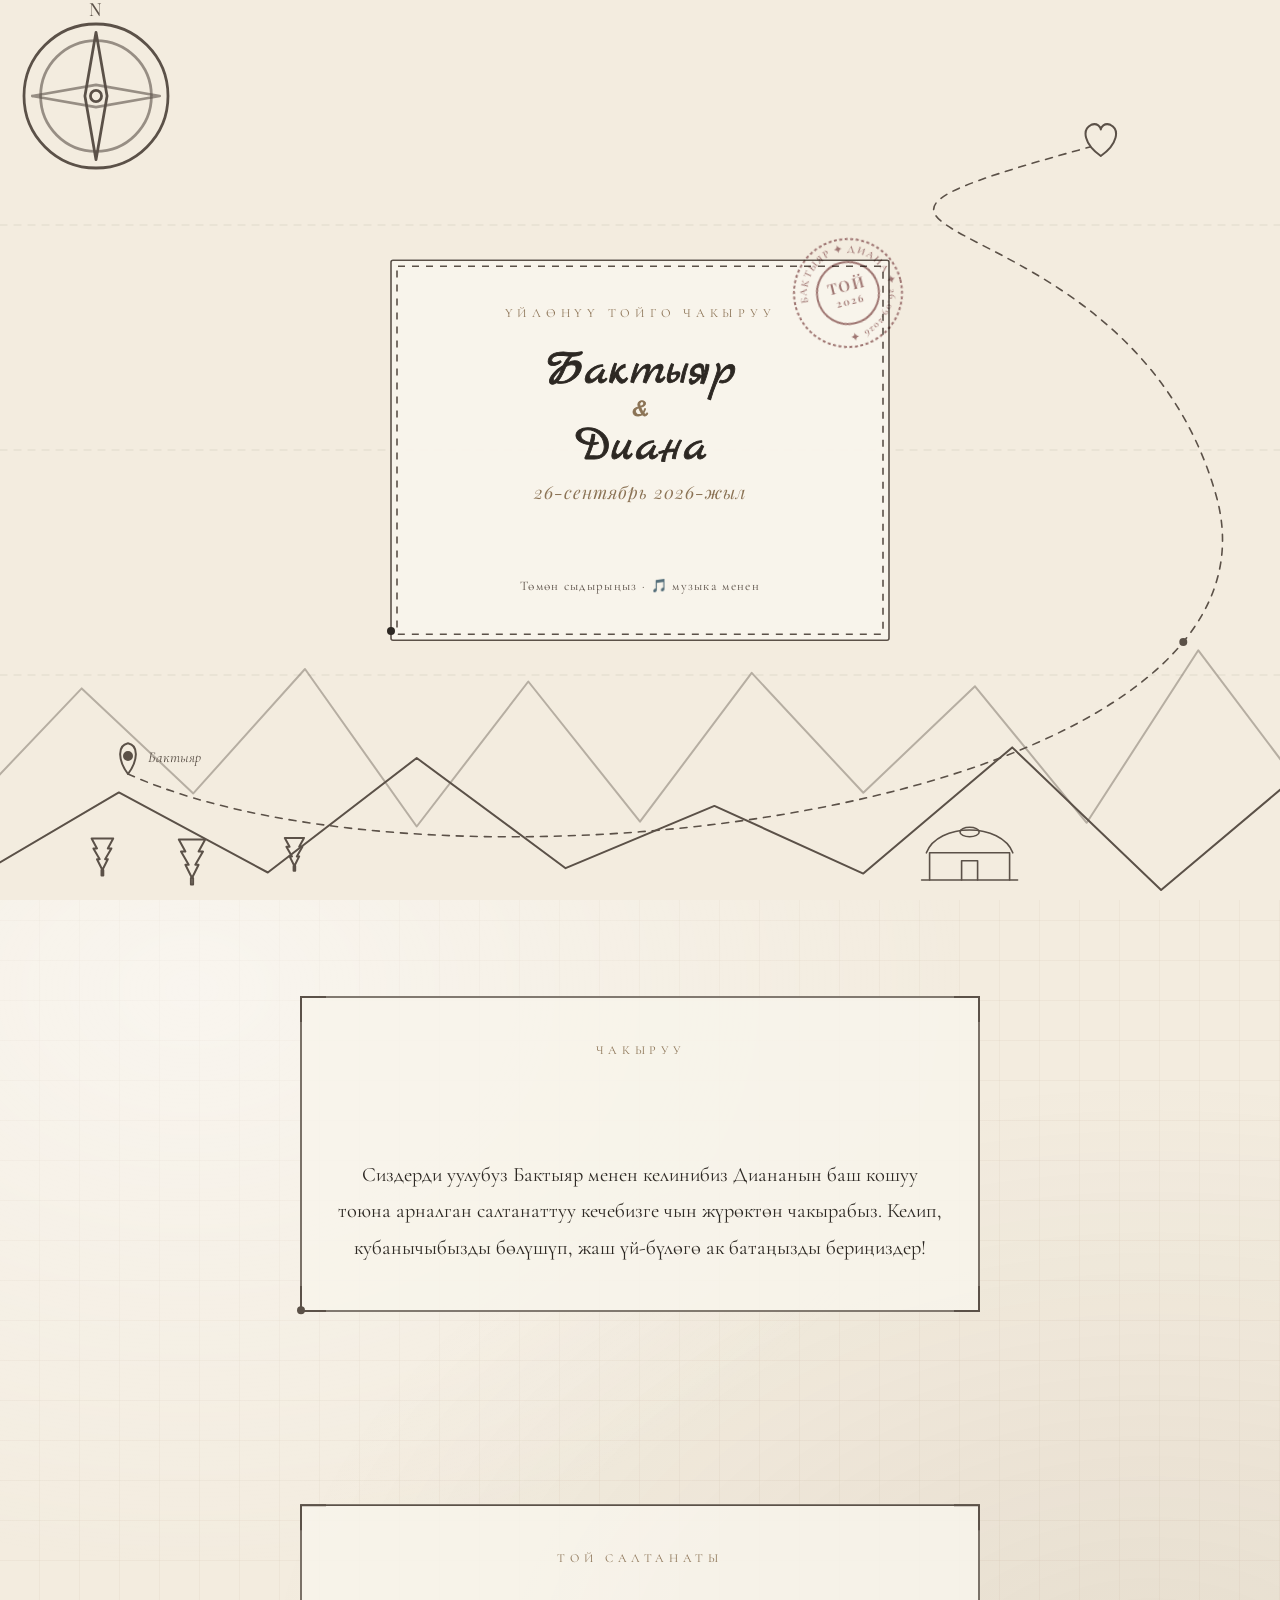
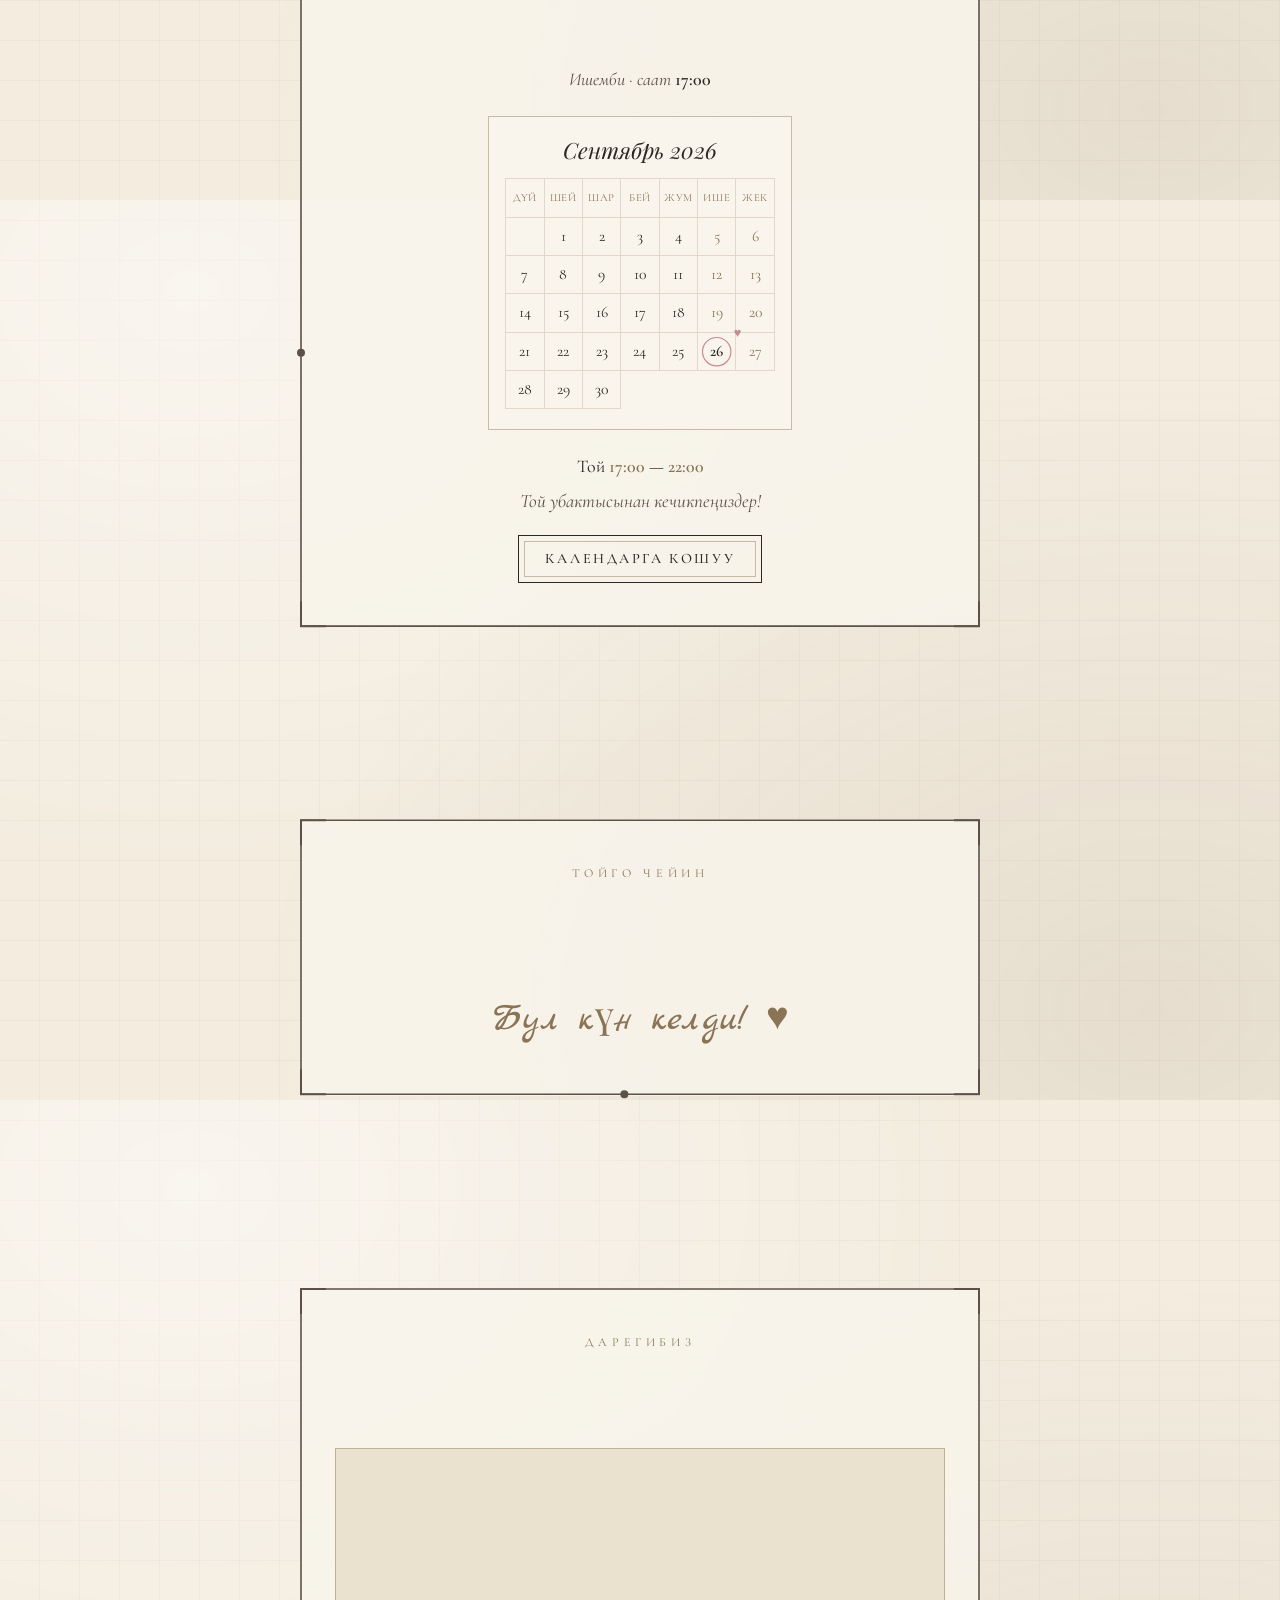
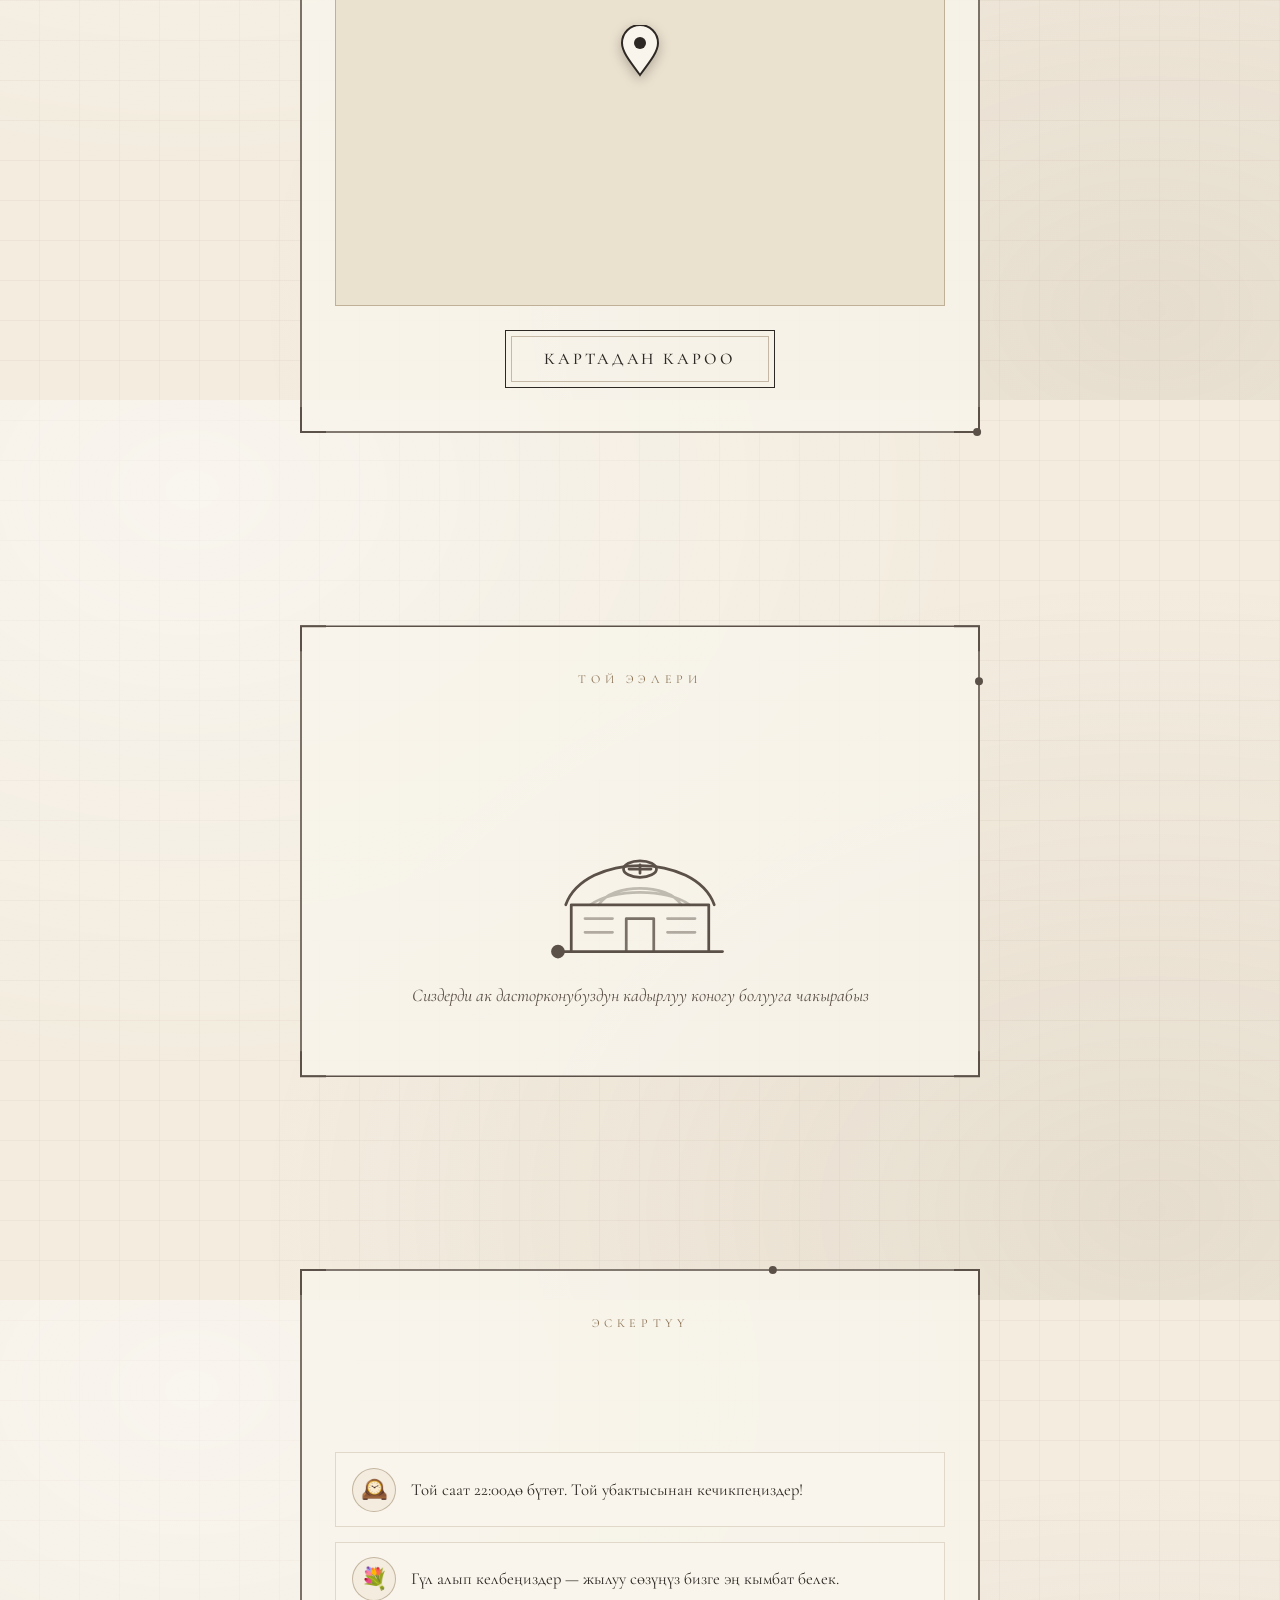
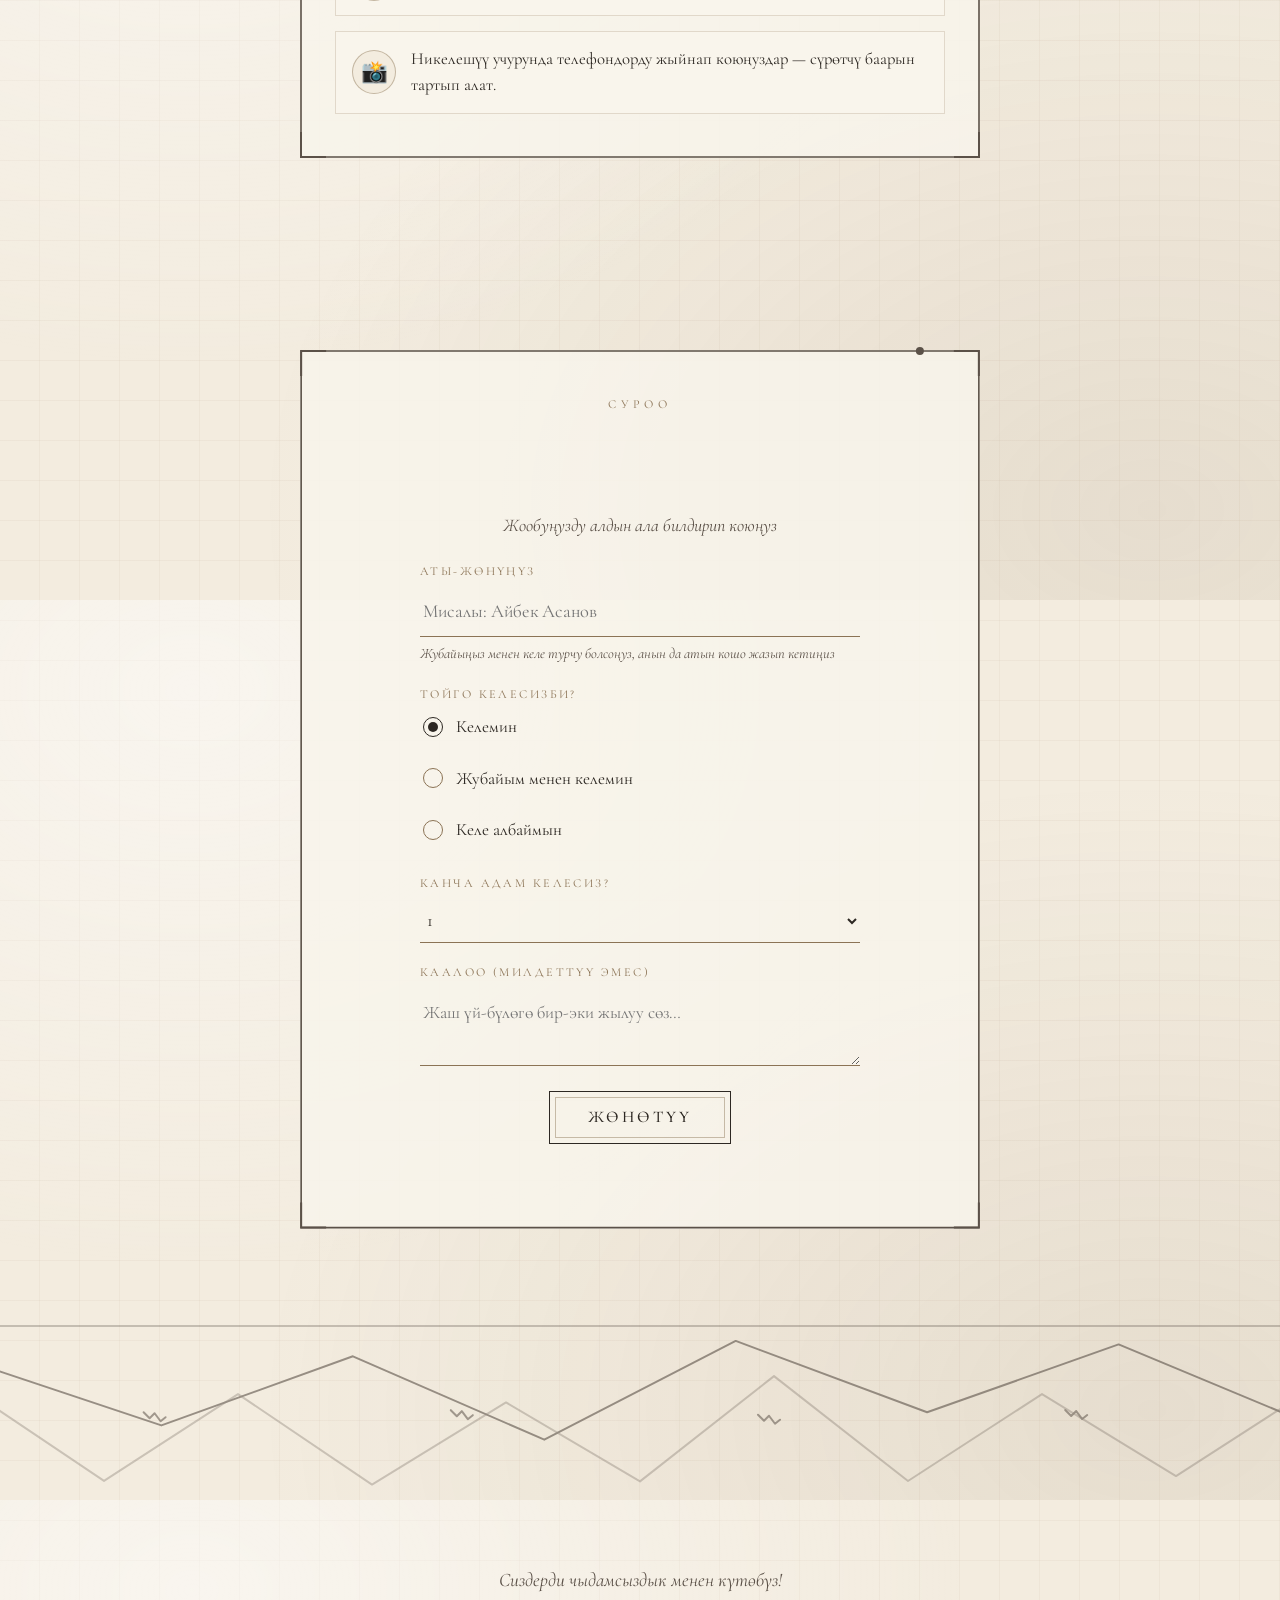
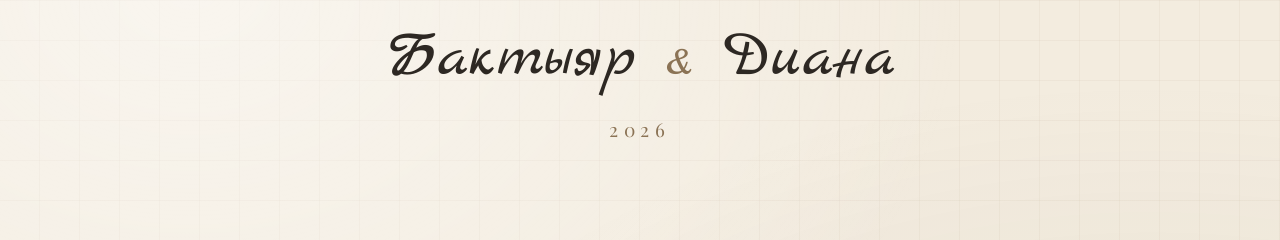
==== commit 08445255: "build ba0b0c17" ====
--- a/v2/index.html
+++ b/v2/index.html
@@ -16,7 +16,7 @@
   <link rel="preconnect" href="https://fonts.googleapis.com">
   <link rel="preconnect" href="https://fonts.gstatic.com" crossorigin>
   <link href="https://fonts.googleapis.com/css2?family=Playfair+Display:ital,wght@0,400;0,500;0,600;1,400;1,500&family=Cormorant+Garamond:ital,wght@0,300;0,400;0,500;0,600;1,300;1,400;1,500&family=Marck+Script&display=swap" rel="stylesheet">
-  <link rel="stylesheet" href="style.css?v=__V__">
+  <link rel="stylesheet" href="style.css?v=ba0b0c17">
 </head>
 <body>
 
@@ -204,7 +204,7 @@
     </footer>
   </main>
 
-  <script src="../config.js?v=__V__"></script>
-  <script src="script.js?v=__V__"></script>
+  <script src="../config.js?v=ba0b0c17"></script>
+  <script src="script.js?v=ba0b0c17"></script>
 </body>
 </html>
